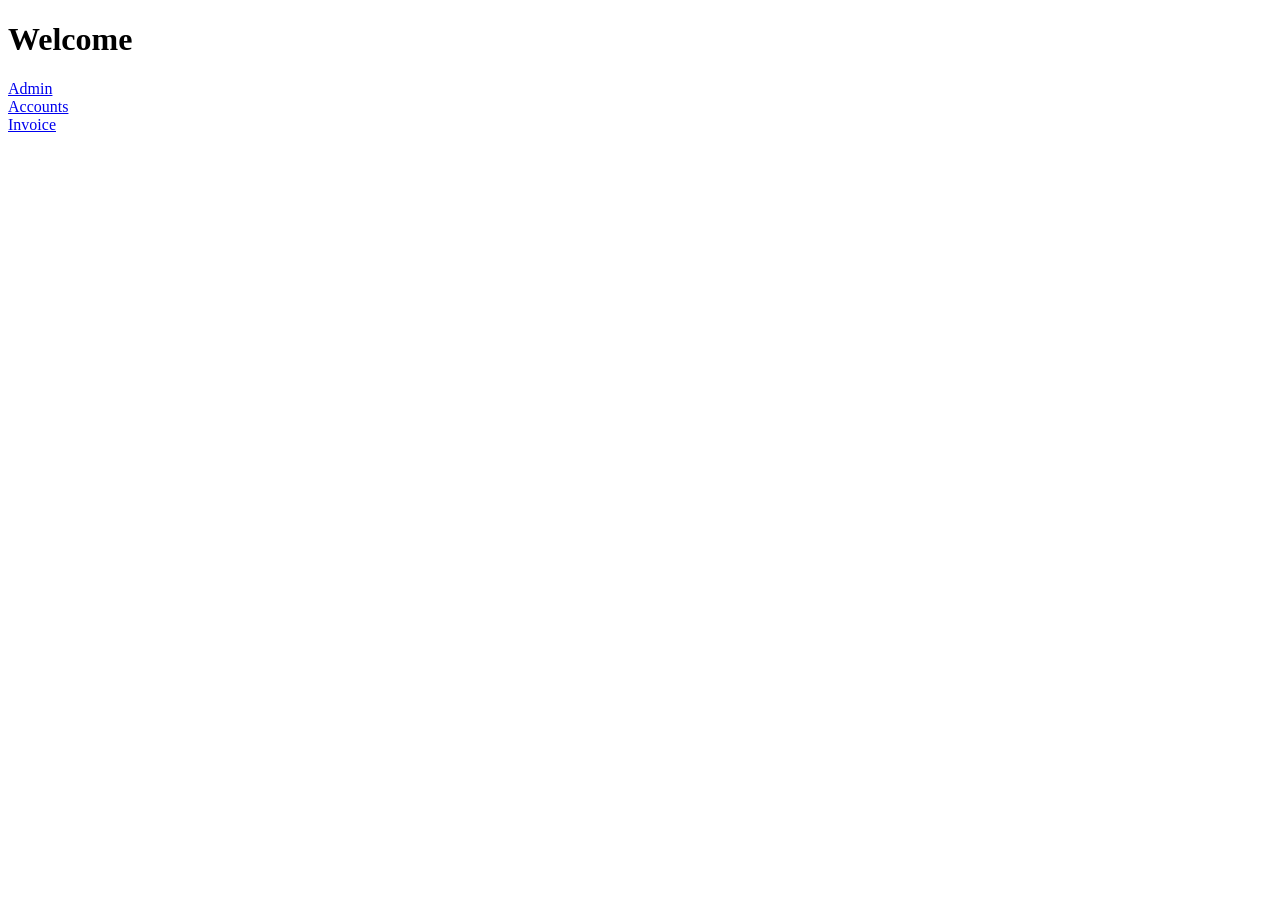
==== index.html @ 2c37044a "Create index.html" ====
<!DOCTYPE html>
<html>
<head>
  <title>My Website</title>
</head>
<body>
  <h1>Welcome</h1>
  <a href="admin.html">Admin</a><br>
  <a href="accounts.html">Accounts</a><br>
  <a href="invoice.html">Invoice</a>
</body>
</html>
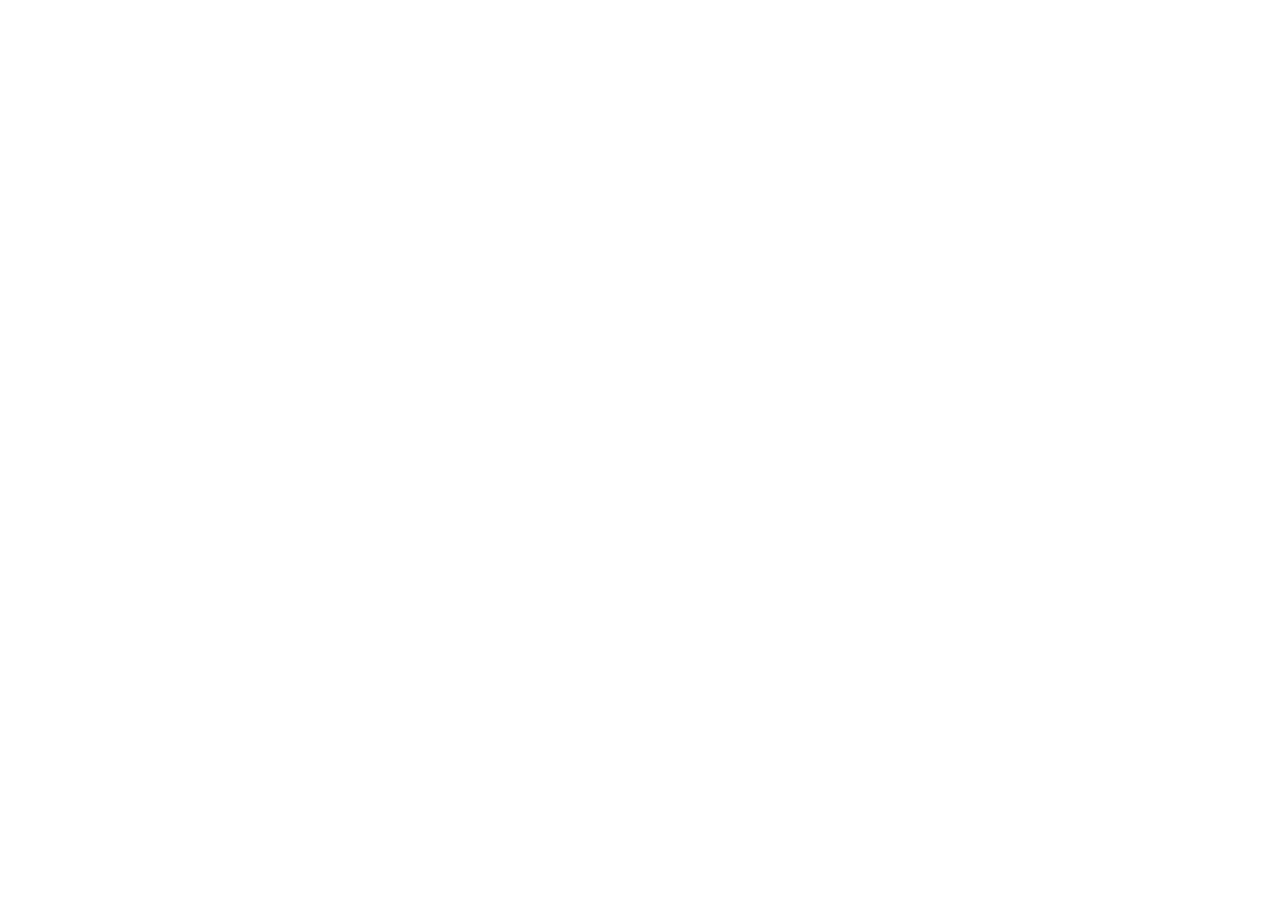
==== commit f94f330f: "Add files via upload" ====
--- a/index.html
+++ b/index.html
@@ -1,12 +1,27 @@
-<!DOCTYPE html>
-<html>
-<head>
-  <title>My Website</title>
-</head>
-<body>
-  <h1>Welcome</h1>
-  <a href="admin.html">Admin</a><br>
-  <a href="accounts.html">Accounts</a><br>
-  <a href="invoice.html">Invoice</a>
-</body>
+<!doctype html>
+<html lang="en">
+  <head>
+    <meta charset="UTF-8" />
+    <meta name="viewport" content="width=device-width, initial-scale=1.0" />
+    <title>Everest Security</title>
+    <script type="text/javascript">
+      // Single Page Apps for GitHub Pages or static hosting
+      // MIT License
+      // https://github.com/rafgraph/spa-github-pages
+      (function(l) {
+        if (l.search[1] === '/' ) {
+          var decoded = l.search.slice(1).split('&').map(function(s) { 
+            return s.replace(/~and~/g, '&')
+          }).join('?');
+          window.history.replaceState(null, null,
+              l.pathname.slice(0, -1) + decoded + l.hash
+          );
+        }
+      }(window.location))
+    </script>
+  </head>
+  <body>
+    <div id="root"></div>
+    <script type="module" src="/src/main.tsx"></script>
+  </body>
 </html>
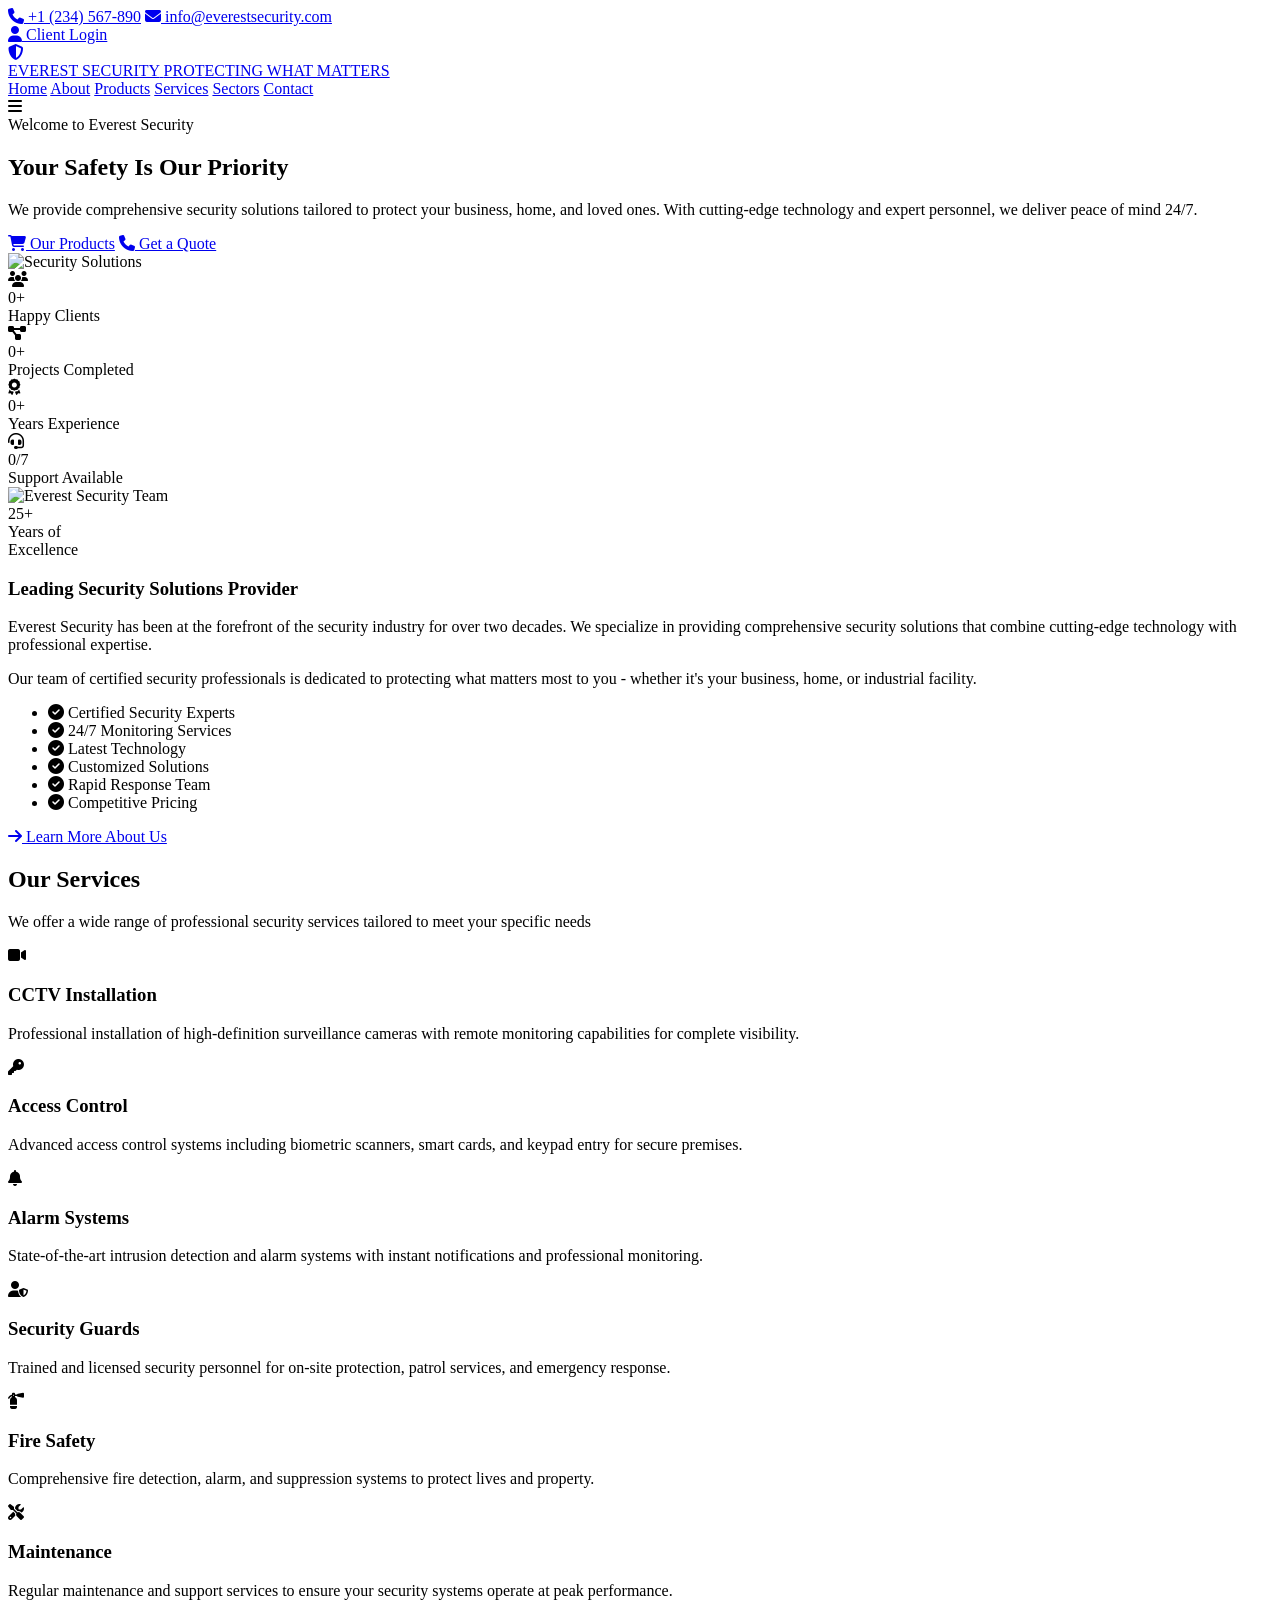
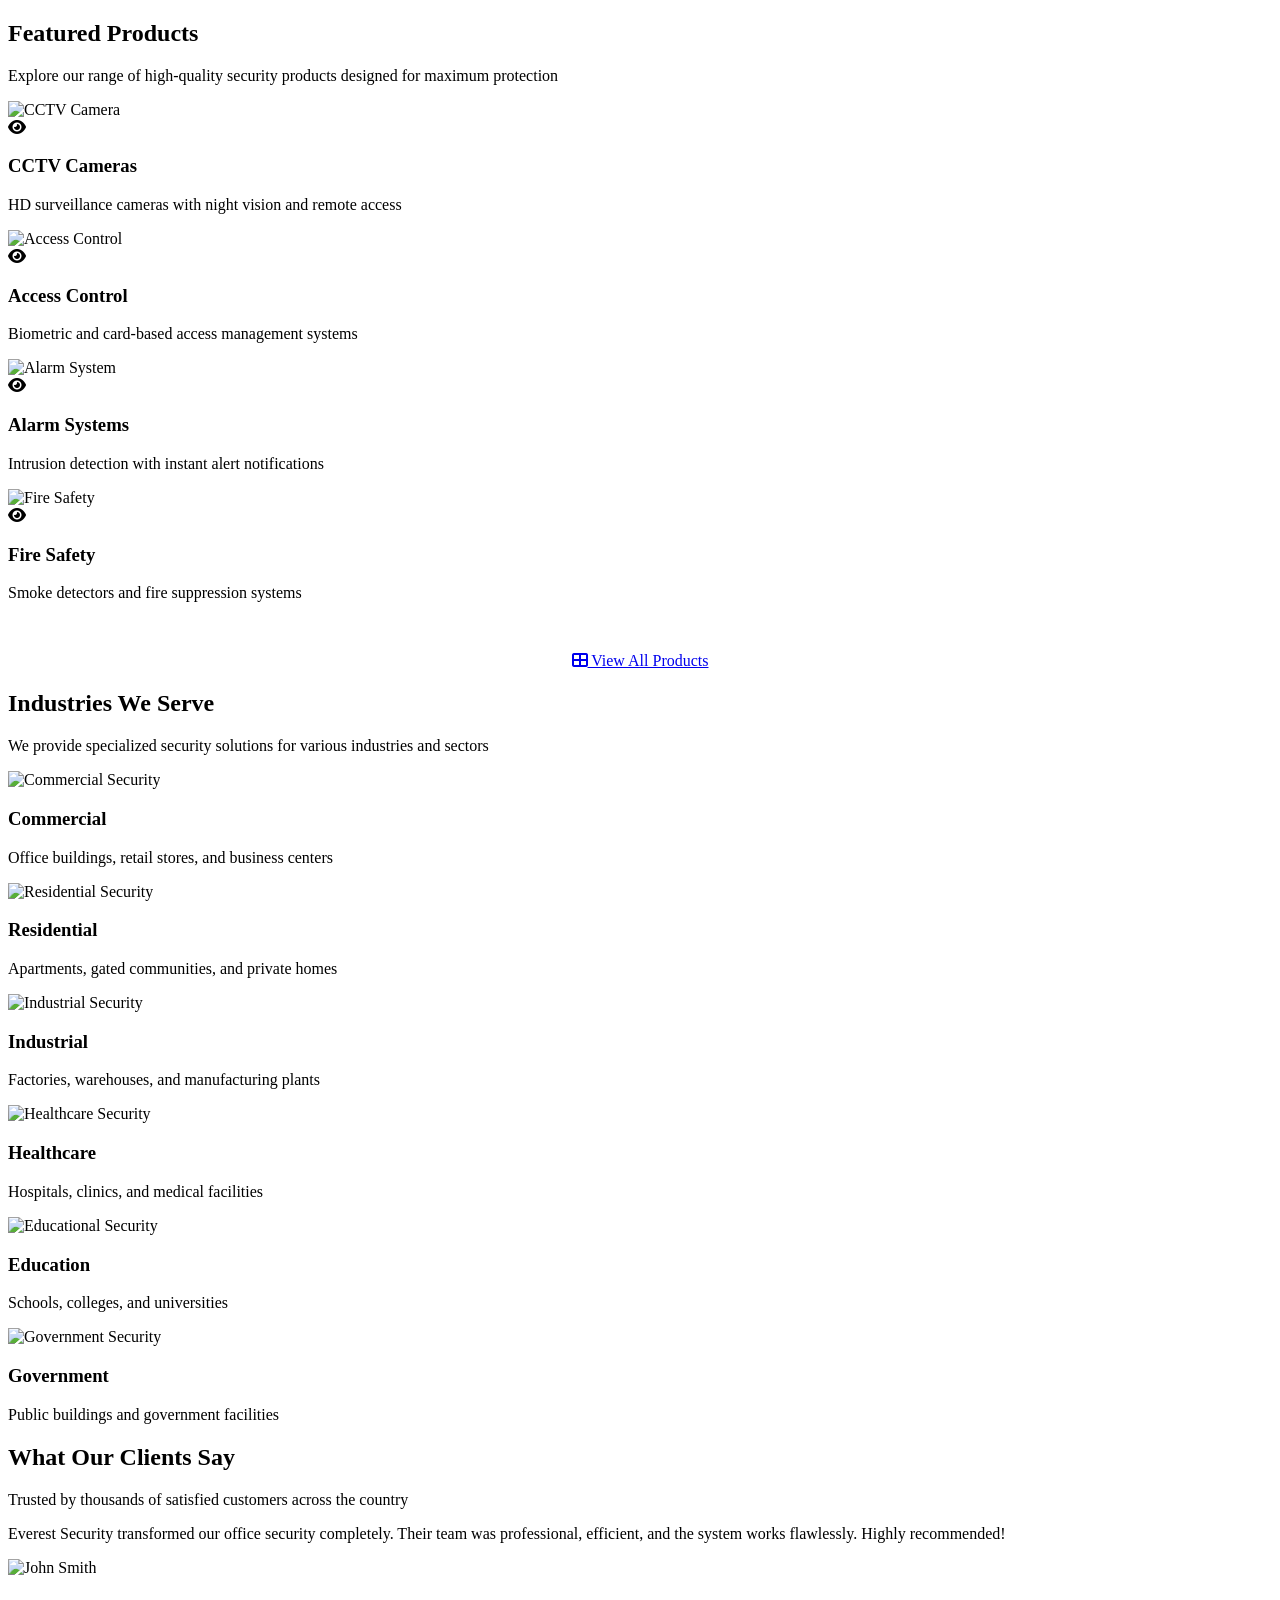
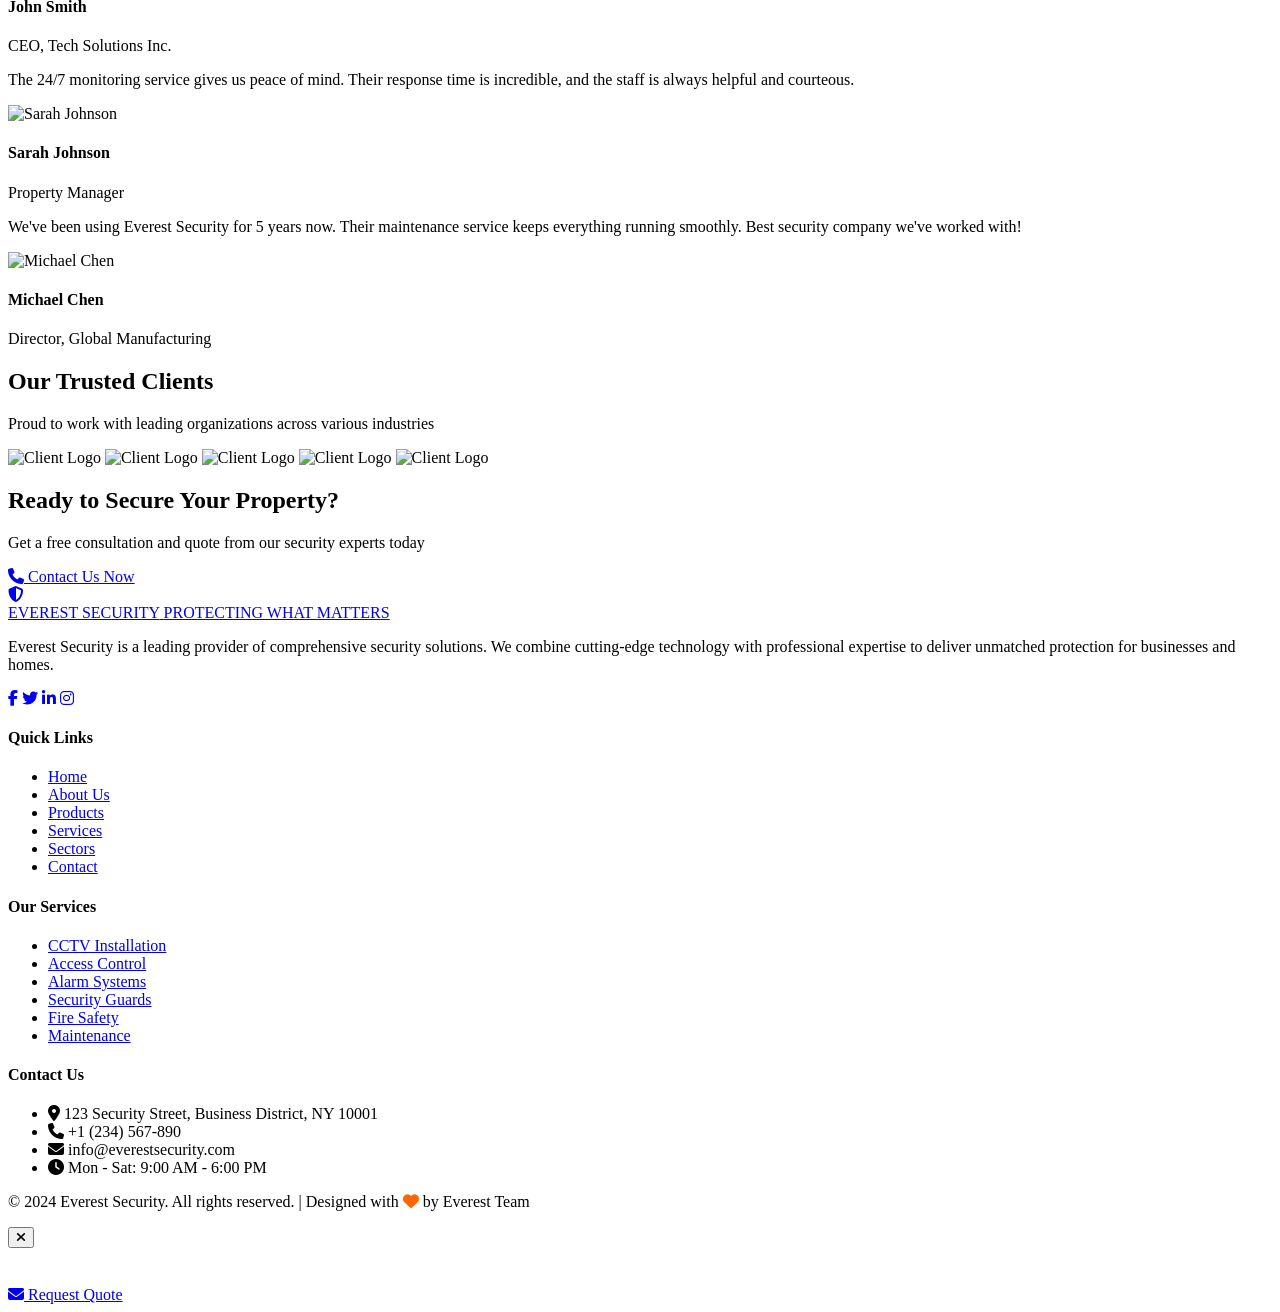
==== commit 820d178a: "Update index.html" ====
--- a/index.html
+++ b/index.html
@@ -1,27 +1,494 @@
-<!doctype html>
+<!DOCTYPE html>
 <html lang="en">
-  <head>
-    <meta charset="UTF-8" />
-    <meta name="viewport" content="width=device-width, initial-scale=1.0" />
-    <title>Everest Security</title>
-    <script type="text/javascript">
-      // Single Page Apps for GitHub Pages or static hosting
-      // MIT License
-      // https://github.com/rafgraph/spa-github-pages
-      (function(l) {
-        if (l.search[1] === '/' ) {
-          var decoded = l.search.slice(1).split('&').map(function(s) { 
-            return s.replace(/~and~/g, '&')
-          }).join('?');
-          window.history.replaceState(null, null,
-              l.pathname.slice(0, -1) + decoded + l.hash
-          );
-        }
-      }(window.location))
-    </script>
-  </head>
-  <body>
-    <div id="root"></div>
-    <script type="module" src="/src/main.tsx"></script>
-  </body>
+<head>
+  <meta charset="UTF-8">
+  <meta name="viewport" content="width=device-width, initial-scale=1.0">
+  <title>Everest Security - Professional Security Solutions</title>
+  <meta name="description" content="Everest Security provides professional security solutions including CCTV, access control, alarm systems, and security services for businesses and homes.">
+  
+  <!-- Font Awesome -->
+  <link rel="stylesheet" href="https://cdnjs.cloudflare.com/ajax/libs/font-awesome/6.4.0/css/all.min.css">
+  
+  <!-- Google Fonts -->
+  <link href="https://fonts.googleapis.com/css2?family=Segoe+UI:wght@400;500;600;700&display=swap" rel="stylesheet">
+  
+  <!-- Custom CSS -->
+  <link rel="stylesheet" href="css/style.css">
+<base target="_blank">
+</head>
+<body>
+  <!-- Top Bar -->
+  <div class="top-bar">
+    <div class="container">
+      <div class="top-bar-left">
+        <a href="tel:+1234567890"><i class="fas fa-phone"></i> +1 (234) 567-890</a>
+        <a href="mailto:info@everestsecurity.com"><i class="fas fa-envelope"></i> info@everestsecurity.com</a>
+      </div>
+      <div class="top-bar-right">
+        <a href="client-login.html" class="btn-client-login"><i class="fas fa-user"></i> Client Login</a>
+      </div>
+    </div>
+  </div>
+
+  <!-- Header -->
+  <header class="header">
+    <div class="container">
+      <a href="index.html" class="logo">
+        <div class="logo-icon">
+          <i class="fas fa-shield-alt"></i>
+        </div>
+        <div class="logo-text">
+          <span class="brand">EVEREST SECURITY</span>
+          <span class="tagline">PROTECTING WHAT MATTERS</span>
+        </div>
+      </a>
+      
+      <nav class="nav-menu">
+        <a href="index.html" class="active">Home</a>
+        <a href="about.html">About</a>
+        <a href="products.html">Products</a>
+        <a href="services.html">Services</a>
+        <a href="sectors.html">Sectors</a>
+        <a href="contact.html">Contact</a>
+      </nav>
+      
+      <div class="mobile-menu-toggle">
+        <i class="fas fa-bars"></i>
+      </div>
+    </div>
+  </header>
+
+  <!-- Hero Section -->
+  <section class="hero">
+    <div class="container">
+      <div class="hero-content scroll-reveal-left">
+        <span class="hero-subtitle">Welcome to Everest Security</span>
+        <h1 class="hero-title">Your Safety Is Our <span>Priority</span></h1>
+        <p class="hero-description">We provide comprehensive security solutions tailored to protect your business, home, and loved ones. With cutting-edge technology and expert personnel, we deliver peace of mind 24/7.</p>
+        <div class="hero-buttons">
+          <a href="products.html" class="btn btn-primary"><i class="fas fa-shopping-cart"></i> Our Products</a>
+          <a href="contact.html" class="btn btn-secondary"><i class="fas fa-phone"></i> Get a Quote</a>
+        </div>
+      </div>
+      <div class="hero-image scroll-reveal-right">
+        <img src="images/hero-security.png" alt="Security Solutions">
+      </div>
+    </div>
+  </section>
+
+  <!-- Stats Section -->
+  <section class="stats-section">
+    <div class="container">
+      <div class="stats-grid">
+        <div class="stat-item scroll-reveal">
+          <div class="stat-icon">
+            <i class="fas fa-users"></i>
+          </div>
+          <div class="stat-number"><span class="counter" data-target="5000">0</span>+</div>
+          <div class="stat-label">Happy Clients</div>
+        </div>
+        <div class="stat-item scroll-reveal">
+          <div class="stat-icon">
+            <i class="fas fa-project-diagram"></i>
+          </div>
+          <div class="stat-number"><span class="counter" data-target="12000">0</span>+</div>
+          <div class="stat-label">Projects Completed</div>
+        </div>
+        <div class="stat-item scroll-reveal">
+          <div class="stat-icon">
+            <i class="fas fa-award"></i>
+          </div>
+          <div class="stat-number"><span class="counter" data-target="25">0</span>+</div>
+          <div class="stat-label">Years Experience</div>
+        </div>
+        <div class="stat-item scroll-reveal">
+          <div class="stat-icon">
+            <i class="fas fa-headset"></i>
+          </div>
+          <div class="stat-number"><span class="counter" data-target="24">0</span>/7</div>
+          <div class="stat-label">Support Available</div>
+        </div>
+      </div>
+    </div>
+  </section>
+
+  <!-- About Section -->
+  <section class="about-section">
+    <div class="container">
+      <div class="about-grid">
+        <div class="about-image scroll-reveal-left">
+          <img src="images/about-team.jpg" alt="Everest Security Team">
+          <div class="experience-badge">
+            <div class="years">25+</div>
+            <div class="text">Years of<br>Excellence</div>
+          </div>
+        </div>
+        <div class="about-content scroll-reveal-right">
+          <h3>Leading Security Solutions Provider</h3>
+          <p>Everest Security has been at the forefront of the security industry for over two decades. We specialize in providing comprehensive security solutions that combine cutting-edge technology with professional expertise.</p>
+          <p>Our team of certified security professionals is dedicated to protecting what matters most to you - whether it's your business, home, or industrial facility.</p>
+          <ul class="about-features">
+            <li><i class="fas fa-check-circle"></i> Certified Security Experts</li>
+            <li><i class="fas fa-check-circle"></i> 24/7 Monitoring Services</li>
+            <li><i class="fas fa-check-circle"></i> Latest Technology</li>
+            <li><i class="fas fa-check-circle"></i> Customized Solutions</li>
+            <li><i class="fas fa-check-circle"></i> Rapid Response Team</li>
+            <li><i class="fas fa-check-circle"></i> Competitive Pricing</li>
+          </ul>
+          <a href="about.html" class="btn btn-primary"><i class="fas fa-arrow-right"></i> Learn More About Us</a>
+        </div>
+      </div>
+    </div>
+  </section>
+
+  <!-- Services Section -->
+  <section class="services-section">
+    <div class="container">
+      <div class="section-title scroll-reveal">
+        <h2>Our Services</h2>
+        <p>We offer a wide range of professional security services tailored to meet your specific needs</p>
+        <div class="underline"></div>
+      </div>
+      
+      <div class="services-grid">
+        <div class="service-card scroll-reveal">
+          <div class="service-icon">
+            <i class="fas fa-video"></i>
+          </div>
+          <h3>CCTV Installation</h3>
+          <p>Professional installation of high-definition surveillance cameras with remote monitoring capabilities for complete visibility.</p>
+        </div>
+        
+        <div class="service-card scroll-reveal">
+          <div class="service-icon">
+            <i class="fas fa-key"></i>
+          </div>
+          <h3>Access Control</h3>
+          <p>Advanced access control systems including biometric scanners, smart cards, and keypad entry for secure premises.</p>
+        </div>
+        
+        <div class="service-card scroll-reveal">
+          <div class="service-icon">
+            <i class="fas fa-bell"></i>
+          </div>
+          <h3>Alarm Systems</h3>
+          <p>State-of-the-art intrusion detection and alarm systems with instant notifications and professional monitoring.</p>
+        </div>
+        
+        <div class="service-card scroll-reveal">
+          <div class="service-icon">
+            <i class="fas fa-user-shield"></i>
+          </div>
+          <h3>Security Guards</h3>
+          <p>Trained and licensed security personnel for on-site protection, patrol services, and emergency response.</p>
+        </div>
+        
+        <div class="service-card scroll-reveal">
+          <div class="service-icon">
+            <i class="fas fa-fire-extinguisher"></i>
+          </div>
+          <h3>Fire Safety</h3>
+          <p>Comprehensive fire detection, alarm, and suppression systems to protect lives and property.</p>
+        </div>
+        
+        <div class="service-card scroll-reveal">
+          <div class="service-icon">
+            <i class="fas fa-tools"></i>
+          </div>
+          <h3>Maintenance</h3>
+          <p>Regular maintenance and support services to ensure your security systems operate at peak performance.</p>
+        </div>
+      </div>
+    </div>
+  </section>
+
+  <!-- Products Section -->
+  <section class="products-section">
+    <div class="container">
+      <div class="section-title scroll-reveal">
+        <h2>Featured Products</h2>
+        <p>Explore our range of high-quality security products designed for maximum protection</p>
+        <div class="underline"></div>
+      </div>
+      
+      <div class="products-grid">
+        <div class="product-card scroll-reveal" data-product="cctv">
+          <div class="product-image">
+            <img src="images/products/cctv-camera.png" alt="CCTV Camera">
+            <div class="product-overlay">
+              <i class="fas fa-eye"></i>
+            </div>
+          </div>
+          <div class="product-info">
+            <h3>CCTV Cameras</h3>
+            <p>HD surveillance cameras with night vision and remote access</p>
+          </div>
+        </div>
+        
+        <div class="product-card scroll-reveal" data-product="access-control">
+          <div class="product-image">
+            <img src="images/products/access-reader.png" alt="Access Control">
+            <div class="product-overlay">
+              <i class="fas fa-eye"></i>
+            </div>
+          </div>
+          <div class="product-info">
+            <h3>Access Control</h3>
+            <p>Biometric and card-based access management systems</p>
+          </div>
+        </div>
+        
+        <div class="product-card scroll-reveal" data-product="alarm">
+          <div class="product-image">
+            <img src="images/products/alarm-system.png" alt="Alarm System">
+            <div class="product-overlay">
+              <i class="fas fa-eye"></i>
+            </div>
+          </div>
+          <div class="product-info">
+            <h3>Alarm Systems</h3>
+            <p>Intrusion detection with instant alert notifications</p>
+          </div>
+        </div>
+        
+        <div class="product-card scroll-reveal" data-product="fire-safety">
+          <div class="product-image">
+            <img src="images/products/fire-detector.png" alt="Fire Safety">
+            <div class="product-overlay">
+              <i class="fas fa-eye"></i>
+            </div>
+          </div>
+          <div class="product-info">
+            <h3>Fire Safety</h3>
+            <p>Smoke detectors and fire suppression systems</p>
+          </div>
+        </div>
+      </div>
+      
+      <div style="text-align: center; margin-top: 50px;">
+        <a href="products.html" class="btn btn-primary"><i class="fas fa-th-large"></i> View All Products</a>
+      </div>
+    </div>
+  </section>
+
+  <!-- Sectors Section -->
+  <section class="sectors-section">
+    <div class="container">
+      <div class="section-title scroll-reveal">
+        <h2>Industries We Serve</h2>
+        <p>We provide specialized security solutions for various industries and sectors</p>
+        <div class="underline"></div>
+      </div>
+      
+      <div class="sectors-grid">
+        <div class="sector-card scroll-reveal">
+          <img src="images/sectors/commercial.jpg" alt="Commercial Security">
+          <div class="sector-overlay">
+            <h3>Commercial</h3>
+            <p>Office buildings, retail stores, and business centers</p>
+          </div>
+        </div>
+        
+        <div class="sector-card scroll-reveal">
+          <img src="images/sectors/residential.jpg" alt="Residential Security">
+          <div class="sector-overlay">
+            <h3>Residential</h3>
+            <p>Apartments, gated communities, and private homes</p>
+          </div>
+        </div>
+        
+        <div class="sector-card scroll-reveal">
+          <img src="images/sectors/industrial.jpg" alt="Industrial Security">
+          <div class="sector-overlay">
+            <h3>Industrial</h3>
+            <p>Factories, warehouses, and manufacturing plants</p>
+          </div>
+        </div>
+        
+        <div class="sector-card scroll-reveal">
+          <img src="images/sectors/healthcare.jpg" alt="Healthcare Security">
+          <div class="sector-overlay">
+            <h3>Healthcare</h3>
+            <p>Hospitals, clinics, and medical facilities</p>
+          </div>
+        </div>
+        
+        <div class="sector-card scroll-reveal">
+          <img src="images/sectors/education.jpg" alt="Educational Security">
+          <div class="sector-overlay">
+            <h3>Education</h3>
+            <p>Schools, colleges, and universities</p>
+          </div>
+        </div>
+        
+        <div class="sector-card scroll-reveal">
+          <img src="images/sectors/government.jpg" alt="Government Security">
+          <div class="sector-overlay">
+            <h3>Government</h3>
+            <p>Public buildings and government facilities</p>
+          </div>
+        </div>
+      </div>
+    </div>
+  </section>
+
+  <!-- Testimonials Section -->
+  <section class="testimonials-section">
+    <div class="container">
+      <div class="section-title scroll-reveal">
+        <h2>What Our Clients Say</h2>
+        <p>Trusted by thousands of satisfied customers across the country</p>
+        <div class="underline"></div>
+      </div>
+      
+      <div class="testimonials-grid">
+        <div class="testimonial-card scroll-reveal">
+          <p class="testimonial-text">Everest Security transformed our office security completely. Their team was professional, efficient, and the system works flawlessly. Highly recommended!</p>
+          <div class="testimonial-author">
+            <img src="images/testimonials/client1.jpg" alt="John Smith">
+            <div class="author-info">
+              <h4>John Smith</h4>
+              <p>CEO, Tech Solutions Inc.</p>
+            </div>
+          </div>
+        </div>
+        
+        <div class="testimonial-card scroll-reveal">
+          <p class="testimonial-text">The 24/7 monitoring service gives us peace of mind. Their response time is incredible, and the staff is always helpful and courteous.</p>
+          <div class="testimonial-author">
+            <img src="images/testimonials/client2.jpg" alt="Sarah Johnson">
+            <div class="author-info">
+              <h4>Sarah Johnson</h4>
+              <p>Property Manager</p>
+            </div>
+          </div>
+        </div>
+        
+        <div class="testimonial-card scroll-reveal">
+          <p class="testimonial-text">We've been using Everest Security for 5 years now. Their maintenance service keeps everything running smoothly. Best security company we've worked with!</p>
+          <div class="testimonial-author">
+            <img src="images/testimonials/client3.jpg" alt="Michael Chen">
+            <div class="author-info">
+              <h4>Michael Chen</h4>
+              <p>Director, Global Manufacturing</p>
+            </div>
+          </div>
+        </div>
+      </div>
+    </div>
+  </section>
+
+  <!-- Clients Section -->
+  <section class="clients-section">
+    <div class="container">
+      <div class="section-title scroll-reveal">
+        <h2>Our Trusted Clients</h2>
+        <p>Proud to work with leading organizations across various industries</p>
+        <div class="underline"></div>
+      </div>
+      
+      <div class="clients-grid scroll-reveal">
+        <img src="images/clients/client1.png" alt="Client Logo" class="client-logo">
+        <img src="images/clients/client2.png" alt="Client Logo" class="client-logo">
+        <img src="images/clients/client3.png" alt="Client Logo" class="client-logo">
+        <img src="images/clients/client4.png" alt="Client Logo" class="client-logo">
+        <img src="images/clients/client5.png" alt="Client Logo" class="client-logo">
+      </div>
+    </div>
+  </section>
+
+  <!-- CTA Section -->
+  <section class="cta-section">
+    <div class="container">
+      <h2 class="scroll-reveal">Ready to Secure Your Property?</h2>
+      <p class="scroll-reveal">Get a free consultation and quote from our security experts today</p>
+      <a href="contact.html" class="btn btn-primary scroll-reveal"><i class="fas fa-phone"></i> Contact Us Now</a>
+    </div>
+  </section>
+
+  <!-- Footer -->
+  <footer class="footer">
+    <div class="container">
+      <div class="footer-grid">
+        <div class="footer-about">
+          <a href="index.html" class="logo">
+            <div class="logo-icon">
+              <i class="fas fa-shield-alt"></i>
+            </div>
+            <div class="logo-text">
+              <span class="brand">EVEREST SECURITY</span>
+              <span class="tagline">PROTECTING WHAT MATTERS</span>
+            </div>
+          </a>
+          <p>Everest Security is a leading provider of comprehensive security solutions. We combine cutting-edge technology with professional expertise to deliver unmatched protection for businesses and homes.</p>
+          <div class="social-links">
+            <a href="#"><i class="fab fa-facebook-f"></i></a>
+            <a href="#"><i class="fab fa-twitter"></i></a>
+            <a href="#"><i class="fab fa-linkedin-in"></i></a>
+            <a href="#"><i class="fab fa-instagram"></i></a>
+          </div>
+        </div>
+        
+        <div class="footer-column">
+          <h4>Quick Links</h4>
+          <ul>
+            <li><a href="index.html">Home</a></li>
+            <li><a href="about.html">About Us</a></li>
+            <li><a href="products.html">Products</a></li>
+            <li><a href="services.html">Services</a></li>
+            <li><a href="sectors.html">Sectors</a></li>
+            <li><a href="contact.html">Contact</a></li>
+          </ul>
+        </div>
+        
+        <div class="footer-column">
+          <h4>Our Services</h4>
+          <ul>
+            <li><a href="services.html">CCTV Installation</a></li>
+            <li><a href="services.html">Access Control</a></li>
+            <li><a href="services.html">Alarm Systems</a></li>
+            <li><a href="services.html">Security Guards</a></li>
+            <li><a href="services.html">Fire Safety</a></li>
+            <li><a href="services.html">Maintenance</a></li>
+          </ul>
+        </div>
+        
+        <div class="footer-column">
+          <h4>Contact Us</h4>
+          <ul class="footer-contact">
+            <li><i class="fas fa-map-marker-alt"></i> 123 Security Street, Business District, NY 10001</li>
+            <li><i class="fas fa-phone"></i> +1 (234) 567-890</li>
+            <li><i class="fas fa-envelope"></i> info@everestsecurity.com</li>
+            <li><i class="fas fa-clock"></i> Mon - Sat: 9:00 AM - 6:00 PM</li>
+          </ul>
+        </div>
+      </div>
+      
+      <div class="footer-bottom">
+        <p>&copy; 2024 Everest Security. All rights reserved. | Designed with <i class="fas fa-heart" style="color: #FF6600;"></i> by Everest Team</p>
+      </div>
+    </div>
+  </footer>
+
+  <!-- Product Modal -->
+  <div class="modal" id="productModal">
+    <div class="modal-content">
+      <button class="modal-close"><i class="fas fa-times"></i></button>
+      <div class="modal-body">
+        <div class="modal-image">
+          <img src="" alt="" id="modalImage">
+        </div>
+        <div class="modal-info">
+          <h2 id="modalTitle"></h2>
+          <p id="modalDescription"></p>
+          <ul class="modal-features" id="modalFeatures"></ul>
+          <a href="contact.html" class="btn btn-primary"><i class="fas fa-envelope"></i> Request Quote</a>
+        </div>
+      </div>
+    </div>
+  </div>
+
+  <!-- JavaScript -->
+  <script src="js/main.js"></script>
+</body>
 </html>
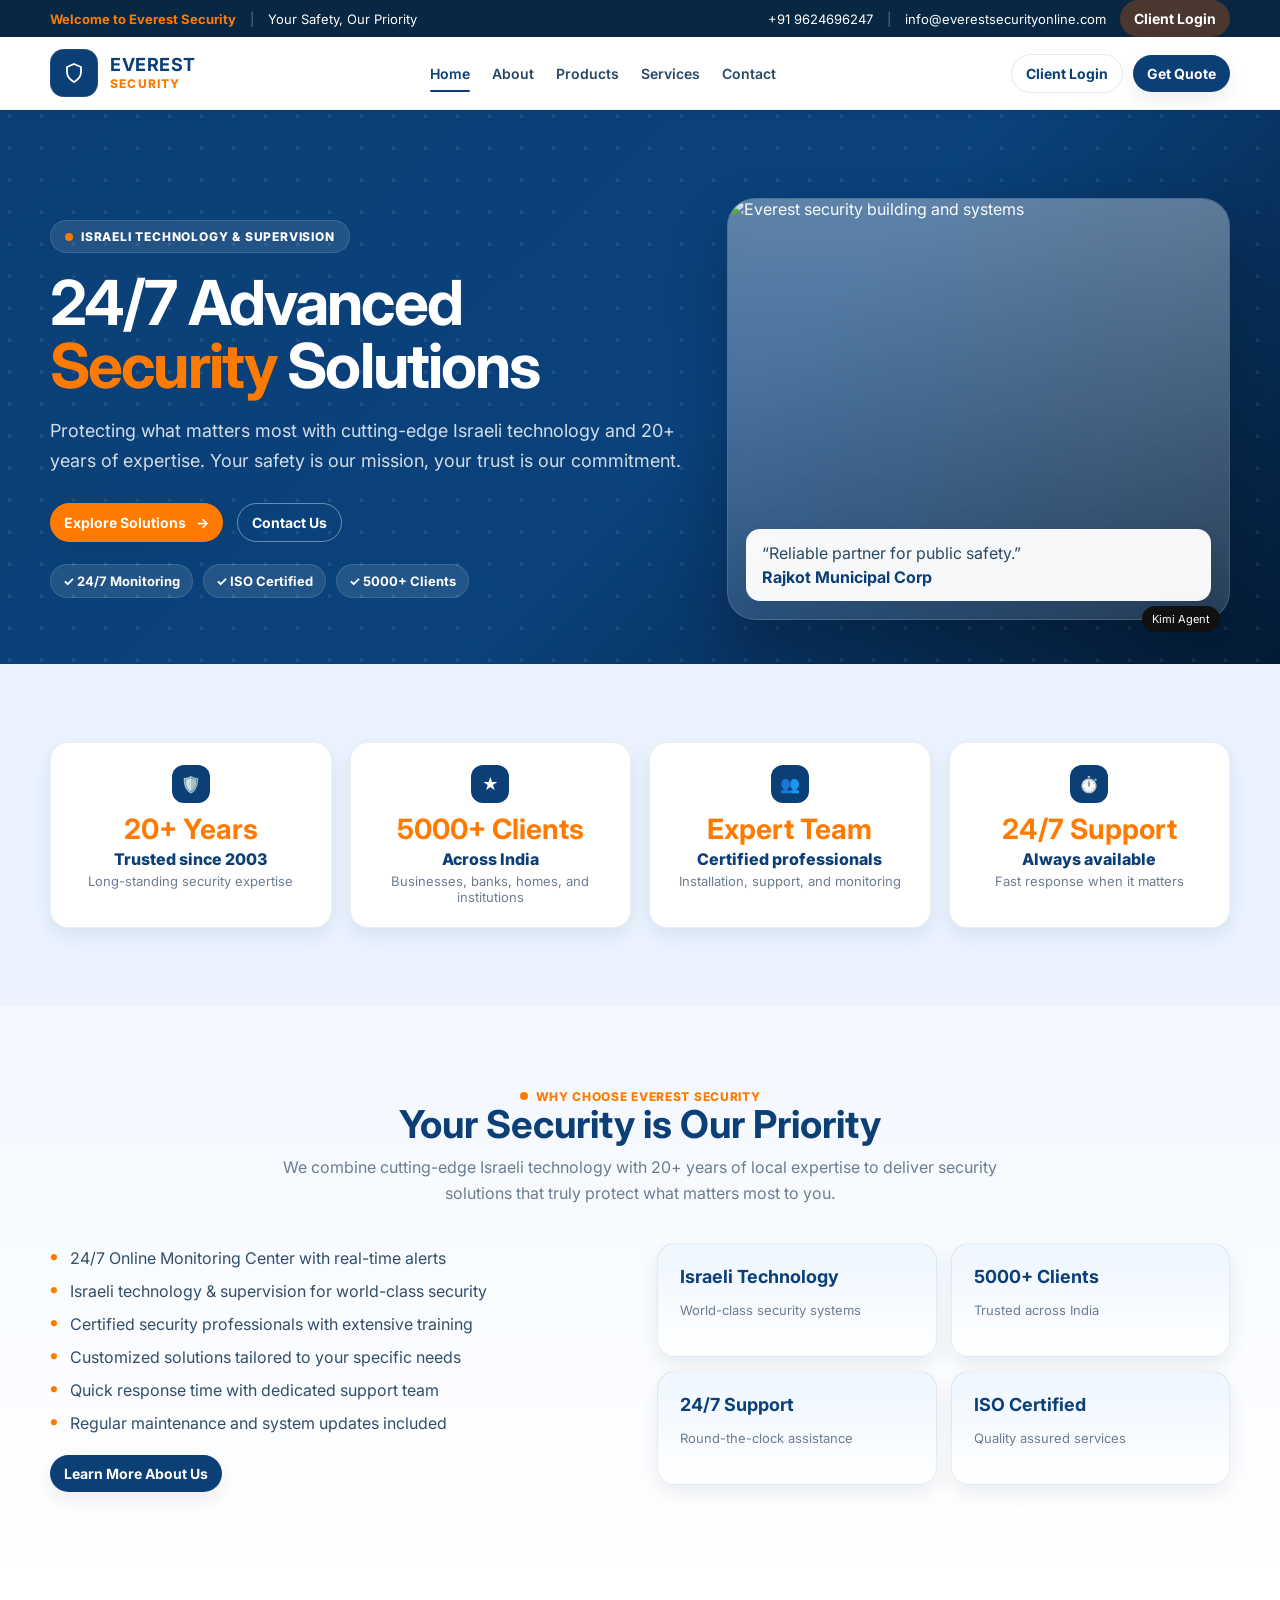
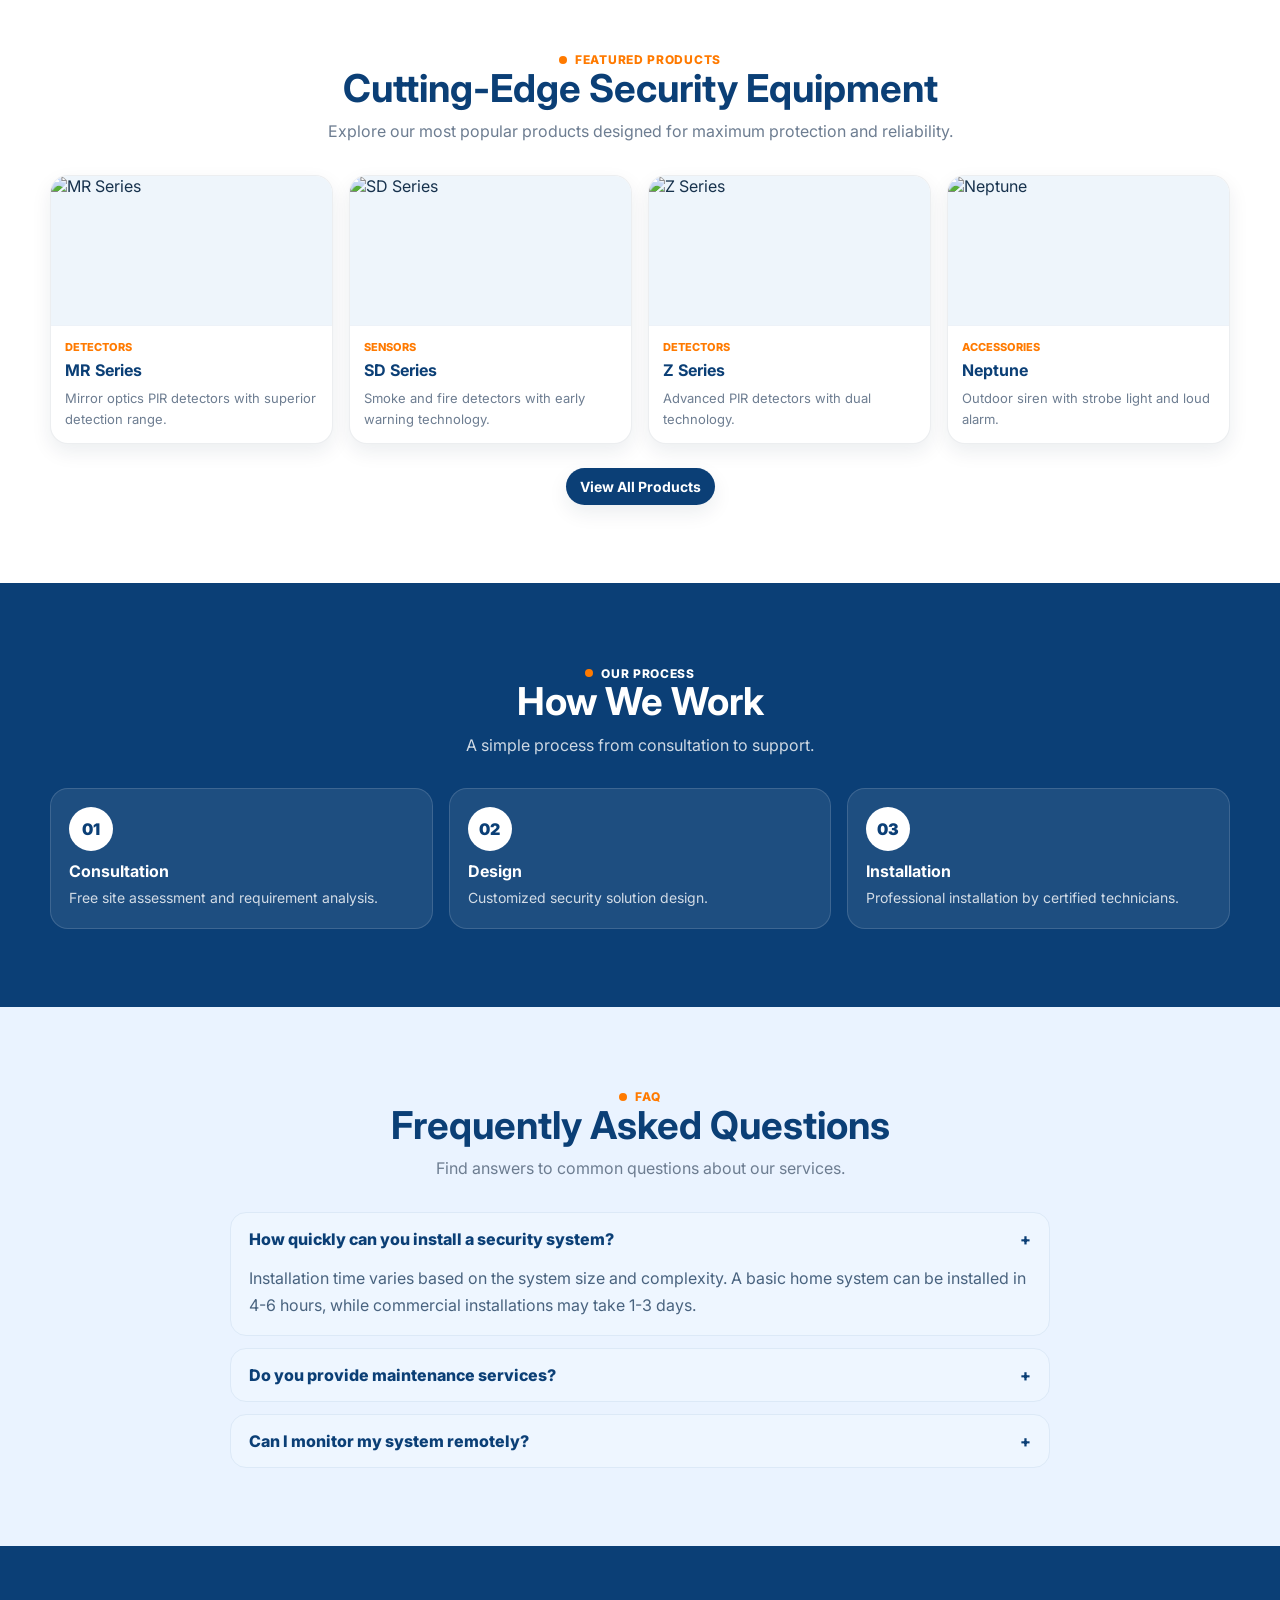
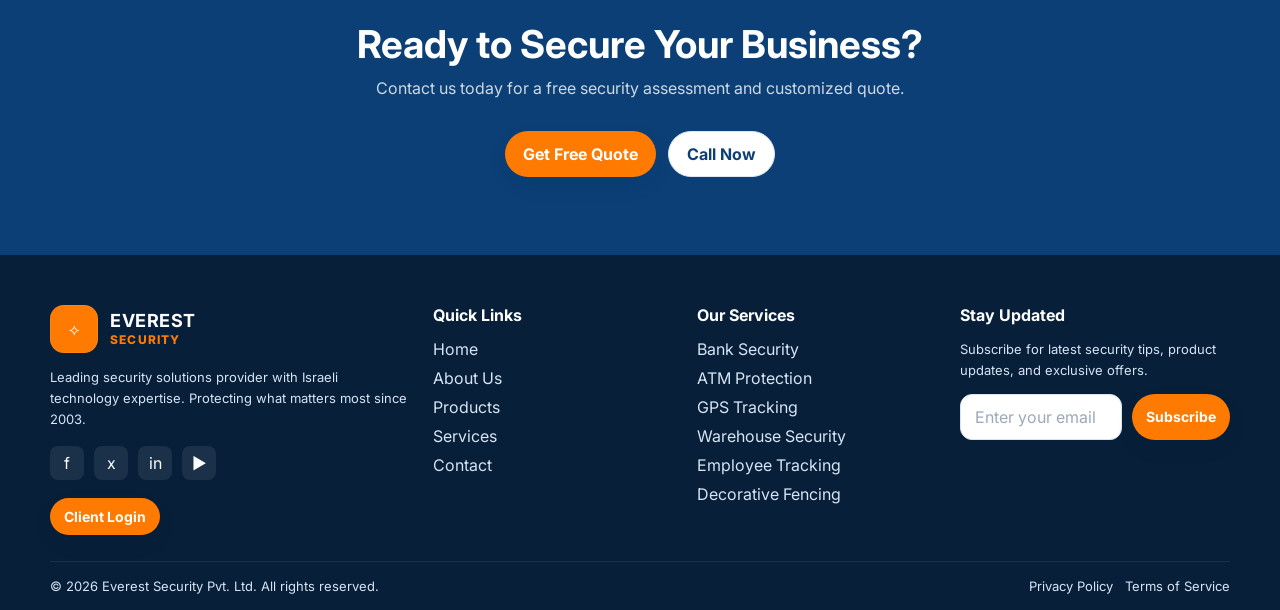
==== commit 64a86b6b: "Create index.html" ====
--- a/index.html
+++ b/index.html
@@ -1,494 +1,322 @@
-<!DOCTYPE html>
+<!doctype html>
 <html lang="en">
 <head>
-  <meta charset="UTF-8">
-  <meta name="viewport" content="width=device-width, initial-scale=1.0">
-  <title>Everest Security - Professional Security Solutions</title>
-  <meta name="description" content="Everest Security provides professional security solutions including CCTV, access control, alarm systems, and security services for businesses and homes.">
-  
-  <!-- Font Awesome -->
-  <link rel="stylesheet" href="https://cdnjs.cloudflare.com/ajax/libs/font-awesome/6.4.0/css/all.min.css">
-  
-  <!-- Google Fonts -->
-  <link href="https://fonts.googleapis.com/css2?family=Segoe+UI:wght@400;500;600;700&display=swap" rel="stylesheet">
-  
-  <!-- Custom CSS -->
-  <link rel="stylesheet" href="css/style.css">
-<base target="_blank">
+  <meta charset="UTF-8" />
+  <meta name="viewport" content="width=device-width, initial-scale=1.0" />
+  <title>Everest Security | Home</title>
+  <link rel="preconnect" href="https://fonts.googleapis.com">
+  <link rel="preconnect" href="https://fonts.gstatic.com" crossorigin>
+  <link href="https://fonts.googleapis.com/css2?family=Inter:wght@400;500;600;700;800;900&display=swap" rel="stylesheet">
+  <link rel="stylesheet" href="script.css" />
+  <script defer src="script.js"></script>
 </head>
-<body>
-  <!-- Top Bar -->
-  <div class="top-bar">
-    <div class="container">
-      <div class="top-bar-left">
-        <a href="tel:+1234567890"><i class="fas fa-phone"></i> +1 (234) 567-890</a>
-        <a href="mailto:info@everestsecurity.com"><i class="fas fa-envelope"></i> info@everestsecurity.com</a>
-      </div>
-      <div class="top-bar-right">
-        <a href="client-login.html" class="btn-client-login"><i class="fas fa-user"></i> Client Login</a>
-      </div>
-    </div>
-  </div>
-
-  <!-- Header -->
-  <header class="header">
-    <div class="container">
-      <a href="index.html" class="logo">
-        <div class="logo-icon">
-          <i class="fas fa-shield-alt"></i>
-        </div>
-        <div class="logo-text">
-          <span class="brand">EVEREST SECURITY</span>
-          <span class="tagline">PROTECTING WHAT MATTERS</span>
+<body data-page="home">
+  <header class="topbar">
+    <div class="container row">
+      <div class="left">
+        <span class="accent">Welcome to Everest Security</span>
+        <span class="sep">|</span>
+        <span>Your Safety, Our Priority</span>
+      </div>
+      <div class="right">
+        <span>+91 9624696247</span>
+        <span class="sep">|</span>
+        <span>info@everestsecurityonline.com</span>
+        <a class="btn btn-sm" style="background:#4a372f;color:#fff" href="client.login.html">Client Login</a>
+      </div>
+    </div>
+  </header>
+
+  <header class="navbar">
+    <div class="container row">
+      <a class="brand" href="index.html">
+        <div class="logo">
+          <svg width="24" height="24" viewBox="0 0 24 24" fill="none" aria-hidden="true"><path d="M12 3l7 3v5c0 5-3.5 8-7 10-3.5-2-7-5-7-10V6l7-3Z" stroke="currentColor" stroke-width="1.8"/></svg>
+        </div>
+        <div class="wordmark">
+          <b>EVEREST</b>
+          <span>SECURITY</span>
         </div>
       </a>
-      
-      <nav class="nav-menu">
-        <a href="index.html" class="active">Home</a>
+
+      <nav class="nav">
+        <a data-nav href="index.html">Home</a>
+        <a data-nav href="about.html">About</a>
+        <a data-nav href="products.html">Products</a>
+        <a data-nav href="services.html">Services</a>
+        <a data-nav href="contact.html">Contact</a>
+      </nav>
+
+      <div class="nav-actions">
+        <a class="btn btn-light btn-sm" href="client.login.html">Client Login</a>
+        <a class="btn btn-primary btn-sm" href="contact.html">Get Quote</a>
+      </div>
+
+      <button class="mobile-toggle" data-menu-toggle aria-label="Open menu">
+        <svg width="22" height="22" viewBox="0 0 24 24" fill="none"><path d="M4 7h16M4 12h16M4 17h16" stroke="currentColor" stroke-width="2" stroke-linecap="round"/></svg>
+      </button>
+    </div>
+
+    <div class="mobile-nav" data-mobile-nav>
+      <div class="container inner">
+        <a href="index.html">Home</a>
         <a href="about.html">About</a>
         <a href="products.html">Products</a>
         <a href="services.html">Services</a>
-        <a href="sectors.html">Sectors</a>
         <a href="contact.html">Contact</a>
-      </nav>
-      
-      <div class="mobile-menu-toggle">
-        <i class="fas fa-bars"></i>
+        <div class="actions">
+          <a class="btn btn-light" href="client.login.html">Client Login</a>
+          <a class="btn btn-primary" href="contact.html">Get Quote</a>
+        </div>
       </div>
     </div>
   </header>
 
-  <!-- Hero Section -->
   <section class="hero">
-    <div class="container">
-      <div class="hero-content scroll-reveal-left">
-        <span class="hero-subtitle">Welcome to Everest Security</span>
-        <h1 class="hero-title">Your Safety Is Our <span>Priority</span></h1>
-        <p class="hero-description">We provide comprehensive security solutions tailored to protect your business, home, and loved ones. With cutting-edge technology and expert personnel, we deliver peace of mind 24/7.</p>
-        <div class="hero-buttons">
-          <a href="products.html" class="btn btn-primary"><i class="fas fa-shopping-cart"></i> Our Products</a>
-          <a href="contact.html" class="btn btn-secondary"><i class="fas fa-phone"></i> Get a Quote</a>
-        </div>
-      </div>
-      <div class="hero-image scroll-reveal-right">
-        <img src="images/hero-security.png" alt="Security Solutions">
-      </div>
-    </div>
-  </section>
-
-  <!-- Stats Section -->
-  <section class="stats-section">
-    <div class="container">
-      <div class="stats-grid">
-        <div class="stat-item scroll-reveal">
-          <div class="stat-icon">
-            <i class="fas fa-users"></i>
-          </div>
-          <div class="stat-number"><span class="counter" data-target="5000">0</span>+</div>
-          <div class="stat-label">Happy Clients</div>
-        </div>
-        <div class="stat-item scroll-reveal">
-          <div class="stat-icon">
-            <i class="fas fa-project-diagram"></i>
-          </div>
-          <div class="stat-number"><span class="counter" data-target="12000">0</span>+</div>
-          <div class="stat-label">Projects Completed</div>
-        </div>
-        <div class="stat-item scroll-reveal">
-          <div class="stat-icon">
-            <i class="fas fa-award"></i>
-          </div>
-          <div class="stat-number"><span class="counter" data-target="25">0</span>+</div>
-          <div class="stat-label">Years Experience</div>
-        </div>
-        <div class="stat-item scroll-reveal">
-          <div class="stat-icon">
-            <i class="fas fa-headset"></i>
-          </div>
-          <div class="stat-number"><span class="counter" data-target="24">0</span>/7</div>
-          <div class="stat-label">Support Available</div>
-        </div>
-      </div>
-    </div>
-  </section>
-
-  <!-- About Section -->
-  <section class="about-section">
-    <div class="container">
-      <div class="about-grid">
-        <div class="about-image scroll-reveal-left">
-          <img src="images/about-team.jpg" alt="Everest Security Team">
-          <div class="experience-badge">
-            <div class="years">25+</div>
-            <div class="text">Years of<br>Excellence</div>
-          </div>
-        </div>
-        <div class="about-content scroll-reveal-right">
-          <h3>Leading Security Solutions Provider</h3>
-          <p>Everest Security has been at the forefront of the security industry for over two decades. We specialize in providing comprehensive security solutions that combine cutting-edge technology with professional expertise.</p>
-          <p>Our team of certified security professionals is dedicated to protecting what matters most to you - whether it's your business, home, or industrial facility.</p>
-          <ul class="about-features">
-            <li><i class="fas fa-check-circle"></i> Certified Security Experts</li>
-            <li><i class="fas fa-check-circle"></i> 24/7 Monitoring Services</li>
-            <li><i class="fas fa-check-circle"></i> Latest Technology</li>
-            <li><i class="fas fa-check-circle"></i> Customized Solutions</li>
-            <li><i class="fas fa-check-circle"></i> Rapid Response Team</li>
-            <li><i class="fas fa-check-circle"></i> Competitive Pricing</li>
+    <div class="container wrap">
+      <div>
+        <span class="eyebrow"><span class="dot"></span>Israeli Technology & Supervision</span>
+        <h1>24/7 Advanced <span style="color:var(--orange)">Security</span> Solutions</h1>
+        <p>Protecting what matters most with cutting-edge Israeli technology and 20+ years of expertise. Your safety is our mission, your trust is our commitment.</p>
+        <div class="cta-row">
+          <a class="btn btn-orange btn-sm" href="products.html">Explore Solutions <span>→</span></a>
+          <a class="btn btn-outline btn-sm" href="contact.html">Contact Us</a>
+        </div>
+        <div class="pill-row">
+          <span class="pill">✓ 24/7 Monitoring</span>
+          <span class="pill">✓ ISO Certified</span>
+          <span class="pill">✓ 5000+ Clients</span>
+        </div>
+      </div>
+
+      <div class="hero-visual">
+        <div class="image-card">
+          <div class="media">
+            <img src="images/products/about-us-everest.png" alt="Everest security building and systems">
+          </div>
+          <div class="quote">
+            “Reliable partner for public safety.”
+            <b>Rajkot Municipal Corp</b>
+          </div>
+        </div>
+        <div class="float-badge">Kimi Agent</div>
+      </div>
+    </div>
+  </section>
+
+  <section class="section light">
+    <div class="container">
+      <div class="grid-4">
+        <div class="card stat">
+          <div class="icon">🛡️</div>
+          <strong>20+ Years</strong>
+          <span>Trusted since 2003</span>
+          <p>Long-standing security expertise</p>
+        </div>
+        <div class="card stat">
+          <div class="icon">★</div>
+          <strong>5000+ Clients</strong>
+          <span>Across India</span>
+          <p>Businesses, banks, homes, and institutions</p>
+        </div>
+        <div class="card stat">
+          <div class="icon">👥</div>
+          <strong>Expert Team</strong>
+          <span>Certified professionals</span>
+          <p>Installation, support, and monitoring</p>
+        </div>
+        <div class="card stat">
+          <div class="icon">⏱️</div>
+          <strong>24/7 Support</strong>
+          <span>Always available</span>
+          <p>Fast response when it matters</p>
+        </div>
+      </div>
+    </div>
+  </section>
+
+  <section class="section soft">
+    <div class="container">
+      <div class="section-title">
+        <span class="badge"><span class="mini-dot"></span>Why Choose Everest Security</span>
+        <h2>Your Security is Our Priority</h2>
+        <p class="sub">We combine cutting-edge Israeli technology with 20+ years of local expertise to deliver security solutions that truly protect what matters most to you.</p>
+      </div>
+      <div class="grid-2 split">
+        <div>
+          <ul class="features">
+            <li>24/7 Online Monitoring Center with real-time alerts</li>
+            <li>Israeli technology & supervision for world-class security</li>
+            <li>Certified security professionals with extensive training</li>
+            <li>Customized solutions tailored to your specific needs</li>
+            <li>Quick response time with dedicated support team</li>
+            <li>Regular maintenance and system updates included</li>
           </ul>
-          <a href="about.html" class="btn btn-primary"><i class="fas fa-arrow-right"></i> Learn More About Us</a>
-        </div>
-      </div>
-    </div>
-  </section>
-
-  <!-- Services Section -->
-  <section class="services-section">
-    <div class="container">
-      <div class="section-title scroll-reveal">
-        <h2>Our Services</h2>
-        <p>We offer a wide range of professional security services tailored to meet your specific needs</p>
-        <div class="underline"></div>
-      </div>
-      
-      <div class="services-grid">
-        <div class="service-card scroll-reveal">
-          <div class="service-icon">
-            <i class="fas fa-video"></i>
-          </div>
-          <h3>CCTV Installation</h3>
-          <p>Professional installation of high-definition surveillance cameras with remote monitoring capabilities for complete visibility.</p>
-        </div>
-        
-        <div class="service-card scroll-reveal">
-          <div class="service-icon">
-            <i class="fas fa-key"></i>
-          </div>
-          <h3>Access Control</h3>
-          <p>Advanced access control systems including biometric scanners, smart cards, and keypad entry for secure premises.</p>
-        </div>
-        
-        <div class="service-card scroll-reveal">
-          <div class="service-icon">
-            <i class="fas fa-bell"></i>
-          </div>
-          <h3>Alarm Systems</h3>
-          <p>State-of-the-art intrusion detection and alarm systems with instant notifications and professional monitoring.</p>
-        </div>
-        
-        <div class="service-card scroll-reveal">
-          <div class="service-icon">
-            <i class="fas fa-user-shield"></i>
-          </div>
-          <h3>Security Guards</h3>
-          <p>Trained and licensed security personnel for on-site protection, patrol services, and emergency response.</p>
-        </div>
-        
-        <div class="service-card scroll-reveal">
-          <div class="service-icon">
-            <i class="fas fa-fire-extinguisher"></i>
-          </div>
-          <h3>Fire Safety</h3>
-          <p>Comprehensive fire detection, alarm, and suppression systems to protect lives and property.</p>
-        </div>
-        
-        <div class="service-card scroll-reveal">
-          <div class="service-icon">
-            <i class="fas fa-tools"></i>
-          </div>
-          <h3>Maintenance</h3>
-          <p>Regular maintenance and support services to ensure your security systems operate at peak performance.</p>
-        </div>
-      </div>
-    </div>
-  </section>
-
-  <!-- Products Section -->
-  <section class="products-section">
-    <div class="container">
-      <div class="section-title scroll-reveal">
-        <h2>Featured Products</h2>
-        <p>Explore our range of high-quality security products designed for maximum protection</p>
-        <div class="underline"></div>
-      </div>
-      
-      <div class="products-grid">
-        <div class="product-card scroll-reveal" data-product="cctv">
-          <div class="product-image">
-            <img src="images/products/cctv-camera.png" alt="CCTV Camera">
-            <div class="product-overlay">
-              <i class="fas fa-eye"></i>
+          <div class="cta-row" style="margin-top:20px">
+            <a class="btn btn-primary btn-sm" href="about.html">Learn More About Us</a>
+          </div>
+        </div>
+        <div class="visual">
+          <div class="grid-2" style="gap:14px">
+            <div class="card pad soft"><h3 class="card-title">Israeli Technology</h3><p class="small muted">World-class security systems</p></div>
+            <div class="card pad soft"><h3 class="card-title">5000+ Clients</h3><p class="small muted">Trusted across India</p></div>
+            <div class="card pad soft"><h3 class="card-title">24/7 Support</h3><p class="small muted">Round-the-clock assistance</p></div>
+            <div class="card pad soft"><h3 class="card-title">ISO Certified</h3><p class="small muted">Quality assured services</p></div>
+          </div>
+        </div>
+      </div>
+    </div>
+  </section>
+
+  <section class="section">
+    <div class="container">
+      <div class="section-title">
+        <span class="badge"><span class="mini-dot"></span>Featured Products</span>
+        <h2>Cutting-Edge Security Equipment</h2>
+        <p class="sub">Explore our most popular products designed for maximum protection and reliability.</p>
+      </div>
+      <div class="product-grid">
+        <article class="card product" data-open-modal data-category="detectors" data-title="MR Series" data-image="images/products/MR-SERIES.jpg" data-text="Mirror optics PIR detectors with compact form factor and superior detection range." data-meta="Mirror PIR">
+          <div class="thumb"><img src="images/products/MR-SERIES.jpg" alt="MR Series"></div>
+          <div class="body">
+            <div class="cat">Detectors</div>
+            <h3>MR Series</h3>
+            <p>Mirror optics PIR detectors with superior detection range.</p>
+          </div>
+        </article>
+        <article class="card product" data-open-modal data-category="sensors" data-title="SD Series" data-image="images/products/SD-SERIES.jpg" data-text="Smoke and fire detectors with early warning technology." data-meta="Smoke Detection">
+          <div class="thumb"><img src="images/products/SD-SERIES.jpg" alt="SD Series"></div>
+          <div class="body">
+            <div class="cat">Sensors</div>
+            <h3>SD Series</h3>
+            <p>Smoke and fire detectors with early warning technology.</p>
+          </div>
+        </article>
+        <article class="card product" data-open-modal data-category="detectors" data-title="Z Series" data-image="images/products/Z-SERIES.jpg" data-text="Advanced PIR detectors with dual technology for reliability." data-meta="Dual Tech">
+          <div class="thumb"><img src="images/products/Z-SERIES.jpg" alt="Z Series"></div>
+          <div class="body">
+            <div class="cat">Detectors</div>
+            <h3>Z Series</h3>
+            <p>Advanced PIR detectors with dual technology.</p>
+          </div>
+        </article>
+        <article class="card product" data-open-modal data-category="accessories" data-title="Neptune" data-image="images/products/NEPTUNE.jpg" data-text="Outdoor siren with strobe light and strong audible alarm." data-meta="Outdoor Siren">
+          <div class="thumb"><img src="images/products/NEPTUNE.jpg" alt="Neptune"></div>
+          <div class="body">
+            <div class="cat">Accessories</div>
+            <h3>Neptune</h3>
+            <p>Outdoor siren with strobe light and loud alarm.</p>
+          </div>
+        </article>
+      </div>
+      <div style="text-align:center;margin-top:24px">
+        <a class="btn btn-primary btn-sm" href="products.html">View All Products</a>
+      </div>
+    </div>
+  </section>
+
+  <section class="section dark">
+    <div class="container">
+      <div class="section-title">
+        <span class="badge" style="color:#fff"><span class="mini-dot"></span>Our Process</span>
+        <h2>How We Work</h2>
+        <p class="sub">A simple process from consultation to support.</p>
+      </div>
+      <div class="timeline">
+        <div class="step"><div class="num">01</div><h4>Consultation</h4><p>Free site assessment and requirement analysis.</p></div>
+        <div class="step"><div class="num">02</div><h4>Design</h4><p>Customized security solution design.</p></div>
+        <div class="step"><div class="num">03</div><h4>Installation</h4><p>Professional installation by certified technicians.</p></div>
+      </div>
+    </div>
+  </section>
+
+  <section class="section light">
+    <div class="container">
+      <div class="section-title">
+        <span class="badge"><span class="mini-dot"></span>FAQ</span>
+        <h2>Frequently Asked Questions</h2>
+        <p class="sub">Find answers to common questions about our services.</p>
+      </div>
+      <div class="faqs">
+        <div class="faq open">
+          <button type="button">How quickly can you install a security system?<span>+</span></button>
+          <div class="answer">Installation time varies based on the system size and complexity. A basic home system can be installed in 4-6 hours, while commercial installations may take 1-3 days.</div>
+        </div>
+        <div class="faq">
+          <button type="button">Do you provide maintenance services?<span>+</span></button>
+          <div class="answer">Yes, we offer comprehensive AMC packages that include regular maintenance, 24/7 support, and priority service calls.</div>
+        </div>
+        <div class="faq">
+          <button type="button">Can I monitor my system remotely?<span>+</span></button>
+          <div class="answer">Absolutely. Our modern systems include mobile app integration for remote monitoring and control from anywhere.</div>
+        </div>
+      </div>
+    </div>
+  </section>
+
+  <section class="section dark footer-cta">
+    <div class="container">
+      <h2>Ready to Secure Your Business?</h2>
+      <p class="sub">Contact us today for a free security assessment and customized quote.</p>
+      <div class="actions">
+        <a class="btn btn-orange" href="contact.html">Get Free Quote</a>
+        <a class="btn btn-light" href="tel:+919624696247">Call Now</a>
+      </div>
+    </div>
+  </section>
+
+  <footer class="footer">
+    <div class="container top">
+      <div class="cols">
+        <div>
+          <div class="brand" style="margin-bottom:14px">
+            <div class="logo" style="background:var(--orange)">⟡</div>
+            <div class="wordmark">
+              <b style="color:#fff">EVEREST</b>
+              <span>SECURITY</span>
             </div>
           </div>
-          <div class="product-info">
-            <h3>CCTV Cameras</h3>
-            <p>HD surveillance cameras with night vision and remote access</p>
-          </div>
-        </div>
-        
-        <div class="product-card scroll-reveal" data-product="access-control">
-          <div class="product-image">
-            <img src="images/products/access-reader.png" alt="Access Control">
-            <div class="product-overlay">
-              <i class="fas fa-eye"></i>
-            </div>
-          </div>
-          <div class="product-info">
-            <h3>Access Control</h3>
-            <p>Biometric and card-based access management systems</p>
-          </div>
-        </div>
-        
-        <div class="product-card scroll-reveal" data-product="alarm">
-          <div class="product-image">
-            <img src="images/products/alarm-system.png" alt="Alarm System">
-            <div class="product-overlay">
-              <i class="fas fa-eye"></i>
-            </div>
-          </div>
-          <div class="product-info">
-            <h3>Alarm Systems</h3>
-            <p>Intrusion detection with instant alert notifications</p>
-          </div>
-        </div>
-        
-        <div class="product-card scroll-reveal" data-product="fire-safety">
-          <div class="product-image">
-            <img src="images/products/fire-detector.png" alt="Fire Safety">
-            <div class="product-overlay">
-              <i class="fas fa-eye"></i>
-            </div>
-          </div>
-          <div class="product-info">
-            <h3>Fire Safety</h3>
-            <p>Smoke detectors and fire suppression systems</p>
-          </div>
-        </div>
-      </div>
-      
-      <div style="text-align: center; margin-top: 50px;">
-        <a href="products.html" class="btn btn-primary"><i class="fas fa-th-large"></i> View All Products</a>
-      </div>
-    </div>
-  </section>
-
-  <!-- Sectors Section -->
-  <section class="sectors-section">
-    <div class="container">
-      <div class="section-title scroll-reveal">
-        <h2>Industries We Serve</h2>
-        <p>We provide specialized security solutions for various industries and sectors</p>
-        <div class="underline"></div>
-      </div>
-      
-      <div class="sectors-grid">
-        <div class="sector-card scroll-reveal">
-          <img src="images/sectors/commercial.jpg" alt="Commercial Security">
-          <div class="sector-overlay">
-            <h3>Commercial</h3>
-            <p>Office buildings, retail stores, and business centers</p>
-          </div>
-        </div>
-        
-        <div class="sector-card scroll-reveal">
-          <img src="images/sectors/residential.jpg" alt="Residential Security">
-          <div class="sector-overlay">
-            <h3>Residential</h3>
-            <p>Apartments, gated communities, and private homes</p>
-          </div>
-        </div>
-        
-        <div class="sector-card scroll-reveal">
-          <img src="images/sectors/industrial.jpg" alt="Industrial Security">
-          <div class="sector-overlay">
-            <h3>Industrial</h3>
-            <p>Factories, warehouses, and manufacturing plants</p>
-          </div>
-        </div>
-        
-        <div class="sector-card scroll-reveal">
-          <img src="images/sectors/healthcare.jpg" alt="Healthcare Security">
-          <div class="sector-overlay">
-            <h3>Healthcare</h3>
-            <p>Hospitals, clinics, and medical facilities</p>
-          </div>
-        </div>
-        
-        <div class="sector-card scroll-reveal">
-          <img src="images/sectors/education.jpg" alt="Educational Security">
-          <div class="sector-overlay">
-            <h3>Education</h3>
-            <p>Schools, colleges, and universities</p>
-          </div>
-        </div>
-        
-        <div class="sector-card scroll-reveal">
-          <img src="images/sectors/government.jpg" alt="Government Security">
-          <div class="sector-overlay">
-            <h3>Government</h3>
-            <p>Public buildings and government facilities</p>
-          </div>
-        </div>
-      </div>
-    </div>
-  </section>
-
-  <!-- Testimonials Section -->
-  <section class="testimonials-section">
-    <div class="container">
-      <div class="section-title scroll-reveal">
-        <h2>What Our Clients Say</h2>
-        <p>Trusted by thousands of satisfied customers across the country</p>
-        <div class="underline"></div>
-      </div>
-      
-      <div class="testimonials-grid">
-        <div class="testimonial-card scroll-reveal">
-          <p class="testimonial-text">Everest Security transformed our office security completely. Their team was professional, efficient, and the system works flawlessly. Highly recommended!</p>
-          <div class="testimonial-author">
-            <img src="images/testimonials/client1.jpg" alt="John Smith">
-            <div class="author-info">
-              <h4>John Smith</h4>
-              <p>CEO, Tech Solutions Inc.</p>
-            </div>
-          </div>
-        </div>
-        
-        <div class="testimonial-card scroll-reveal">
-          <p class="testimonial-text">The 24/7 monitoring service gives us peace of mind. Their response time is incredible, and the staff is always helpful and courteous.</p>
-          <div class="testimonial-author">
-            <img src="images/testimonials/client2.jpg" alt="Sarah Johnson">
-            <div class="author-info">
-              <h4>Sarah Johnson</h4>
-              <p>Property Manager</p>
-            </div>
-          </div>
-        </div>
-        
-        <div class="testimonial-card scroll-reveal">
-          <p class="testimonial-text">We've been using Everest Security for 5 years now. Their maintenance service keeps everything running smoothly. Best security company we've worked with!</p>
-          <div class="testimonial-author">
-            <img src="images/testimonials/client3.jpg" alt="Michael Chen">
-            <div class="author-info">
-              <h4>Michael Chen</h4>
-              <p>Director, Global Manufacturing</p>
-            </div>
-          </div>
-        </div>
-      </div>
-    </div>
-  </section>
-
-  <!-- Clients Section -->
-  <section class="clients-section">
-    <div class="container">
-      <div class="section-title scroll-reveal">
-        <h2>Our Trusted Clients</h2>
-        <p>Proud to work with leading organizations across various industries</p>
-        <div class="underline"></div>
-      </div>
-      
-      <div class="clients-grid scroll-reveal">
-        <img src="images/clients/client1.png" alt="Client Logo" class="client-logo">
-        <img src="images/clients/client2.png" alt="Client Logo" class="client-logo">
-        <img src="images/clients/client3.png" alt="Client Logo" class="client-logo">
-        <img src="images/clients/client4.png" alt="Client Logo" class="client-logo">
-        <img src="images/clients/client5.png" alt="Client Logo" class="client-logo">
-      </div>
-    </div>
-  </section>
-
-  <!-- CTA Section -->
-  <section class="cta-section">
-    <div class="container">
-      <h2 class="scroll-reveal">Ready to Secure Your Property?</h2>
-      <p class="scroll-reveal">Get a free consultation and quote from our security experts today</p>
-      <a href="contact.html" class="btn btn-primary scroll-reveal"><i class="fas fa-phone"></i> Contact Us Now</a>
-    </div>
-  </section>
-
-  <!-- Footer -->
-  <footer class="footer">
-    <div class="container">
-      <div class="footer-grid">
-        <div class="footer-about">
-          <a href="index.html" class="logo">
-            <div class="logo-icon">
-              <i class="fas fa-shield-alt"></i>
-            </div>
-            <div class="logo-text">
-              <span class="brand">EVEREST SECURITY</span>
-              <span class="tagline">PROTECTING WHAT MATTERS</span>
-            </div>
-          </a>
-          <p>Everest Security is a leading provider of comprehensive security solutions. We combine cutting-edge technology with professional expertise to deliver unmatched protection for businesses and homes.</p>
-          <div class="social-links">
-            <a href="#"><i class="fab fa-facebook-f"></i></a>
-            <a href="#"><i class="fab fa-twitter"></i></a>
-            <a href="#"><i class="fab fa-linkedin-in"></i></a>
-            <a href="#"><i class="fab fa-instagram"></i></a>
-          </div>
-        </div>
-        
-        <div class="footer-column">
+          <p class="small">Leading security solutions provider with Israeli technology expertise. Protecting what matters most since 2003.</p>
+          <div class="social">
+            <a href="#">f</a><a href="#">x</a><a href="#">in</a><a href="#">▶</a>
+          </div>
+          <a class="btn btn-orange btn-sm" href="client.login.html">Client Login</a>
+        </div>
+        <div>
           <h4>Quick Links</h4>
-          <ul>
+          <ul class="links">
             <li><a href="index.html">Home</a></li>
             <li><a href="about.html">About Us</a></li>
             <li><a href="products.html">Products</a></li>
             <li><a href="services.html">Services</a></li>
-            <li><a href="sectors.html">Sectors</a></li>
             <li><a href="contact.html">Contact</a></li>
           </ul>
         </div>
-        
-        <div class="footer-column">
+        <div>
           <h4>Our Services</h4>
-          <ul>
-            <li><a href="services.html">CCTV Installation</a></li>
-            <li><a href="services.html">Access Control</a></li>
-            <li><a href="services.html">Alarm Systems</a></li>
-            <li><a href="services.html">Security Guards</a></li>
-            <li><a href="services.html">Fire Safety</a></li>
-            <li><a href="services.html">Maintenance</a></li>
+          <ul class="links">
+            <li><a href="services.html">Bank Security</a></li>
+            <li><a href="services.html">ATM Protection</a></li>
+            <li><a href="services.html">GPS Tracking</a></li>
+            <li><a href="services.html">Warehouse Security</a></li>
+            <li><a href="services.html">Employee Tracking</a></li>
+            <li><a href="services.html">Decorative Fencing</a></li>
           </ul>
         </div>
-        
-        <div class="footer-column">
-          <h4>Contact Us</h4>
-          <ul class="footer-contact">
-            <li><i class="fas fa-map-marker-alt"></i> 123 Security Street, Business District, NY 10001</li>
-            <li><i class="fas fa-phone"></i> +1 (234) 567-890</li>
-            <li><i class="fas fa-envelope"></i> info@everestsecurity.com</li>
-            <li><i class="fas fa-clock"></i> Mon - Sat: 9:00 AM - 6:00 PM</li>
-          </ul>
-        </div>
-      </div>
-      
-      <div class="footer-bottom">
-        <p>&copy; 2024 Everest Security. All rights reserved. | Designed with <i class="fas fa-heart" style="color: #FF6600;"></i> by Everest Team</p>
-      </div>
+        <div>
+          <h4>Stay Updated</h4>
+          <p class="small">Subscribe for latest security tips, product updates, and exclusive offers.</p>
+          <div class="email">
+            <input type="email" placeholder="Enter your email">
+            <button class="btn btn-orange btn-sm">Subscribe</button>
+          </div>
+        </div>
+      </div>
+    </div>
+    <div class="bottom container">
+      <span>© 2026 Everest Security Pvt. Ltd. All rights reserved.</span>
+      <span>Privacy Policy &nbsp; Terms of Service</span>
     </div>
   </footer>
-
-  <!-- Product Modal -->
-  <div class="modal" id="productModal">
-    <div class="modal-content">
-      <button class="modal-close"><i class="fas fa-times"></i></button>
-      <div class="modal-body">
-        <div class="modal-image">
-          <img src="" alt="" id="modalImage">
-        </div>
-        <div class="modal-info">
-          <h2 id="modalTitle"></h2>
-          <p id="modalDescription"></p>
-          <ul class="modal-features" id="modalFeatures"></ul>
-          <a href="contact.html" class="btn btn-primary"><i class="fas fa-envelope"></i> Request Quote</a>
-        </div>
-      </div>
-    </div>
-  </div>
-
-  <!-- JavaScript -->
-  <script src="js/main.js"></script>
 </body>
 </html>
--- a/script.css
+++ b/script.css
@@ -0,0 +1,732 @@
+:root{
+  --blue:#0b3f76;
+  --blue-dark:#062d57;
+  --blue-darker:#051f3c;
+  --blue-soft:#eaf3ff;
+  --orange:#ff7a00;
+  --text:#17324d;
+  --muted:#6d7d91;
+  --card:#ffffff;
+  --line:#dfe8f2;
+  --shadow:0 12px 30px rgba(8,35,67,.10);
+  --shadow-soft:0 8px 20px rgba(8,35,67,.08);
+  --radius:18px;
+  --radius-lg:24px;
+  --max:1180px;
+}
+
+*{box-sizing:border-box}
+html{scroll-behavior:smooth}
+body{
+  margin:0;
+  font-family:Inter,system-ui,-apple-system,Segoe UI,Roboto,Arial,sans-serif;
+  color:var(--text);
+  background:#fff;
+}
+img{max-width:100%;display:block}
+a{text-decoration:none;color:inherit}
+button,input,textarea,select{font:inherit}
+::selection{background:rgba(255,122,0,.2)}
+
+.container{
+  width:min(var(--max),calc(100% - 32px));
+  margin-inline:auto;
+}
+
+.topbar{
+  background:#072743;
+  color:#fff;
+  font-size:13px;
+}
+.topbar .row{
+  min-height:34px;
+  display:flex;
+  align-items:center;
+  justify-content:space-between;
+  gap:16px;
+}
+.topbar .left,.topbar .right{display:flex;align-items:center;gap:14px;flex-wrap:wrap}
+.topbar .sep{opacity:.35}
+.topbar .accent{color:var(--orange);font-weight:700}
+
+.navbar{
+  background:#fff;
+  position:sticky;
+  top:0;
+  z-index:30;
+  border-bottom:1px solid #edf2f8;
+  box-shadow:0 2px 12px rgba(0,0,0,.04);
+}
+.navbar .row{
+  min-height:72px;
+  display:flex;
+  align-items:center;
+  justify-content:space-between;
+  gap:18px;
+}
+.brand{display:flex;align-items:center;gap:12px;min-width:0}
+.brand .logo{
+  width:48px;height:48px;border-radius:14px;background:var(--blue);
+  display:grid;place-items:center;color:#fff;flex:0 0 auto;
+  box-shadow:inset 0 0 0 1px rgba(255,255,255,.08);
+}
+.brand .wordmark{display:flex;flex-direction:column;line-height:1}
+.brand .wordmark b{font-size:18px;letter-spacing:.5px;color:var(--blue)}
+.brand .wordmark span{font-size:12px;color:var(--orange);font-weight:800;letter-spacing:1.2px;margin-top:4px}
+
+.nav{
+  display:flex;align-items:center;gap:22px;
+}
+.nav a{
+  color:#294865;
+  font-weight:600;
+  font-size:14px;
+  padding:10px 0;
+  position:relative;
+}
+.nav a.active{color:var(--blue)}
+.nav a.active::after{
+  content:"";
+  position:absolute;left:0;right:0;bottom:0;height:2px;border-radius:999px;background:var(--blue);
+}
+.nav-actions{display:flex;align-items:center;gap:10px}
+.btn{
+  display:inline-flex;align-items:center;justify-content:center;gap:10px;
+  border:none;cursor:pointer;
+  padding:12px 18px;border-radius:999px;font-weight:700;
+  transition:.2s ease;
+}
+.btn:hover{transform:translateY(-1px)}
+.btn-primary{background:var(--blue);color:#fff;box-shadow:var(--shadow-soft)}
+.btn-primary:hover{background:#0a4b8b}
+.btn-orange{background:var(--orange);color:#fff;box-shadow:var(--shadow-soft)}
+.btn-orange:hover{background:#f06e00}
+.btn-light{background:#fff;color:var(--blue);border:1px solid var(--line)}
+.btn-outline{background:transparent;color:#fff;border:1px solid rgba(255,255,255,.4)}
+.btn-sm{padding:10px 14px;font-size:14px}
+.btn-block{width:100%}
+
+.mobile-toggle{
+  display:none;
+  width:44px;height:44px;border-radius:12px;border:1px solid var(--line);
+  background:#fff;align-items:center;justify-content:center;cursor:pointer;
+}
+
+.hero{
+  position:relative;
+  overflow:hidden;
+  background:
+    radial-gradient(circle at 30% 20%, rgba(255,255,255,.08) 0 2px, transparent 2px) 0 0/32px 32px,
+    linear-gradient(135deg, var(--blue) 0%, #0a427c 55%, #041b35 100%);
+  color:#fff;
+}
+.hero .wrap{
+  padding:88px 0 44px;
+  display:grid;
+  grid-template-columns:1.12fr .88fr;
+  gap:36px;
+  align-items:center;
+}
+.eyebrow{
+  display:inline-flex;align-items:center;gap:8px;
+  padding:8px 14px;border-radius:999px;
+  background:rgba(255,255,255,.10);
+  border:1px solid rgba(255,255,255,.12);
+  color:#fff;font-weight:800;font-size:12px;letter-spacing:.8px;
+  text-transform:uppercase;
+}
+.eyebrow .dot{width:8px;height:8px;border-radius:50%;background:var(--orange)}
+.hero h1{
+  margin:18px 0 16px;
+  font-size:clamp(38px,5vw,62px);
+  line-height:1.02;
+  letter-spacing:-.03em;
+}
+.hero p{
+  color:rgba(255,255,255,.82);
+  line-height:1.7;
+  font-size:18px;
+  max-width:640px;
+}
+.hero .cta-row{display:flex;gap:14px;flex-wrap:wrap;margin-top:26px}
+.hero .pill-row{
+  display:flex;gap:10px;flex-wrap:wrap;margin-top:22px
+}
+.pill{
+  display:inline-flex;align-items:center;gap:8px;
+  background:rgba(255,255,255,.10);
+  color:#fff;border:1px solid rgba(255,255,255,.12);
+  padding:8px 12px;border-radius:999px;font-size:13px;font-weight:700;
+}
+.hero-visual{
+  position:relative;
+  min-height:420px;
+}
+.image-card{
+  background:rgba(255,255,255,.12);
+  border:1px solid rgba(255,255,255,.16);
+  border-radius:28px;
+  overflow:hidden;
+  box-shadow:0 28px 60px rgba(0,0,0,.24);
+  backdrop-filter:blur(8px);
+  position:relative;
+}
+.image-card .media{
+  height:420px;
+  background:linear-gradient(180deg, rgba(255,255,255,.26), rgba(255,255,255,.02));
+  display:flex;
+  align-items:center;
+  justify-content:center;
+  overflow:hidden;
+}
+.image-card .media img{
+  width:100%;
+  height:100%;
+  object-fit:cover;
+  opacity:.97;
+}
+.quote{
+  position:absolute;
+  left:18px;right:18px;bottom:18px;
+  background:rgba(255,255,255,.96);
+  color:#294865;
+  border-radius:14px;
+  padding:14px 16px;
+  box-shadow:var(--shadow-soft);
+}
+.quote b{display:block;color:var(--blue);margin-top:4px}
+.float-badge{
+  position:absolute;
+  right:10px;bottom:-12px;
+  background:#111;
+  color:#fff;
+  padding:6px 10px;
+  border-radius:999px;
+  font-size:11px;
+  box-shadow:var(--shadow-soft);
+}
+
+.section{
+  padding:78px 0;
+}
+.section.light{background:var(--blue-soft)}
+.section.soft{
+  background:linear-gradient(180deg,#f3f8ff,#fff);
+}
+.section.dark{
+  background:var(--blue);
+  color:#fff;
+}
+.section h2{
+  font-size:clamp(28px,3vw,42px);
+  line-height:1.08;
+  text-align:center;
+  margin:0 0 10px;
+  color:var(--blue);
+}
+.section.dark h2{color:#fff}
+.section .sub{
+  text-align:center;
+  color:var(--muted);
+  line-height:1.6;
+  margin:0 auto 30px;
+  max-width:760px;
+}
+.section.dark .sub{color:rgba(255,255,255,.8)}
+
+.grid-2{display:grid;grid-template-columns:1fr 1fr;gap:28px}
+.grid-3{display:grid;grid-template-columns:repeat(3,1fr);gap:20px}
+.grid-4{display:grid;grid-template-columns:repeat(4,1fr);gap:18px}
+
+.card{
+  background:var(--card);
+  border:1px solid rgba(18,40,69,.08);
+  border-radius:var(--radius);
+  box-shadow:var(--shadow-soft);
+}
+.card.pad{padding:22px}
+.card.soft{
+  background:linear-gradient(180deg,#eef6ff,#fff);
+}
+.card-title{
+  margin:0 0 10px;
+  color:var(--blue);
+  font-size:18px;
+}
+.muted{color:var(--muted)}
+.small{font-size:13px;line-height:1.6}
+.stat{
+  padding:22px 18px;
+  text-align:center;
+}
+.stat .icon{
+  width:38px;height:38px;border-radius:12px;
+  background:var(--blue);
+  color:#fff;display:grid;place-items:center;
+  margin:0 auto 12px;
+}
+.stat strong{display:block;color:var(--orange);font-size:28px;line-height:1}
+.stat span{display:block;margin-top:6px;font-weight:800;color:var(--blue)}
+.stat p{margin:4px 0 0;color:var(--muted);font-size:13px}
+
+.icon-box{
+  width:48px;height:48px;border-radius:12px;
+  background:var(--blue);
+  color:#fff;display:grid;place-items:center;
+  box-shadow:inset 0 0 0 1px rgba(255,255,255,.08);
+}
+.badge{
+  display:inline-flex;align-items:center;gap:8px;
+  font-size:12px;font-weight:800;color:var(--orange);
+  text-transform:uppercase;letter-spacing:.7px;
+}
+.badge .mini-dot{width:8px;height:8px;border-radius:50%;background:var(--orange)}
+.benefits,.features{
+  list-style:none;padding:0;margin:0;
+}
+.benefits li,.features li{
+  margin:9px 0;
+  padding-left:20px;
+  position:relative;
+  color:#334e69;
+  line-height:1.5;
+}
+.benefits li::before,.features li::before{
+  content:"✓";
+  position:absolute;left:0;top:0;
+  color:#30b26b;font-weight:900;
+}
+.features li::before{content:"•";color:var(--orange);font-size:20px;line-height:1}
+.metrics{
+  display:flex;gap:18px;flex-wrap:wrap;margin-top:18px
+}
+.metric{
+  padding:10px 14px;
+  border-radius:12px;
+  background:#f5f9ff;
+  border:1px solid #e5eef8;
+  font-weight:800;
+  color:var(--blue);
+}
+.metric span{display:block;font-size:12px;font-weight:600;color:var(--muted);margin-top:3px}
+
+.split{
+  align-items:center;
+  gap:34px;
+}
+.split .visual{
+  position:relative;
+}
+.photo{
+  border-radius:18px;
+  overflow:hidden;
+  box-shadow:var(--shadow);
+  background:#dde9f8;
+}
+.photo img{width:100%;height:100%;object-fit:cover}
+.overlay-card{
+  position:absolute;
+  left:18px;
+  bottom:-18px;
+  background:var(--orange);
+  color:#fff;
+  padding:16px 18px;
+  border-radius:16px;
+  box-shadow:var(--shadow);
+  max-width:170px;
+}
+.overlay-card.dark{background:#fff;color:var(--blue)}
+.overlay-card b{display:block;font-size:18px}
+.overlay-card small{display:block;opacity:.9}
+
+.timeline{
+  display:grid;
+  grid-template-columns:repeat(3,1fr);
+  gap:16px;
+}
+.step{
+  padding:18px;
+  border-radius:18px;
+  border:1px solid rgba(255,255,255,.14);
+  background:rgba(255,255,255,.08);
+}
+.step .num{
+  width:44px;height:44px;border-radius:50%;
+  background:#fff;color:var(--blue);
+  display:grid;place-items:center;
+  font-weight:900;margin-bottom:10px;
+}
+.step h4{margin:0 0 6px}
+.step p{margin:0;color:rgba(255,255,255,.8);line-height:1.6;font-size:14px}
+
+.footer-cta{
+  text-align:center;
+}
+.footer-cta .actions{display:flex;gap:12px;justify-content:center;flex-wrap:wrap;margin-top:18px}
+
+.footer{
+  background:#071f39;
+  color:#d7e4f3;
+}
+.footer .top{
+  padding:50px 0 26px;
+}
+.footer h4{
+  margin:0 0 14px;
+  color:#fff;
+}
+.footer .cols{
+  display:grid;
+  grid-template-columns:1.2fr .8fr .8fr .9fr;
+  gap:24px;
+}
+.footer .links{
+  list-style:none;padding:0;margin:0;
+}
+.footer .links li{margin:9px 0}
+.footer .links a{color:#d7e4f3}
+.footer .links a:hover{color:#fff}
+.social{
+  display:flex;gap:10px;flex-wrap:wrap;margin:16px 0 18px
+}
+.social a,.icon-btn{
+  width:34px;height:34px;border-radius:8px;
+  background:rgba(255,255,255,.08);
+  display:grid;place-items:center;
+  color:#fff;
+}
+.footer .email{
+  display:flex;gap:10px
+}
+.footer input, .form input, .form textarea, .form select{
+  width:100%;
+  padding:12px 14px;
+  border-radius:12px;
+  border:1px solid #d9e4f1;
+  outline:none;
+  background:#fff;
+  color:#17324d;
+}
+.footer input::placeholder,
+.form input::placeholder,
+.form textarea::placeholder{color:#9ba9ba}
+.footer .bottom{
+  border-top:1px solid rgba(255,255,255,.08);
+  padding:16px 0;
+  display:flex;justify-content:space-between;gap:12px;flex-wrap:wrap;
+  font-size:13px;
+}
+
+.section-title{
+  text-align:center;
+  margin-bottom:28px;
+}
+.section-title .badge{justify-content:center}
+.section-title h2{text-align:center}
+.section-title p{margin:10px auto 0;max-width:700px}
+
+.faqs{
+  max-width:820px;
+  margin:0 auto;
+  display:grid;
+  gap:12px;
+}
+.faq{
+  background:#eef6ff;
+  border:1px solid #dce9f7;
+  border-radius:16px;
+  overflow:hidden;
+}
+.faq button{
+  width:100%;
+  background:transparent;
+  border:none;
+  padding:16px 18px;
+  text-align:left;
+  cursor:pointer;
+  display:flex;
+  justify-content:space-between;
+  gap:12px;
+  color:var(--blue);
+  font-weight:800;
+}
+.faq .answer{
+  padding:0 18px 16px;
+  color:#49637f;
+  line-height:1.7;
+  display:none;
+}
+.faq.open .answer{display:block}
+
+.quick-bar{
+  border-bottom:1px solid #e3edf7;
+  background:#f7fbff;
+}
+.quick-bar .row{
+  display:grid;
+  grid-template-columns:repeat(4,1fr);
+  gap:12px;
+  padding:14px 0;
+}
+.quick-item{
+  display:flex;align-items:center;gap:12px;
+}
+.quick-item .i{
+  width:34px;height:34px;border-radius:10px;background:#fff;
+  border:1px solid #e0e8f2;
+  display:grid;place-items:center;color:var(--blue)
+}
+.quick-item b{display:block;font-size:13px;color:var(--blue)}
+.quick-item span{display:block;font-size:12px;color:var(--muted)}
+
+.form-wrap{
+  display:grid;
+  grid-template-columns:1.05fr .95fr;
+  gap:24px;
+  align-items:start;
+}
+.form{
+  padding:22px;
+}
+.form-grid{
+  display:grid;
+  grid-template-columns:1fr 1fr;
+  gap:14px;
+}
+.form .full{grid-column:1/-1}
+.form label{
+  display:block;
+  margin:0 0 7px;
+  font-size:13px;
+  font-weight:700;
+  color:var(--blue);
+}
+textarea{min-height:140px;resize:vertical}
+.office{
+  background:#0c3b73;
+  color:#fff;
+  padding:18px;
+  border-radius:18px;
+  box-shadow:var(--shadow-soft);
+}
+.office + .office{margin-top:16px}
+.office .head{display:flex;align-items:center;gap:10px;margin-bottom:8px}
+.office .head .sq{
+  width:30px;height:30px;border-radius:8px;background:rgba(255,255,255,.12);
+  display:grid;place-items:center;
+}
+.office p{margin:7px 0;color:rgba(255,255,255,.84);line-height:1.65;font-size:14px}
+.map{
+  margin-top:14px;
+  border-radius:14px;
+  overflow:hidden;
+  height:150px;
+  background:
+    linear-gradient(180deg, rgba(255,255,255,.06), rgba(255,255,255,.06)),
+    linear-gradient(45deg, #f5eddc, #e9f2ff);
+  display:grid;
+  place-items:center;
+  color:#8d6f3f;
+  font-weight:800;
+}
+
+.products-toolbar{
+  display:flex;gap:12px;flex-wrap:wrap;align-items:center;
+  margin-bottom:18px;
+}
+.search{
+  flex:1 1 260px;
+  position:relative;
+}
+.search input{
+  padding-left:44px;
+}
+.search .icon{
+  position:absolute;left:14px;top:50%;transform:translateY(-50%);
+  color:#8aa0b8;
+}
+.tabs{
+  display:flex;gap:8px;flex-wrap:wrap
+}
+.tab{
+  border:1px solid #d8e5f1;
+  background:#fff;
+  color:#36516d;
+  padding:10px 14px;
+  border-radius:999px;
+  cursor:pointer;
+  font-weight:700;
+}
+.tab.active{background:var(--blue);color:#fff;border-color:var(--blue)}
+.product-grid{
+  display:grid;
+  grid-template-columns:repeat(4,1fr);
+  gap:16px;
+}
+.product{
+  overflow:hidden;
+  border-radius:18px;
+}
+.product .thumb{
+  height:150px;
+  background:#eef5fb;
+  border-bottom:1px solid #edf2f8;
+}
+.product .thumb img{
+  width:100%;height:100%;object-fit:cover;
+}
+.product .body{padding:14px}
+.product .cat{
+  font-size:11px;font-weight:800;color:var(--orange);text-transform:uppercase;
+}
+.product h3{
+  margin:6px 0 8px;font-size:16px;color:var(--blue)
+}
+.product p{margin:0;color:var(--muted);font-size:13px;line-height:1.6}
+.product .foot{
+  display:flex;justify-content:space-between;align-items:center;gap:10px;
+  margin-top:12px
+}
+
+.modal{
+  position:fixed;inset:0;display:none;align-items:center;justify-content:center;
+  background:rgba(5,16,32,.55);padding:20px;z-index:80;
+}
+.modal.open{display:flex}
+.modal .panel{
+  width:min(960px,100%);
+  background:#fff;
+  border-radius:24px;
+  overflow:hidden;
+  box-shadow:0 30px 80px rgba(0,0,0,.32);
+  display:grid;
+  grid-template-columns:.95fr 1.05fr;
+}
+.modal .media{
+  min-height:100%;
+  background:#f2f7fc;
+}
+.modal .media img{width:100%;height:100%;object-fit:cover}
+.modal .content{padding:24px}
+.modal .close{
+  position:absolute;right:18px;top:18px;
+  width:40px;height:40px;border-radius:50%;
+  border:none;background:#fff;cursor:pointer;
+  box-shadow:var(--shadow-soft)
+}
+
+.login-shell{
+  min-height:100vh;
+  background:linear-gradient(135deg, var(--blue) 0%, var(--blue-dark) 48%, #020812 100%);
+  display:grid;
+  place-items:center;
+  padding:28px 16px;
+  color:#fff;
+}
+.login-card{
+  width:min(460px,100%);
+  background:#fff;
+  color:var(--text);
+  border-radius:28px;
+  box-shadow:0 28px 90px rgba(0,0,0,.34);
+  overflow:hidden;
+}
+.login-card .head{
+  padding:28px 26px 10px;
+  text-align:center;
+}
+.login-card .body{padding:0 26px 26px}
+.notice{
+  padding:12px 14px;
+  border-radius:14px;
+  background:#fff4eb;
+  color:#a45112;
+  border:1px solid #ffd9b8;
+  font-size:13px;
+  margin-bottom:14px;
+}
+.error{
+  padding:12px 14px;
+  border-radius:14px;
+  background:#fff0f0;
+  color:#b03434;
+  border:1px solid #ffcfcf;
+  font-size:13px;
+  margin-bottom:14px;
+}
+.auth-line{display:grid;gap:8px;margin-bottom:14px}
+.auth-line label{font-size:13px;font-weight:700;color:var(--blue)}
+.auth-line .field{
+  position:relative;
+}
+.auth-line .field .left-icon{
+  position:absolute;left:12px;top:50%;transform:translateY(-50%);
+  color:#8ba0b7;
+}
+.auth-line .field input{
+  padding-left:40px;
+}
+.auth-row{
+  display:flex;justify-content:space-between;gap:10px;align-items:center;flex-wrap:wrap
+}
+.check{display:flex;gap:8px;align-items:center;font-size:14px;color:#5b6d82}
+.check input{width:16px;height:16px}
+
+.kicker{
+  display:inline-flex;align-items:center;gap:8px;
+  background:rgba(255,122,0,.12);
+  color:#c85b00;
+  font-weight:800;
+  padding:8px 14px;
+  border-radius:999px;
+  font-size:12px;
+  text-transform:uppercase;
+  letter-spacing:.7px;
+}
+
+@media (max-width: 1024px){
+  .hero .wrap,.grid-2,.form-wrap,.footer .cols,.modal .panel,.product-grid,.grid-4,.grid-3,.timeline{
+    grid-template-columns:1fr 1fr;
+  }
+  .product-grid{grid-template-columns:repeat(2,1fr)}
+  .footer .cols{grid-template-columns:1fr 1fr}
+  .hero-visual{min-height:360px}
+}
+@media (max-width: 860px){
+  .nav,.nav-actions{display:none}
+  .mobile-toggle{display:inline-flex}
+  .hero .wrap,.grid-2,.form-wrap,.modal .panel,.product-grid,.grid-4,.grid-3,.timeline{
+    grid-template-columns:1fr;
+  }
+  .quick-bar .row{grid-template-columns:1fr 1fr}
+  .hero{padding-bottom:18px}
+  .hero .wrap{padding-top:40px}
+  .hero p{font-size:16px}
+  .section{padding:60px 0}
+}
+@media (max-width: 560px){
+  .container{width:min(var(--max),calc(100% - 20px))}
+  .topbar .row{padding:10px 0;justify-content:center;text-align:center}
+  .quick-bar .row{grid-template-columns:1fr}
+  .form-grid{grid-template-columns:1fr}
+  .footer .email{flex-direction:column}
+  .hero h1{font-size:36px}
+}
+.mobile-nav{
+  display:none;
+  border-top:1px solid #edf2f8;
+  background:#fff;
+}
+.mobile-nav.open{display:block}
+.mobile-nav .inner{
+  padding:12px 0 18px;
+  display:grid;
+  gap:10px;
+}
+.mobile-nav a{
+  padding:12px 0;
+  font-weight:700;
+  color:#27435f;
+  border-bottom:1px solid #f0f4f8;
+}
+.mobile-nav .actions{display:grid;gap:10px;margin-top:6px}
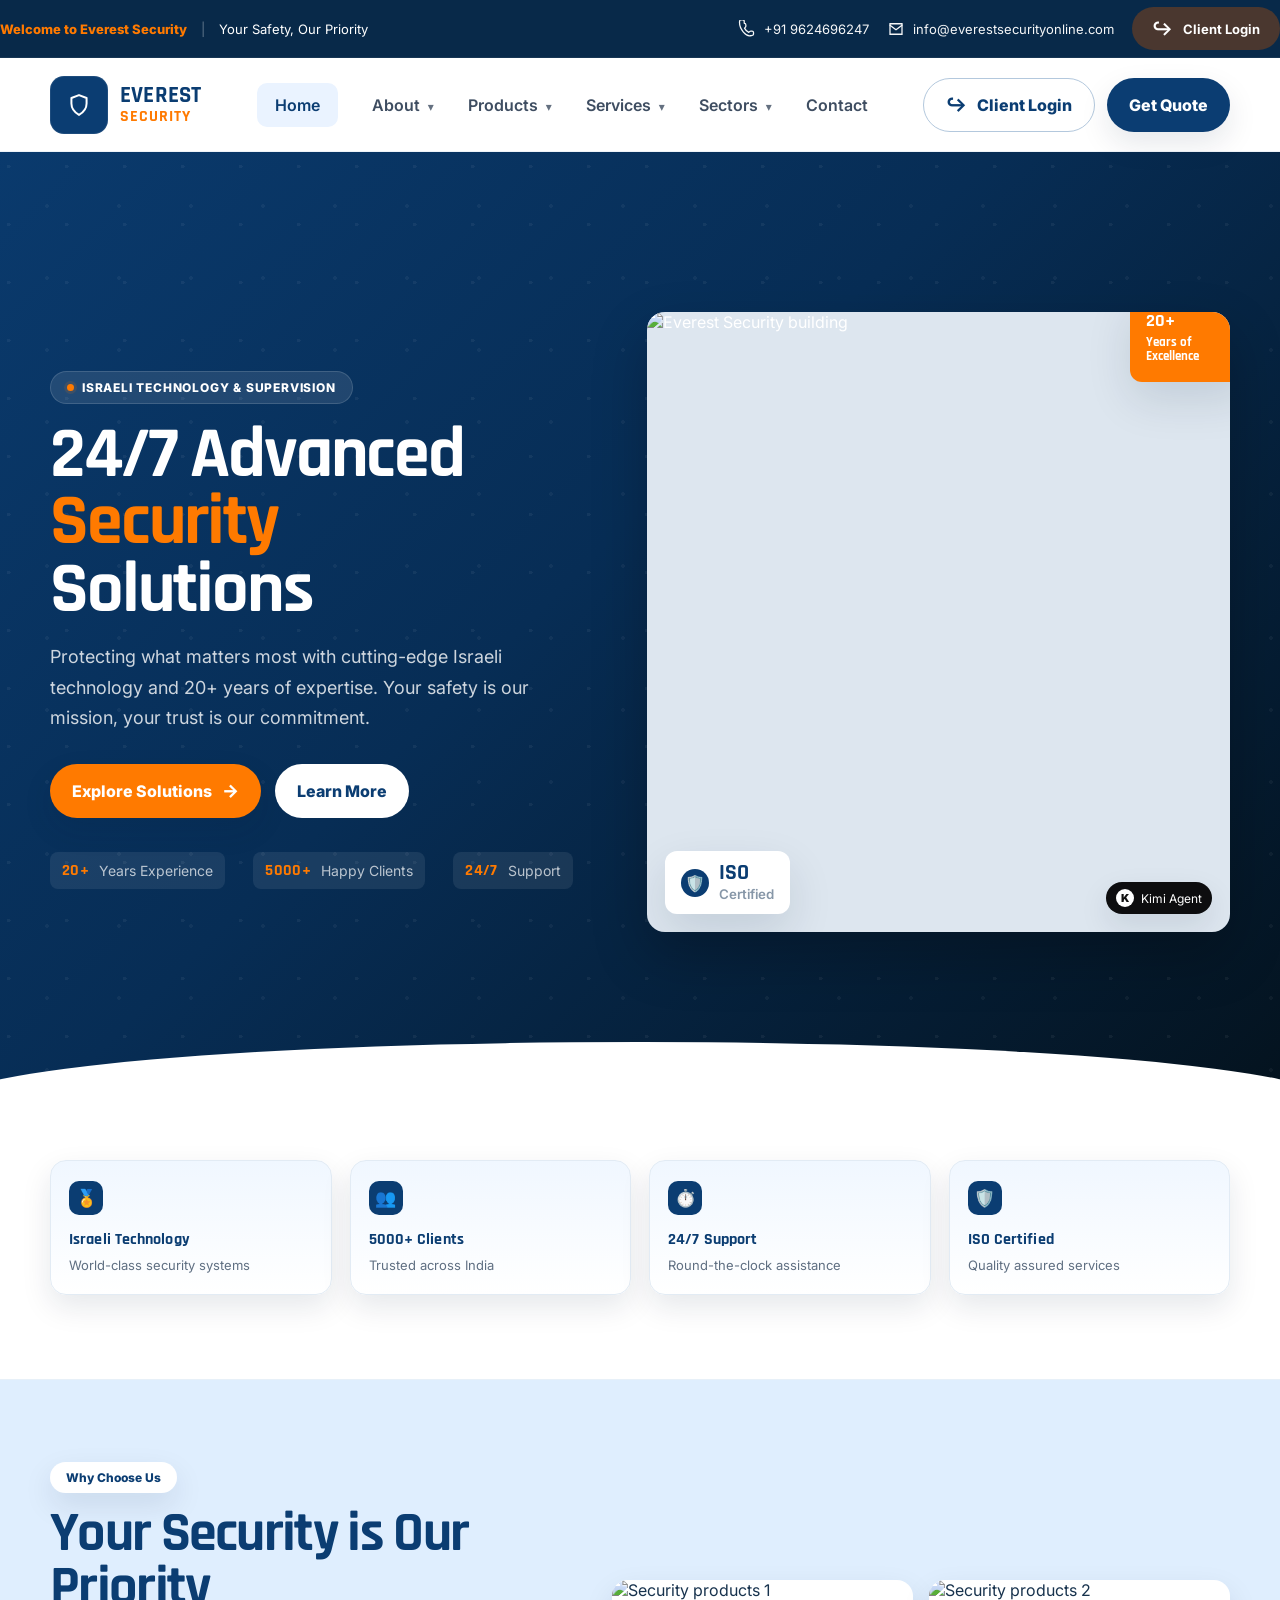
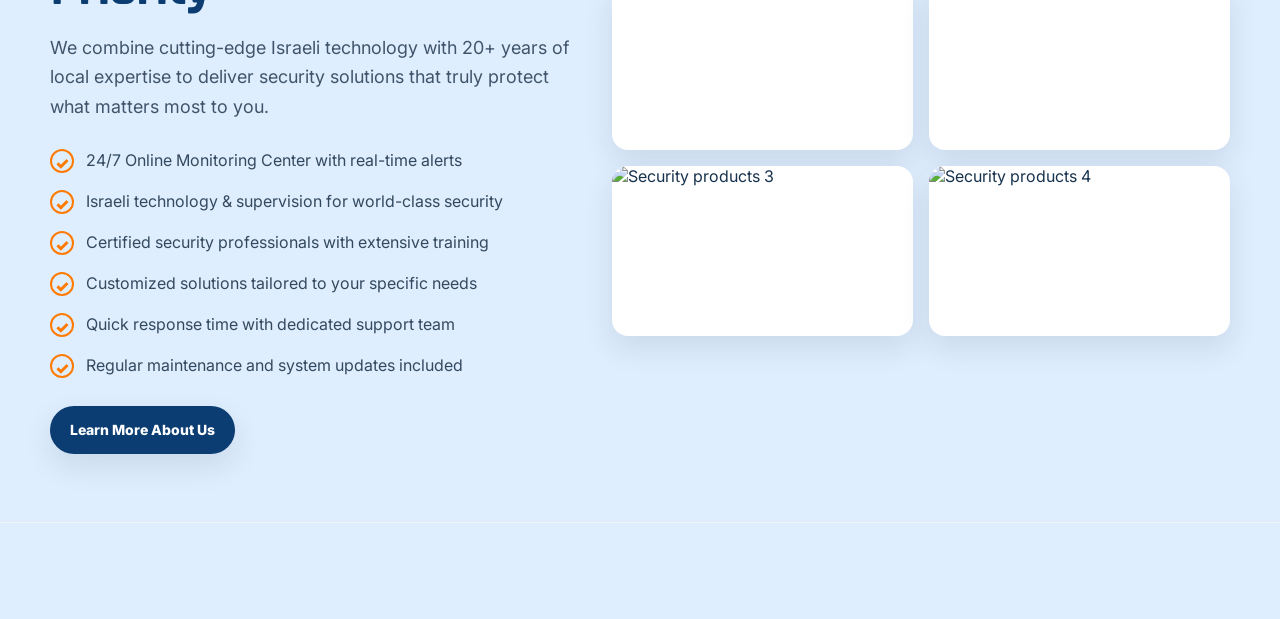
==== commit 0a05c7f6: "Update index.html" ====
--- a/index.html
+++ b/index.html
@@ -3,26 +3,543 @@
 <head>
   <meta charset="UTF-8" />
   <meta name="viewport" content="width=device-width, initial-scale=1.0" />
-  <title>Everest Security | Home</title>
+  <title>Everest Security</title>
   <link rel="preconnect" href="https://fonts.googleapis.com">
   <link rel="preconnect" href="https://fonts.gstatic.com" crossorigin>
-  <link href="https://fonts.googleapis.com/css2?family=Inter:wght@400;500;600;700;800;900&display=swap" rel="stylesheet">
-  <link rel="stylesheet" href="script.css" />
-  <script defer src="script.js"></script>
+  <link href="https://fonts.googleapis.com/css2?family=Inter:wght@400;500;600;700;800;900&family=Rajdhani:wght@500;600;700;800&display=swap" rel="stylesheet">
+  <style>
+    :root{
+      --navy:#082949;
+      --navy-2:#0b3d72;
+      --navy-3:#061f38;
+      --light:#e9f4ff;
+      --light-2:#f6fbff;
+      --orange:#ff7a00;
+      --text:#17324d;
+      --muted:#6d7d91;
+      --line:#e4edf6;
+      --card:#ffffff;
+      --shadow:0 12px 30px rgba(12,34,61,.10);
+      --shadow2:0 18px 45px rgba(12,34,61,.12);
+      --radius:18px;
+      --max:1180px;
+    }
+
+    *{box-sizing:border-box}
+    html,body{margin:0;padding:0}
+    body{
+      font-family:Inter,system-ui,-apple-system,Segoe UI,Roboto,Arial,sans-serif;
+      color:var(--text);
+      background:#fff;
+    }
+    img{max-width:100%;display:block}
+    a{text-decoration:none;color:inherit}
+    button,input{font:inherit}
+    .container{width:min(var(--max),calc(100% - 32px));margin:0 auto}
+    .topbar{
+      height:58px;
+      background:var(--navy);
+      color:#fff;
+      display:flex;
+      align-items:center;
+      border-bottom:1px solid rgba(255,255,255,.06);
+    }
+    .topbar .row{
+      display:flex;justify-content:space-between;align-items:center;gap:18px;width:100%;
+      font-size:13px;
+      white-space:nowrap;
+    }
+    .top-left{display:flex;align-items:center;gap:14px;min-width:0}
+    .top-left .accent{color:var(--orange);font-weight:800}
+    .top-left .sep{opacity:.35}
+    .top-right{display:flex;align-items:center;gap:18px}
+    .top-right .item{display:flex;align-items:center;gap:8px;opacity:.96}
+    .top-right .item svg{width:18px;height:18px}
+    .login-pill{
+      background:#4a372f;
+      color:#fff;
+      padding:11px 20px;
+      border-radius:999px;
+      font-weight:700;
+      display:flex;align-items:center;gap:10px;
+    }
+
+    .navbar{
+      height:94px;
+      background:#fff;
+      border-bottom:1px solid #eef3f8;
+      display:flex;
+      align-items:center;
+      position:sticky;
+      top:0;
+      z-index:50;
+    }
+    .navbar .row{display:flex;align-items:center;justify-content:space-between;gap:18px}
+    .brand{display:flex;align-items:center;gap:12px}
+    .brand-mark{
+      width:58px;height:58px;border-radius:14px;background:var(--navy-2);
+      display:grid;place-items:center;color:#fff;flex:none;
+      box-shadow:inset 0 0 0 1px rgba(255,255,255,.08);
+    }
+    .brand-text{line-height:1}
+    .brand-text .name{
+      font-family:Rajdhani,Inter,sans-serif;
+      font-size:23px;
+      font-weight:800;
+      letter-spacing:.2px;
+      color:var(--navy-2);
+    }
+    .brand-text .sub{
+      display:block;
+      margin-top:2px;
+      font-family:Rajdhani,Inter,sans-serif;
+      color:var(--orange);
+      font-size:16px;
+      font-weight:700;
+      letter-spacing:1px;
+    }
+
+    .nav-links{
+      display:flex;align-items:center;gap:34px;
+      color:#3e4d61;
+      font-weight:600;
+    }
+    .nav-links a{
+      padding:14px 0;
+      position:relative;
+    }
+    .nav-links a.active{
+      color:var(--navy-2);
+      background:#eaf3ff;
+      padding:12px 18px;
+      border-radius:10px;
+    }
+    .nav-links a .caret{font-size:12px;opacity:.8;margin-left:4px}
+
+    .nav-actions{display:flex;align-items:center;gap:12px}
+    .btn{
+      border:none;cursor:pointer;
+      display:inline-flex;align-items:center;justify-content:center;gap:10px;
+      border-radius:999px;
+      height:54px;
+      padding:0 22px;
+      font-weight:800;
+      transition:.18s ease;
+      white-space:nowrap;
+    }
+    .btn:hover{transform:translateY(-1px)}
+    .btn-outline{
+      background:#fff;
+      color:var(--navy-2);
+      border:1.5px solid #b3c8dd;
+    }
+    .btn-primary{
+      background:var(--navy-2);
+      color:#fff;
+      box-shadow:var(--shadow);
+    }
+    .btn-orange{
+      background:var(--orange);
+      color:#fff;
+      box-shadow:var(--shadow);
+    }
+    .btn-sm{height:38px;padding:0 16px;font-size:14px}
+    .menu-btn{
+      display:none;
+      width:46px;height:46px;border-radius:12px;
+      border:1px solid var(--line);
+      background:#fff;
+      align-items:center;justify-content:center;
+      cursor:pointer;
+    }
+
+    .mobile-nav{
+      display:none;
+      border-top:1px solid var(--line);
+      background:#fff;
+    }
+    .mobile-nav.open{display:block}
+    .mobile-nav .inner{
+      padding:10px 0 18px;
+      display:grid;gap:10px;
+    }
+    .mobile-nav a{
+      padding:12px 0;
+      border-bottom:1px solid #f0f4f8;
+      font-weight:700;
+      color:#36506d;
+    }
+
+    .hero{
+      background:
+        radial-gradient(circle at 15% 25%, rgba(255,255,255,.05) 0 1.8px, transparent 2px) 0 0/58px 58px,
+        radial-gradient(circle at 65% 75%, rgba(255,255,255,.045) 0 1.8px, transparent 2px) 0 0/72px 72px,
+        linear-gradient(135deg, #0a3a6d 0%, #072d55 45%, #04131f 100%);
+      color:#fff;
+      position:relative;
+      overflow:hidden;
+    }
+    .hero::after{
+      content:"";
+      position:absolute;
+      left:-4%;
+      right:-4%;
+      bottom:-28px;
+      height:72px;
+      background:#fff;
+      border-top-left-radius:60% 100%;
+      border-top-right-radius:60% 100%;
+      z-index:0;
+    }
+    .hero .wrap{
+      position:relative;
+      z-index:1;
+      min-height:860px;
+      display:grid;
+      grid-template-columns: 0.97fr 1.03fr;
+      align-items:center;
+      gap:48px;
+      padding:78px 0 96px;
+    }
+    .hero-copy{
+      padding-top:40px;
+      max-width:560px;
+    }
+    .eyebrow{
+      display:inline-flex;align-items:center;gap:8px;
+      padding:8px 16px;
+      border-radius:999px;
+      background:rgba(255,255,255,.10);
+      border:1px solid rgba(255,255,255,.14);
+      color:#fff;
+      font-size:12px;
+      font-weight:800;
+      letter-spacing:.8px;
+      text-transform:uppercase;
+    }
+    .eyebrow .dot{
+      width:7px;height:7px;border-radius:50%;
+      background:var(--orange);
+      box-shadow:0 0 0 3px rgba(255,122,0,.12);
+    }
+    .hero h1{
+      margin:18px 0 18px;
+      font-family:Rajdhani,Inter,sans-serif;
+      font-size:clamp(54px,5.6vw,96px);
+      line-height:.94;
+      letter-spacing:-.03em;
+      font-weight:800;
+    }
+    .hero h1 .orange{color:var(--orange)}
+    .hero p{
+      margin:0;
+      color:rgba(255,255,255,.80);
+      font-size:18px;
+      line-height:1.7;
+      max-width:620px;
+    }
+    .hero-actions{
+      display:flex;align-items:center;gap:14px;flex-wrap:wrap;
+      margin-top:30px;
+    }
+    .hero-stats{
+      display:flex;align-items:center;gap:28px;flex-wrap:wrap;
+      margin-top:34px;
+      color:rgba(255,255,255,.70);
+      font-size:14px;
+    }
+    .stat-inline{
+      display:flex;align-items:center;gap:10px;
+      background:rgba(255,255,255,.08);
+      padding:8px 12px;
+      border-radius:8px;
+    }
+    .stat-inline b{
+      color:var(--orange);
+      font-size:16px;
+      font-family:Rajdhani,Inter,sans-serif;
+      letter-spacing:.4px;
+    }
+
+    .hero-visual{
+      position:relative;
+      min-height:760px;
+      display:flex;
+      align-items:center;
+      justify-content:center;
+      padding-top:24px;
+    }
+    .visual-card{
+      position:relative;
+      width:min(650px,100%);
+      height:620px;
+      border-radius:18px;
+      overflow:hidden;
+      background:linear-gradient(180deg, rgba(255,255,255,.13), rgba(255,255,255,.05));
+      box-shadow:0 24px 55px rgba(0,0,0,.24);
+    }
+    .visual-card .img{
+      position:absolute;inset:0;
+      background:#dde6ef;
+    }
+    .visual-card .img img{
+      width:100%;height:100%;object-fit:cover;object-position:center top;
+    }
+    .badge-20{
+      position:absolute;
+      top:-18px;right:-18px;
+      background:var(--orange);
+      color:#fff;
+      border-radius:12px;
+      width:118px;height:88px;
+      display:flex;flex-direction:column;align-items:flex-start;justify-content:center;
+      padding:14px 16px;
+      box-shadow:var(--shadow2);
+      font-family:Rajdhani,Inter,sans-serif;
+      font-weight:800;
+    }
+    .badge-20 span{
+      font-size:18px;line-height:1;
+      display:block;
+    }
+    .badge-20 small{
+      margin-top:6px;
+      font-size:13px;
+      line-height:1.05;
+      font-weight:700;
+    }
+    .iso-badge{
+      position:absolute;
+      left:18px;bottom:18px;
+      background:#fff;
+      color:var(--navy-2);
+      border-radius:12px;
+      padding:12px 16px;
+      display:flex;align-items:center;gap:10px;
+      box-shadow:var(--shadow2);
+      min-width:112px;
+    }
+    .iso-badge .icon{
+      width:28px;height:28px;border-radius:50%;
+      background:var(--navy-2);
+      color:#fff;
+      display:grid;place-items:center;
+      flex:none;
+    }
+    .iso-badge b{
+      display:block;
+      font-family:Rajdhani,Inter,sans-serif;
+      font-size:22px;
+      line-height:.95;
+      font-weight:800;
+      color:var(--navy-2);
+    }
+    .iso-badge small{display:block;color:#8797a8;margin-top:2px;font-weight:600}
+    .hero-hint{
+      position:absolute;
+      right:18px;bottom:18px;
+      background:#0d0d0f;
+      color:#fff;
+      border-radius:999px;
+      padding:7px 10px;
+      display:flex;align-items:center;gap:7px;
+      font-size:12px;
+      box-shadow:var(--shadow);
+    }
+    .hero-hint .circle{
+      width:18px;height:18px;border-radius:50%;
+      background:#fff;
+      color:#111;
+      display:grid;place-items:center;
+      font-size:11px;
+      font-weight:900;
+    }
+
+    .card-row{
+      display:grid;
+      grid-template-columns:repeat(4,1fr);
+      gap:18px;
+      padding:72px 0 84px;
+      margin-top:2px;
+    }
+    .info-card{
+      background:linear-gradient(180deg,#f0f7ff,#fff);
+      border:1px solid #e2ebf4;
+      border-radius:16px;
+      box-shadow:var(--shadow);
+      padding:20px 18px 18px;
+      min-height:120px;
+    }
+    .info-card .ico{
+      width:34px;height:34px;border-radius:10px;
+      background:var(--navy-2);
+      color:#fff;display:grid;place-items:center;
+      margin-bottom:14px;
+      font-size:17px;
+    }
+    .info-card h3{
+      margin:0 0 6px;
+      font-size:16px;
+      color:var(--navy-2);
+      font-family:Rajdhani,Inter,sans-serif;
+      font-weight:800;
+      letter-spacing:.1px;
+    }
+    .info-card p{
+      margin:0;
+      font-size:13px;
+      color:#5f6f82;
+      line-height:1.5;
+    }
+
+    .why{
+      background:#dfeefe;
+      padding:82px 0 96px;
+      border-top:1px solid #e7f0f8;
+    }
+    .why .row{
+      display:grid;
+      grid-template-columns: 0.92fr 1.08fr;
+      gap:36px;
+      align-items:center;
+    }
+    .kicker{
+      display:inline-block;
+      padding:8px 16px;
+      background:#fff;
+      color:var(--navy-2);
+      border-radius:999px;
+      font-size:12px;
+      font-weight:800;
+      margin-bottom:14px;
+      box-shadow:var(--shadow);
+    }
+    .why h2{
+      margin:0 0 18px;
+      font-family:Rajdhani,Inter,sans-serif;
+      font-size:clamp(40px,4.4vw,72px);
+      line-height:.96;
+      color:var(--navy-2);
+      font-weight:800;
+      letter-spacing:-.03em;
+    }
+    .why .lead{
+      font-size:18px;
+      line-height:1.65;
+      color:#40556b;
+      margin-bottom:26px;
+      max-width:650px;
+    }
+    .bullet-list{
+      list-style:none;
+      padding:0;
+      margin:0 0 28px;
+      display:grid;
+      gap:16px;
+    }
+    .bullet-list li{
+      display:flex;
+      align-items:flex-start;
+      gap:12px;
+      color:#33495f;
+      font-size:16px;
+      line-height:1.55;
+    }
+    .bullet-list .mark{
+      width:24px;height:24px;
+      border-radius:50%;
+      border:2px solid var(--orange);
+      color:var(--orange);
+      display:grid;place-items:center;
+      font-weight:900;
+      flex:none;
+      margin-top:1px;
+      font-size:16px;
+    }
+    .why .cta{
+      display:flex;align-items:center;gap:14px;flex-wrap:wrap;
+    }
+    .why .cta .btn{
+      height:48px;padding:0 20px;
+      font-size:14px;
+    }
+
+    .collage{
+      display:grid;
+      grid-template-columns:repeat(2,1fr);
+      gap:16px;
+      align-items:stretch;
+    }
+    .mini-shot{
+      background:#fff;
+      border-radius:16px;
+      box-shadow:var(--shadow);
+      overflow:hidden;
+      min-height:170px;
+      display:flex;
+      align-items:center;
+      justify-content:center;
+    }
+    .mini-shot img{
+      width:100%;
+      height:100%;
+      object-fit:cover;
+    }
+
+    .spacer{height:1px;background:#eff4f8;margin-top:68px}
+
+    @media (max-width: 1080px){
+      .nav-links,.nav-actions{display:none}
+      .menu-btn{display:inline-flex}
+      .hero .wrap{grid-template-columns:1fr;min-height:auto;padding-top:54px;padding-bottom:46px}
+      .hero-copy{max-width:none;padding-top:0}
+      .hero-visual{min-height:auto;padding-top:24px}
+      .visual-card{width:min(680px,100%);height:560px}
+      .card-row{grid-template-columns:repeat(2,1fr)}
+      .why .row{grid-template-columns:1fr}
+    }
+    @media (max-width: 640px){
+      .topbar{height:auto;padding:10px 0}
+      .topbar .row{white-space:normal;align-items:flex-start;flex-direction:column}
+      .top-right{flex-wrap:wrap;gap:10px}
+      .login-pill{padding:10px 16px}
+      .container{width:min(var(--max),calc(100% - 20px))}
+      .hero h1{font-size:46px}
+      .hero p,.why .lead{font-size:16px}
+      .card-row{grid-template-columns:1fr}
+      .collage{grid-template-columns:1fr 1fr}
+      .visual-card{height:470px}
+      .badge-20{right:10px;top:10px}
+      .iso-badge{left:10px;bottom:10px}
+    }
+    @media (max-width: 480px){
+      .collage{grid-template-columns:1fr}
+      .hero h1{font-size:40px}
+      .why h2{font-size:34px}
+    }
+  </style>
 </head>
-<body data-page="home">
+<body>
   <header class="topbar">
     <div class="container row">
-      <div class="left">
+      <div class="top-left">
         <span class="accent">Welcome to Everest Security</span>
         <span class="sep">|</span>
         <span>Your Safety, Our Priority</span>
       </div>
-      <div class="right">
-        <span>+91 9624696247</span>
-        <span class="sep">|</span>
-        <span>info@everestsecurityonline.com</span>
-        <a class="btn btn-sm" style="background:#4a372f;color:#fff" href="client.login.html">Client Login</a>
+      <div class="top-right">
+        <div class="item">
+          <svg viewBox="0 0 24 24" fill="none" aria-hidden="true"><path d="M8.5 4.5c1.1 0 2 .9 2 2v1.5c0 .7-.3 1.3-.8 1.8l-1 1c1.2 2.5 3.2 4.5 5.7 5.7l1-1c.5-.5 1.1-.8 1.8-.8h1.5c1.1 0 2 .9 2 2v1.8c0 .8-.5 1.5-1.2 1.8-.9.4-2 .7-3.1.7C11 22 2 13 2 3.1c0-1.1.3-2.2.7-3.1C3 .3 3.7-.2 4.5-.2H6.3c1.1 0 2 .9 2 2v1.7z" stroke="currentColor" stroke-width="1.7" stroke-linecap="round" stroke-linejoin="round"/></svg>
+          <span>+91 9624696247</span>
+        </div>
+        <div class="item">
+          <svg viewBox="0 0 24 24" fill="none" aria-hidden="true"><path d="M4 5h16v14H4V5z" stroke="currentColor" stroke-width="1.7"/><path d="m4 7 8 6 8-6" stroke="currentColor" stroke-width="1.7" stroke-linecap="round" stroke-linejoin="round"/></svg>
+          <span>info@everestsecurityonline.com</span>
+        </div>
+        <a class="login-pill" href="client.login.html">
+          <span style="font-size:18px">↪</span>
+          Client Login
+        </a>
       </div>
     </div>
   </header>
@@ -30,293 +547,179 @@
   <header class="navbar">
     <div class="container row">
       <a class="brand" href="index.html">
-        <div class="logo">
-          <svg width="24" height="24" viewBox="0 0 24 24" fill="none" aria-hidden="true"><path d="M12 3l7 3v5c0 5-3.5 8-7 10-3.5-2-7-5-7-10V6l7-3Z" stroke="currentColor" stroke-width="1.8"/></svg>
-        </div>
-        <div class="wordmark">
-          <b>EVEREST</b>
-          <span>SECURITY</span>
+        <div class="brand-mark">
+          <svg width="28" height="28" viewBox="0 0 24 24" fill="none" aria-hidden="true">
+            <path d="M12 3.5 18.5 6v4.7c0 4.8-3.1 7.8-6.5 9.8-3.4-2-6.5-5-6.5-9.8V6L12 3.5Z" stroke="currentColor" stroke-width="1.7" stroke-linejoin="round"/>
+          </svg>
+        </div>
+        <div class="brand-text">
+          <span class="name">EVEREST</span>
+          <span class="sub">SECURITY</span>
         </div>
       </a>
 
-      <nav class="nav">
-        <a data-nav href="index.html">Home</a>
-        <a data-nav href="about.html">About</a>
-        <a data-nav href="products.html">Products</a>
-        <a data-nav href="services.html">Services</a>
-        <a data-nav href="contact.html">Contact</a>
+      <nav class="nav-links">
+        <a class="active" href="index.html">Home</a>
+        <a href="about.html">About <span class="caret">▾</span></a>
+        <a href="products.html">Products <span class="caret">▾</span></a>
+        <a href="services.html">Services <span class="caret">▾</span></a>
+        <a href="#">Sectors <span class="caret">▾</span></a>
+        <a href="contact.html">Contact</a>
       </nav>
 
       <div class="nav-actions">
-        <a class="btn btn-light btn-sm" href="client.login.html">Client Login</a>
-        <a class="btn btn-primary btn-sm" href="contact.html">Get Quote</a>
+        <a class="btn btn-outline" href="client.login.html">
+          <span style="font-size:18px">↪</span>
+          Client Login
+        </a>
+        <a class="btn btn-primary" href="contact.html">Get Quote</a>
       </div>
 
-      <button class="mobile-toggle" data-menu-toggle aria-label="Open menu">
-        <svg width="22" height="22" viewBox="0 0 24 24" fill="none"><path d="M4 7h16M4 12h16M4 17h16" stroke="currentColor" stroke-width="2" stroke-linecap="round"/></svg>
-      </button>
+      <button class="menu-btn" id="menuBtn" aria-label="Open menu">☰</button>
     </div>
 
-    <div class="mobile-nav" data-mobile-nav>
+    <div class="mobile-nav" id="mobileNav">
       <div class="container inner">
         <a href="index.html">Home</a>
         <a href="about.html">About</a>
         <a href="products.html">Products</a>
         <a href="services.html">Services</a>
         <a href="contact.html">Contact</a>
-        <div class="actions">
-          <a class="btn btn-light" href="client.login.html">Client Login</a>
-          <a class="btn btn-primary" href="contact.html">Get Quote</a>
-        </div>
+        <a href="client.login.html">Client Login</a>
+        <a href="contact.html">Get Quote</a>
       </div>
     </div>
   </header>
 
-  <section class="hero">
-    <div class="container wrap">
-      <div>
-        <span class="eyebrow"><span class="dot"></span>Israeli Technology & Supervision</span>
-        <h1>24/7 Advanced <span style="color:var(--orange)">Security</span> Solutions</h1>
-        <p>Protecting what matters most with cutting-edge Israeli technology and 20+ years of expertise. Your safety is our mission, your trust is our commitment.</p>
-        <div class="cta-row">
-          <a class="btn btn-orange btn-sm" href="products.html">Explore Solutions <span>→</span></a>
-          <a class="btn btn-outline btn-sm" href="contact.html">Contact Us</a>
-        </div>
-        <div class="pill-row">
-          <span class="pill">✓ 24/7 Monitoring</span>
-          <span class="pill">✓ ISO Certified</span>
-          <span class="pill">✓ 5000+ Clients</span>
-        </div>
-      </div>
-
-      <div class="hero-visual">
-        <div class="image-card">
-          <div class="media">
-            <img src="images/products/about-us-everest.png" alt="Everest security building and systems">
+  <main>
+    <section class="hero">
+      <div class="container wrap">
+        <div class="hero-copy">
+          <span class="eyebrow"><span class="dot"></span>Israeli Technology &amp; Supervision</span>
+          <h1>24/7 Advanced <span class="orange">Security</span><br>Solutions</h1>
+          <p>
+            Protecting what matters most with cutting-edge Israeli technology and 20+ years of expertise.
+            Your safety is our mission, your trust is our commitment.
+          </p>
+          <div class="hero-actions">
+            <a class="btn btn-orange" href="products.html">
+              Explore Solutions
+              <span style="font-size:18px">→</span>
+            </a>
+            <a class="btn btn-outline" href="contact.html" style="background:#fff;color:var(--navy-2);border:none">
+              Learn More
+            </a>
           </div>
-          <div class="quote">
-            “Reliable partner for public safety.”
-            <b>Rajkot Municipal Corp</b>
+          <div class="hero-stats">
+            <div class="stat-inline"><b>20+</b><span>Years Experience</span></div>
+            <div class="stat-inline"><b>5000+</b><span>Happy Clients</span></div>
+            <div class="stat-inline"><b>24/7</b><span>Support</span></div>
           </div>
         </div>
-        <div class="float-badge">Kimi Agent</div>
-      </div>
-    </div>
-  </section>
-
-  <section class="section light">
-    <div class="container">
-      <div class="grid-4">
-        <div class="card stat">
-          <div class="icon">🛡️</div>
-          <strong>20+ Years</strong>
-          <span>Trusted since 2003</span>
-          <p>Long-standing security expertise</p>
-        </div>
-        <div class="card stat">
-          <div class="icon">★</div>
-          <strong>5000+ Clients</strong>
-          <span>Across India</span>
-          <p>Businesses, banks, homes, and institutions</p>
-        </div>
-        <div class="card stat">
-          <div class="icon">👥</div>
-          <strong>Expert Team</strong>
-          <span>Certified professionals</span>
-          <p>Installation, support, and monitoring</p>
-        </div>
-        <div class="card stat">
-          <div class="icon">⏱️</div>
-          <strong>24/7 Support</strong>
-          <span>Always available</span>
-          <p>Fast response when it matters</p>
-        </div>
-      </div>
-    </div>
-  </section>
-
-  <section class="section soft">
-    <div class="container">
-      <div class="section-title">
-        <span class="badge"><span class="mini-dot"></span>Why Choose Everest Security</span>
-        <h2>Your Security is Our Priority</h2>
-        <p class="sub">We combine cutting-edge Israeli technology with 20+ years of local expertise to deliver security solutions that truly protect what matters most to you.</p>
-      </div>
-      <div class="grid-2 split">
-        <div>
-          <ul class="features">
-            <li>24/7 Online Monitoring Center with real-time alerts</li>
-            <li>Israeli technology & supervision for world-class security</li>
-            <li>Certified security professionals with extensive training</li>
-            <li>Customized solutions tailored to your specific needs</li>
-            <li>Quick response time with dedicated support team</li>
-            <li>Regular maintenance and system updates included</li>
-          </ul>
-          <div class="cta-row" style="margin-top:20px">
-            <a class="btn btn-primary btn-sm" href="about.html">Learn More About Us</a>
-          </div>
-        </div>
-        <div class="visual">
-          <div class="grid-2" style="gap:14px">
-            <div class="card pad soft"><h3 class="card-title">Israeli Technology</h3><p class="small muted">World-class security systems</p></div>
-            <div class="card pad soft"><h3 class="card-title">5000+ Clients</h3><p class="small muted">Trusted across India</p></div>
-            <div class="card pad soft"><h3 class="card-title">24/7 Support</h3><p class="small muted">Round-the-clock assistance</p></div>
-            <div class="card pad soft"><h3 class="card-title">ISO Certified</h3><p class="small muted">Quality assured services</p></div>
-          </div>
-        </div>
-      </div>
-    </div>
-  </section>
-
-  <section class="section">
-    <div class="container">
-      <div class="section-title">
-        <span class="badge"><span class="mini-dot"></span>Featured Products</span>
-        <h2>Cutting-Edge Security Equipment</h2>
-        <p class="sub">Explore our most popular products designed for maximum protection and reliability.</p>
-      </div>
-      <div class="product-grid">
-        <article class="card product" data-open-modal data-category="detectors" data-title="MR Series" data-image="images/products/MR-SERIES.jpg" data-text="Mirror optics PIR detectors with compact form factor and superior detection range." data-meta="Mirror PIR">
-          <div class="thumb"><img src="images/products/MR-SERIES.jpg" alt="MR Series"></div>
-          <div class="body">
-            <div class="cat">Detectors</div>
-            <h3>MR Series</h3>
-            <p>Mirror optics PIR detectors with superior detection range.</p>
-          </div>
-        </article>
-        <article class="card product" data-open-modal data-category="sensors" data-title="SD Series" data-image="images/products/SD-SERIES.jpg" data-text="Smoke and fire detectors with early warning technology." data-meta="Smoke Detection">
-          <div class="thumb"><img src="images/products/SD-SERIES.jpg" alt="SD Series"></div>
-          <div class="body">
-            <div class="cat">Sensors</div>
-            <h3>SD Series</h3>
-            <p>Smoke and fire detectors with early warning technology.</p>
-          </div>
-        </article>
-        <article class="card product" data-open-modal data-category="detectors" data-title="Z Series" data-image="images/products/Z-SERIES.jpg" data-text="Advanced PIR detectors with dual technology for reliability." data-meta="Dual Tech">
-          <div class="thumb"><img src="images/products/Z-SERIES.jpg" alt="Z Series"></div>
-          <div class="body">
-            <div class="cat">Detectors</div>
-            <h3>Z Series</h3>
-            <p>Advanced PIR detectors with dual technology.</p>
-          </div>
-        </article>
-        <article class="card product" data-open-modal data-category="accessories" data-title="Neptune" data-image="images/products/NEPTUNE.jpg" data-text="Outdoor siren with strobe light and strong audible alarm." data-meta="Outdoor Siren">
-          <div class="thumb"><img src="images/products/NEPTUNE.jpg" alt="Neptune"></div>
-          <div class="body">
-            <div class="cat">Accessories</div>
-            <h3>Neptune</h3>
-            <p>Outdoor siren with strobe light and loud alarm.</p>
-          </div>
-        </article>
-      </div>
-      <div style="text-align:center;margin-top:24px">
-        <a class="btn btn-primary btn-sm" href="products.html">View All Products</a>
-      </div>
-    </div>
-  </section>
-
-  <section class="section dark">
-    <div class="container">
-      <div class="section-title">
-        <span class="badge" style="color:#fff"><span class="mini-dot"></span>Our Process</span>
-        <h2>How We Work</h2>
-        <p class="sub">A simple process from consultation to support.</p>
-      </div>
-      <div class="timeline">
-        <div class="step"><div class="num">01</div><h4>Consultation</h4><p>Free site assessment and requirement analysis.</p></div>
-        <div class="step"><div class="num">02</div><h4>Design</h4><p>Customized security solution design.</p></div>
-        <div class="step"><div class="num">03</div><h4>Installation</h4><p>Professional installation by certified technicians.</p></div>
-      </div>
-    </div>
-  </section>
-
-  <section class="section light">
-    <div class="container">
-      <div class="section-title">
-        <span class="badge"><span class="mini-dot"></span>FAQ</span>
-        <h2>Frequently Asked Questions</h2>
-        <p class="sub">Find answers to common questions about our services.</p>
-      </div>
-      <div class="faqs">
-        <div class="faq open">
-          <button type="button">How quickly can you install a security system?<span>+</span></button>
-          <div class="answer">Installation time varies based on the system size and complexity. A basic home system can be installed in 4-6 hours, while commercial installations may take 1-3 days.</div>
-        </div>
-        <div class="faq">
-          <button type="button">Do you provide maintenance services?<span>+</span></button>
-          <div class="answer">Yes, we offer comprehensive AMC packages that include regular maintenance, 24/7 support, and priority service calls.</div>
-        </div>
-        <div class="faq">
-          <button type="button">Can I monitor my system remotely?<span>+</span></button>
-          <div class="answer">Absolutely. Our modern systems include mobile app integration for remote monitoring and control from anywhere.</div>
-        </div>
-      </div>
-    </div>
-  </section>
-
-  <section class="section dark footer-cta">
-    <div class="container">
-      <h2>Ready to Secure Your Business?</h2>
-      <p class="sub">Contact us today for a free security assessment and customized quote.</p>
-      <div class="actions">
-        <a class="btn btn-orange" href="contact.html">Get Free Quote</a>
-        <a class="btn btn-light" href="tel:+919624696247">Call Now</a>
-      </div>
-    </div>
-  </section>
-
-  <footer class="footer">
-    <div class="container top">
-      <div class="cols">
-        <div>
-          <div class="brand" style="margin-bottom:14px">
-            <div class="logo" style="background:var(--orange)">⟡</div>
-            <div class="wordmark">
-              <b style="color:#fff">EVEREST</b>
-              <span>SECURITY</span>
+
+        <div class="hero-visual">
+          <div class="visual-card">
+            <div class="img">
+              <img src="images/products/about-us-everest.png" alt="Everest Security building">
+            </div>
+
+            <div class="badge-20">
+              <span>20+</span>
+              <small>Years of Excellence</small>
+            </div>
+
+            <div class="iso-badge">
+              <div class="icon">🛡️</div>
+              <div>
+                <b>ISO</b>
+                <small>Certified</small>
+              </div>
+            </div>
+
+            <div class="hero-hint">
+              <div class="circle">K</div>
+              Kimi Agent
             </div>
           </div>
-          <p class="small">Leading security solutions provider with Israeli technology expertise. Protecting what matters most since 2003.</p>
-          <div class="social">
-            <a href="#">f</a><a href="#">x</a><a href="#">in</a><a href="#">▶</a>
+        </div>
+      </div>
+    </section>
+
+    <section class="container">
+      <div class="card-row">
+        <div class="info-card">
+          <div class="ico">🏅</div>
+          <h3>Israeli Technology</h3>
+          <p>World-class security systems</p>
+        </div>
+        <div class="info-card">
+          <div class="ico">👥</div>
+          <h3>5000+ Clients</h3>
+          <p>Trusted across India</p>
+        </div>
+        <div class="info-card">
+          <div class="ico">⏱️</div>
+          <h3>24/7 Support</h3>
+          <p>Round-the-clock assistance</p>
+        </div>
+        <div class="info-card">
+          <div class="ico">🛡️</div>
+          <h3>ISO Certified</h3>
+          <p>Quality assured services</p>
+        </div>
+      </div>
+    </section>
+
+    <section class="why">
+      <div class="container row">
+        <div>
+          <div class="kicker">Why Choose Us</div>
+          <h2>Your Security is Our Priority</h2>
+          <p class="lead">
+            We combine cutting-edge Israeli technology with 20+ years of local expertise to deliver security solutions that truly protect what matters most to you.
+          </p>
+
+          <ul class="bullet-list">
+            <li><span class="mark">✓</span><span>24/7 Online Monitoring Center with real-time alerts</span></li>
+            <li><span class="mark">✓</span><span>Israeli technology &amp; supervision for world-class security</span></li>
+            <li><span class="mark">✓</span><span>Certified security professionals with extensive training</span></li>
+            <li><span class="mark">✓</span><span>Customized solutions tailored to your specific needs</span></li>
+            <li><span class="mark">✓</span><span>Quick response time with dedicated support team</span></li>
+            <li><span class="mark">✓</span><span>Regular maintenance and system updates included</span></li>
+          </ul>
+
+          <div class="cta">
+            <a class="btn btn-primary" href="about.html">Learn More About Us</a>
           </div>
-          <a class="btn btn-orange btn-sm" href="client.login.html">Client Login</a>
-        </div>
-        <div>
-          <h4>Quick Links</h4>
-          <ul class="links">
-            <li><a href="index.html">Home</a></li>
-            <li><a href="about.html">About Us</a></li>
-            <li><a href="products.html">Products</a></li>
-            <li><a href="services.html">Services</a></li>
-            <li><a href="contact.html">Contact</a></li>
-          </ul>
-        </div>
-        <div>
-          <h4>Our Services</h4>
-          <ul class="links">
-            <li><a href="services.html">Bank Security</a></li>
-            <li><a href="services.html">ATM Protection</a></li>
-            <li><a href="services.html">GPS Tracking</a></li>
-            <li><a href="services.html">Warehouse Security</a></li>
-            <li><a href="services.html">Employee Tracking</a></li>
-            <li><a href="services.html">Decorative Fencing</a></li>
-          </ul>
-        </div>
-        <div>
-          <h4>Stay Updated</h4>
-          <p class="small">Subscribe for latest security tips, product updates, and exclusive offers.</p>
-          <div class="email">
-            <input type="email" placeholder="Enter your email">
-            <button class="btn btn-orange btn-sm">Subscribe</button>
+        </div>
+
+        <div class="collage">
+          <div class="mini-shot">
+            <img src="images/products/ALARM-CONTROL-PANELS.jpg" alt="Security products 1">
           </div>
+          <div class="mini-shot">
+            <img src="images/products/SD-SERIES.jpg" alt="Security products 2">
+          </div>
+          <div class="mini-shot">
+            <img src="images/products/Z-SERIES.jpg" alt="Security products 3">
+          </div>
+          <div class="mini-shot">
+            <img src="images/products/NEPTUNE.jpg" alt="Security products 4">
+          </div>
         </div>
       </div>
-    </div>
-    <div class="bottom container">
-      <span>© 2026 Everest Security Pvt. Ltd. All rights reserved.</span>
-      <span>Privacy Policy &nbsp; Terms of Service</span>
-    </div>
-  </footer>
+      <div class="spacer"></div>
+    </section>
+  </main>
+
+  <script>
+    const btn = document.getElementById('menuBtn');
+    const mobileNav = document.getElementById('mobileNav');
+    btn?.addEventListener('click', () => mobileNav.classList.toggle('open'));
+
+    document.querySelectorAll('.mobile-nav a').forEach(a => {
+      a.addEventListener('click', () => mobileNav.classList.remove('open'));
+    });
+  </script>
 </body>
 </html>
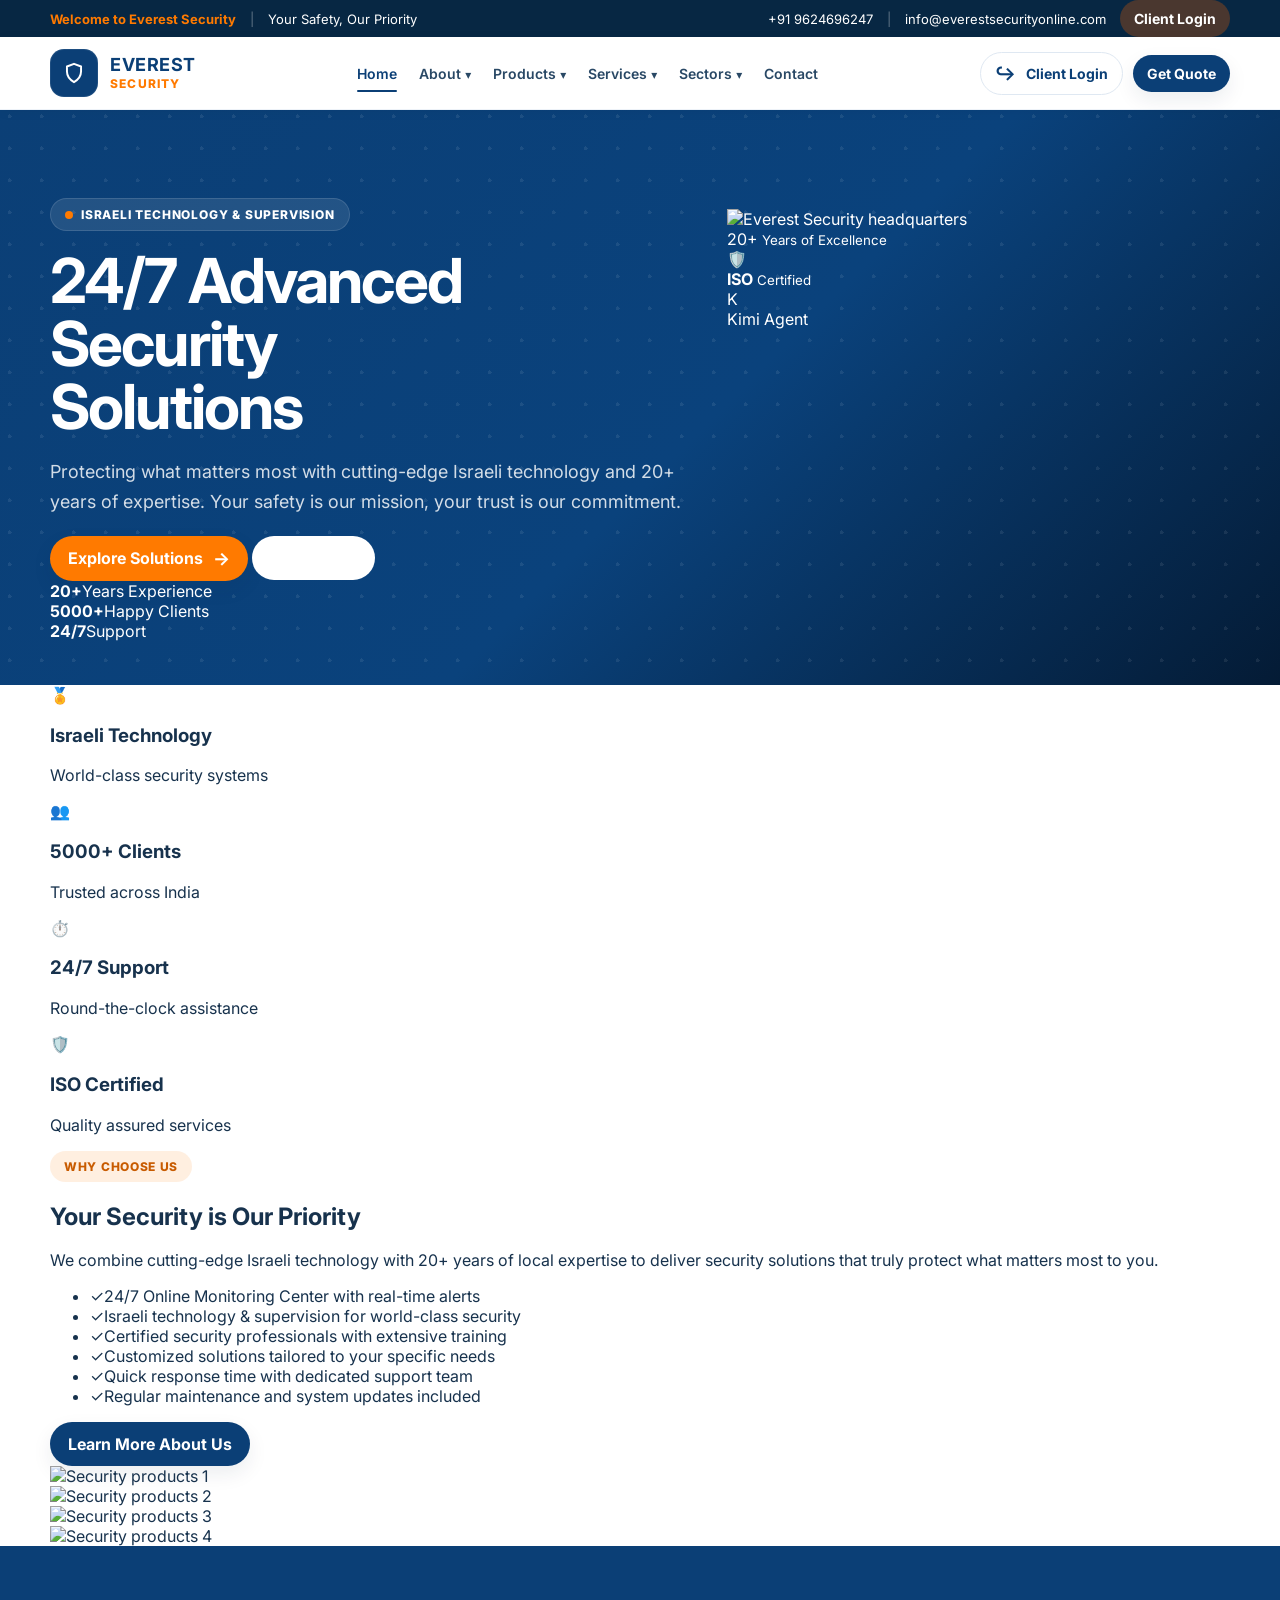
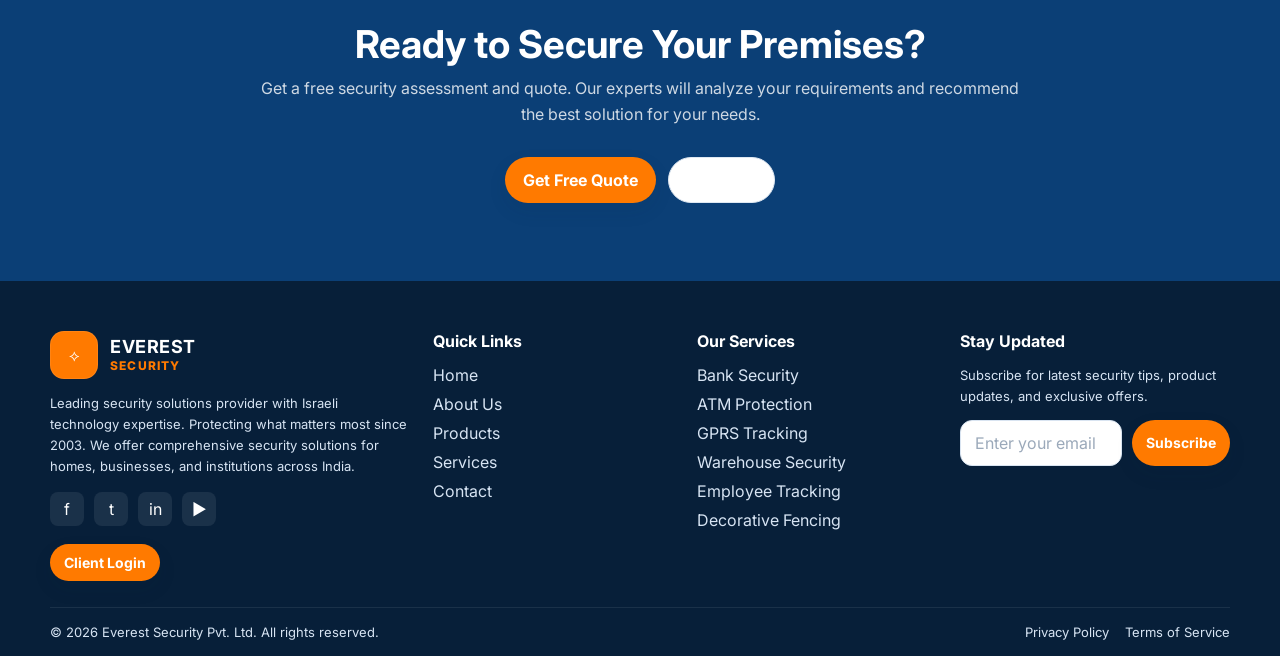
==== commit bdbc74f0: "Update index.html" ====
--- a/index.html
+++ b/index.html
@@ -7,578 +7,65 @@
   <link rel="preconnect" href="https://fonts.googleapis.com">
   <link rel="preconnect" href="https://fonts.gstatic.com" crossorigin>
   <link href="https://fonts.googleapis.com/css2?family=Inter:wght@400;500;600;700;800;900&family=Rajdhani:wght@500;600;700;800&display=swap" rel="stylesheet">
-  <style>
-    :root{
-      --navy:#082949;
-      --navy-2:#0b3d72;
-      --navy-3:#061f38;
-      --light:#e9f4ff;
-      --light-2:#f6fbff;
-      --orange:#ff7a00;
-      --text:#17324d;
-      --muted:#6d7d91;
-      --line:#e4edf6;
-      --card:#ffffff;
-      --shadow:0 12px 30px rgba(12,34,61,.10);
-      --shadow2:0 18px 45px rgba(12,34,61,.12);
-      --radius:18px;
-      --max:1180px;
-    }
-
-    *{box-sizing:border-box}
-    html,body{margin:0;padding:0}
-    body{
-      font-family:Inter,system-ui,-apple-system,Segoe UI,Roboto,Arial,sans-serif;
-      color:var(--text);
-      background:#fff;
-    }
-    img{max-width:100%;display:block}
-    a{text-decoration:none;color:inherit}
-    button,input{font:inherit}
-    .container{width:min(var(--max),calc(100% - 32px));margin:0 auto}
-    .topbar{
-      height:58px;
-      background:var(--navy);
-      color:#fff;
-      display:flex;
-      align-items:center;
-      border-bottom:1px solid rgba(255,255,255,.06);
-    }
-    .topbar .row{
-      display:flex;justify-content:space-between;align-items:center;gap:18px;width:100%;
-      font-size:13px;
-      white-space:nowrap;
-    }
-    .top-left{display:flex;align-items:center;gap:14px;min-width:0}
-    .top-left .accent{color:var(--orange);font-weight:800}
-    .top-left .sep{opacity:.35}
-    .top-right{display:flex;align-items:center;gap:18px}
-    .top-right .item{display:flex;align-items:center;gap:8px;opacity:.96}
-    .top-right .item svg{width:18px;height:18px}
-    .login-pill{
-      background:#4a372f;
-      color:#fff;
-      padding:11px 20px;
-      border-radius:999px;
-      font-weight:700;
-      display:flex;align-items:center;gap:10px;
-    }
-
-    .navbar{
-      height:94px;
-      background:#fff;
-      border-bottom:1px solid #eef3f8;
-      display:flex;
-      align-items:center;
-      position:sticky;
-      top:0;
-      z-index:50;
-    }
-    .navbar .row{display:flex;align-items:center;justify-content:space-between;gap:18px}
-    .brand{display:flex;align-items:center;gap:12px}
-    .brand-mark{
-      width:58px;height:58px;border-radius:14px;background:var(--navy-2);
-      display:grid;place-items:center;color:#fff;flex:none;
-      box-shadow:inset 0 0 0 1px rgba(255,255,255,.08);
-    }
-    .brand-text{line-height:1}
-    .brand-text .name{
-      font-family:Rajdhani,Inter,sans-serif;
-      font-size:23px;
-      font-weight:800;
-      letter-spacing:.2px;
-      color:var(--navy-2);
-    }
-    .brand-text .sub{
-      display:block;
-      margin-top:2px;
-      font-family:Rajdhani,Inter,sans-serif;
-      color:var(--orange);
-      font-size:16px;
-      font-weight:700;
-      letter-spacing:1px;
-    }
-
-    .nav-links{
-      display:flex;align-items:center;gap:34px;
-      color:#3e4d61;
-      font-weight:600;
-    }
-    .nav-links a{
-      padding:14px 0;
-      position:relative;
-    }
-    .nav-links a.active{
-      color:var(--navy-2);
-      background:#eaf3ff;
-      padding:12px 18px;
-      border-radius:10px;
-    }
-    .nav-links a .caret{font-size:12px;opacity:.8;margin-left:4px}
-
-    .nav-actions{display:flex;align-items:center;gap:12px}
-    .btn{
-      border:none;cursor:pointer;
-      display:inline-flex;align-items:center;justify-content:center;gap:10px;
-      border-radius:999px;
-      height:54px;
-      padding:0 22px;
-      font-weight:800;
-      transition:.18s ease;
-      white-space:nowrap;
-    }
-    .btn:hover{transform:translateY(-1px)}
-    .btn-outline{
-      background:#fff;
-      color:var(--navy-2);
-      border:1.5px solid #b3c8dd;
-    }
-    .btn-primary{
-      background:var(--navy-2);
-      color:#fff;
-      box-shadow:var(--shadow);
-    }
-    .btn-orange{
-      background:var(--orange);
-      color:#fff;
-      box-shadow:var(--shadow);
-    }
-    .btn-sm{height:38px;padding:0 16px;font-size:14px}
-    .menu-btn{
-      display:none;
-      width:46px;height:46px;border-radius:12px;
-      border:1px solid var(--line);
-      background:#fff;
-      align-items:center;justify-content:center;
-      cursor:pointer;
-    }
-
-    .mobile-nav{
-      display:none;
-      border-top:1px solid var(--line);
-      background:#fff;
-    }
-    .mobile-nav.open{display:block}
-    .mobile-nav .inner{
-      padding:10px 0 18px;
-      display:grid;gap:10px;
-    }
-    .mobile-nav a{
-      padding:12px 0;
-      border-bottom:1px solid #f0f4f8;
-      font-weight:700;
-      color:#36506d;
-    }
-
-    .hero{
-      background:
-        radial-gradient(circle at 15% 25%, rgba(255,255,255,.05) 0 1.8px, transparent 2px) 0 0/58px 58px,
-        radial-gradient(circle at 65% 75%, rgba(255,255,255,.045) 0 1.8px, transparent 2px) 0 0/72px 72px,
-        linear-gradient(135deg, #0a3a6d 0%, #072d55 45%, #04131f 100%);
-      color:#fff;
-      position:relative;
-      overflow:hidden;
-    }
-    .hero::after{
-      content:"";
-      position:absolute;
-      left:-4%;
-      right:-4%;
-      bottom:-28px;
-      height:72px;
-      background:#fff;
-      border-top-left-radius:60% 100%;
-      border-top-right-radius:60% 100%;
-      z-index:0;
-    }
-    .hero .wrap{
-      position:relative;
-      z-index:1;
-      min-height:860px;
-      display:grid;
-      grid-template-columns: 0.97fr 1.03fr;
-      align-items:center;
-      gap:48px;
-      padding:78px 0 96px;
-    }
-    .hero-copy{
-      padding-top:40px;
-      max-width:560px;
-    }
-    .eyebrow{
-      display:inline-flex;align-items:center;gap:8px;
-      padding:8px 16px;
-      border-radius:999px;
-      background:rgba(255,255,255,.10);
-      border:1px solid rgba(255,255,255,.14);
-      color:#fff;
-      font-size:12px;
-      font-weight:800;
-      letter-spacing:.8px;
-      text-transform:uppercase;
-    }
-    .eyebrow .dot{
-      width:7px;height:7px;border-radius:50%;
-      background:var(--orange);
-      box-shadow:0 0 0 3px rgba(255,122,0,.12);
-    }
-    .hero h1{
-      margin:18px 0 18px;
-      font-family:Rajdhani,Inter,sans-serif;
-      font-size:clamp(54px,5.6vw,96px);
-      line-height:.94;
-      letter-spacing:-.03em;
-      font-weight:800;
-    }
-    .hero h1 .orange{color:var(--orange)}
-    .hero p{
-      margin:0;
-      color:rgba(255,255,255,.80);
-      font-size:18px;
-      line-height:1.7;
-      max-width:620px;
-    }
-    .hero-actions{
-      display:flex;align-items:center;gap:14px;flex-wrap:wrap;
-      margin-top:30px;
-    }
-    .hero-stats{
-      display:flex;align-items:center;gap:28px;flex-wrap:wrap;
-      margin-top:34px;
-      color:rgba(255,255,255,.70);
-      font-size:14px;
-    }
-    .stat-inline{
-      display:flex;align-items:center;gap:10px;
-      background:rgba(255,255,255,.08);
-      padding:8px 12px;
-      border-radius:8px;
-    }
-    .stat-inline b{
-      color:var(--orange);
-      font-size:16px;
-      font-family:Rajdhani,Inter,sans-serif;
-      letter-spacing:.4px;
-    }
-
-    .hero-visual{
-      position:relative;
-      min-height:760px;
-      display:flex;
-      align-items:center;
-      justify-content:center;
-      padding-top:24px;
-    }
-    .visual-card{
-      position:relative;
-      width:min(650px,100%);
-      height:620px;
-      border-radius:18px;
-      overflow:hidden;
-      background:linear-gradient(180deg, rgba(255,255,255,.13), rgba(255,255,255,.05));
-      box-shadow:0 24px 55px rgba(0,0,0,.24);
-    }
-    .visual-card .img{
-      position:absolute;inset:0;
-      background:#dde6ef;
-    }
-    .visual-card .img img{
-      width:100%;height:100%;object-fit:cover;object-position:center top;
-    }
-    .badge-20{
-      position:absolute;
-      top:-18px;right:-18px;
-      background:var(--orange);
-      color:#fff;
-      border-radius:12px;
-      width:118px;height:88px;
-      display:flex;flex-direction:column;align-items:flex-start;justify-content:center;
-      padding:14px 16px;
-      box-shadow:var(--shadow2);
-      font-family:Rajdhani,Inter,sans-serif;
-      font-weight:800;
-    }
-    .badge-20 span{
-      font-size:18px;line-height:1;
-      display:block;
-    }
-    .badge-20 small{
-      margin-top:6px;
-      font-size:13px;
-      line-height:1.05;
-      font-weight:700;
-    }
-    .iso-badge{
-      position:absolute;
-      left:18px;bottom:18px;
-      background:#fff;
-      color:var(--navy-2);
-      border-radius:12px;
-      padding:12px 16px;
-      display:flex;align-items:center;gap:10px;
-      box-shadow:var(--shadow2);
-      min-width:112px;
-    }
-    .iso-badge .icon{
-      width:28px;height:28px;border-radius:50%;
-      background:var(--navy-2);
-      color:#fff;
-      display:grid;place-items:center;
-      flex:none;
-    }
-    .iso-badge b{
-      display:block;
-      font-family:Rajdhani,Inter,sans-serif;
-      font-size:22px;
-      line-height:.95;
-      font-weight:800;
-      color:var(--navy-2);
-    }
-    .iso-badge small{display:block;color:#8797a8;margin-top:2px;font-weight:600}
-    .hero-hint{
-      position:absolute;
-      right:18px;bottom:18px;
-      background:#0d0d0f;
-      color:#fff;
-      border-radius:999px;
-      padding:7px 10px;
-      display:flex;align-items:center;gap:7px;
-      font-size:12px;
-      box-shadow:var(--shadow);
-    }
-    .hero-hint .circle{
-      width:18px;height:18px;border-radius:50%;
-      background:#fff;
-      color:#111;
-      display:grid;place-items:center;
-      font-size:11px;
-      font-weight:900;
-    }
-
-    .card-row{
-      display:grid;
-      grid-template-columns:repeat(4,1fr);
-      gap:18px;
-      padding:72px 0 84px;
-      margin-top:2px;
-    }
-    .info-card{
-      background:linear-gradient(180deg,#f0f7ff,#fff);
-      border:1px solid #e2ebf4;
-      border-radius:16px;
-      box-shadow:var(--shadow);
-      padding:20px 18px 18px;
-      min-height:120px;
-    }
-    .info-card .ico{
-      width:34px;height:34px;border-radius:10px;
-      background:var(--navy-2);
-      color:#fff;display:grid;place-items:center;
-      margin-bottom:14px;
-      font-size:17px;
-    }
-    .info-card h3{
-      margin:0 0 6px;
-      font-size:16px;
-      color:var(--navy-2);
-      font-family:Rajdhani,Inter,sans-serif;
-      font-weight:800;
-      letter-spacing:.1px;
-    }
-    .info-card p{
-      margin:0;
-      font-size:13px;
-      color:#5f6f82;
-      line-height:1.5;
-    }
-
-    .why{
-      background:#dfeefe;
-      padding:82px 0 96px;
-      border-top:1px solid #e7f0f8;
-    }
-    .why .row{
-      display:grid;
-      grid-template-columns: 0.92fr 1.08fr;
-      gap:36px;
-      align-items:center;
-    }
-    .kicker{
-      display:inline-block;
-      padding:8px 16px;
-      background:#fff;
-      color:var(--navy-2);
-      border-radius:999px;
-      font-size:12px;
-      font-weight:800;
-      margin-bottom:14px;
-      box-shadow:var(--shadow);
-    }
-    .why h2{
-      margin:0 0 18px;
-      font-family:Rajdhani,Inter,sans-serif;
-      font-size:clamp(40px,4.4vw,72px);
-      line-height:.96;
-      color:var(--navy-2);
-      font-weight:800;
-      letter-spacing:-.03em;
-    }
-    .why .lead{
-      font-size:18px;
-      line-height:1.65;
-      color:#40556b;
-      margin-bottom:26px;
-      max-width:650px;
-    }
-    .bullet-list{
-      list-style:none;
-      padding:0;
-      margin:0 0 28px;
-      display:grid;
-      gap:16px;
-    }
-    .bullet-list li{
-      display:flex;
-      align-items:flex-start;
-      gap:12px;
-      color:#33495f;
-      font-size:16px;
-      line-height:1.55;
-    }
-    .bullet-list .mark{
-      width:24px;height:24px;
-      border-radius:50%;
-      border:2px solid var(--orange);
-      color:var(--orange);
-      display:grid;place-items:center;
-      font-weight:900;
-      flex:none;
-      margin-top:1px;
-      font-size:16px;
-    }
-    .why .cta{
-      display:flex;align-items:center;gap:14px;flex-wrap:wrap;
-    }
-    .why .cta .btn{
-      height:48px;padding:0 20px;
-      font-size:14px;
-    }
-
-    .collage{
-      display:grid;
-      grid-template-columns:repeat(2,1fr);
-      gap:16px;
-      align-items:stretch;
-    }
-    .mini-shot{
-      background:#fff;
-      border-radius:16px;
-      box-shadow:var(--shadow);
-      overflow:hidden;
-      min-height:170px;
-      display:flex;
-      align-items:center;
-      justify-content:center;
-    }
-    .mini-shot img{
-      width:100%;
-      height:100%;
-      object-fit:cover;
-    }
-
-    .spacer{height:1px;background:#eff4f8;margin-top:68px}
-
-    @media (max-width: 1080px){
-      .nav-links,.nav-actions{display:none}
-      .menu-btn{display:inline-flex}
-      .hero .wrap{grid-template-columns:1fr;min-height:auto;padding-top:54px;padding-bottom:46px}
-      .hero-copy{max-width:none;padding-top:0}
-      .hero-visual{min-height:auto;padding-top:24px}
-      .visual-card{width:min(680px,100%);height:560px}
-      .card-row{grid-template-columns:repeat(2,1fr)}
-      .why .row{grid-template-columns:1fr}
-    }
-    @media (max-width: 640px){
-      .topbar{height:auto;padding:10px 0}
-      .topbar .row{white-space:normal;align-items:flex-start;flex-direction:column}
-      .top-right{flex-wrap:wrap;gap:10px}
-      .login-pill{padding:10px 16px}
-      .container{width:min(var(--max),calc(100% - 20px))}
-      .hero h1{font-size:46px}
-      .hero p,.why .lead{font-size:16px}
-      .card-row{grid-template-columns:1fr}
-      .collage{grid-template-columns:1fr 1fr}
-      .visual-card{height:470px}
-      .badge-20{right:10px;top:10px}
-      .iso-badge{left:10px;bottom:10px}
-    }
-    @media (max-width: 480px){
-      .collage{grid-template-columns:1fr}
-      .hero h1{font-size:40px}
-      .why h2{font-size:34px}
-    }
-  </style>
+  <link rel="stylesheet" href="script.css" />
+  <script defer src="script.js"></script>
 </head>
 <body>
   <header class="topbar">
     <div class="container row">
-      <div class="top-left">
+      <div class="left">
         <span class="accent">Welcome to Everest Security</span>
         <span class="sep">|</span>
         <span>Your Safety, Our Priority</span>
       </div>
-      <div class="top-right">
-        <div class="item">
-          <svg viewBox="0 0 24 24" fill="none" aria-hidden="true"><path d="M8.5 4.5c1.1 0 2 .9 2 2v1.5c0 .7-.3 1.3-.8 1.8l-1 1c1.2 2.5 3.2 4.5 5.7 5.7l1-1c.5-.5 1.1-.8 1.8-.8h1.5c1.1 0 2 .9 2 2v1.8c0 .8-.5 1.5-1.2 1.8-.9.4-2 .7-3.1.7C11 22 2 13 2 3.1c0-1.1.3-2.2.7-3.1C3 .3 3.7-.2 4.5-.2H6.3c1.1 0 2 .9 2 2v1.7z" stroke="currentColor" stroke-width="1.7" stroke-linecap="round" stroke-linejoin="round"/></svg>
-          <span>+91 9624696247</span>
-        </div>
-        <div class="item">
-          <svg viewBox="0 0 24 24" fill="none" aria-hidden="true"><path d="M4 5h16v14H4V5z" stroke="currentColor" stroke-width="1.7"/><path d="m4 7 8 6 8-6" stroke="currentColor" stroke-width="1.7" stroke-linecap="round" stroke-linejoin="round"/></svg>
-          <span>info@everestsecurityonline.com</span>
-        </div>
-        <a class="login-pill" href="client.login.html">
+      <div class="right">
+        <span>+91 9624696247</span>
+        <span class="sep">|</span>
+        <span>info@everestsecurityonline.com</span>
+        <a class="btn btn-sm" style="background:#4a372f;color:#fff" href="client.login.html">Client Login</a>
+      </div>
+    </div>
+  </header>
+
+  <header class="navbar">
+    <div class="container row">
+      <a class="brand" href="index.html">
+        <div class="logo">
+          <svg width="26" height="26" viewBox="0 0 24 24" fill="none" aria-hidden="true">
+            <path d="M12 3.5 18.5 6v4.7c0 4.8-3.1 7.8-6.5 9.8-3.4-2-6.5-5-6.5-9.8V6L12 3.5Z" stroke="currentColor" stroke-width="1.8" stroke-linejoin="round"/>
+          </svg>
+        </div>
+        <div class="wordmark">
+          <b>EVEREST</b>
+          <span>SECURITY</span>
+        </div>
+      </a>
+
+      <nav class="nav">
+        <a class="active" href="index.html">Home</a>
+        <a href="about.html">About <span style="font-size:12px">▾</span></a>
+        <a href="products.html">Products <span style="font-size:12px">▾</span></a>
+        <a href="services.html">Services <span style="font-size:12px">▾</span></a>
+        <a href="#">Sectors <span style="font-size:12px">▾</span></a>
+        <a href="contact.html">Contact</a>
+      </nav>
+
+      <div class="nav-actions">
+        <a class="btn btn-light btn-sm" href="client.login.html">
           <span style="font-size:18px">↪</span>
           Client Login
         </a>
-      </div>
-    </div>
-  </header>
-
-  <header class="navbar">
-    <div class="container row">
-      <a class="brand" href="index.html">
-        <div class="brand-mark">
-          <svg width="28" height="28" viewBox="0 0 24 24" fill="none" aria-hidden="true">
-            <path d="M12 3.5 18.5 6v4.7c0 4.8-3.1 7.8-6.5 9.8-3.4-2-6.5-5-6.5-9.8V6L12 3.5Z" stroke="currentColor" stroke-width="1.7" stroke-linejoin="round"/>
-          </svg>
-        </div>
-        <div class="brand-text">
-          <span class="name">EVEREST</span>
-          <span class="sub">SECURITY</span>
-        </div>
-      </a>
-
-      <nav class="nav-links">
-        <a class="active" href="index.html">Home</a>
-        <a href="about.html">About <span class="caret">▾</span></a>
-        <a href="products.html">Products <span class="caret">▾</span></a>
-        <a href="services.html">Services <span class="caret">▾</span></a>
-        <a href="#">Sectors <span class="caret">▾</span></a>
-        <a href="contact.html">Contact</a>
-      </nav>
-
-      <div class="nav-actions">
-        <a class="btn btn-outline" href="client.login.html">
-          <span style="font-size:18px">↪</span>
-          Client Login
-        </a>
-        <a class="btn btn-primary" href="contact.html">Get Quote</a>
-      </div>
-
-      <button class="menu-btn" id="menuBtn" aria-label="Open menu">☰</button>
-    </div>
-
-    <div class="mobile-nav" id="mobileNav">
+        <a class="btn btn-primary btn-sm" href="contact.html">Get Quote</a>
+      </div>
+
+      <button class="mobile-toggle" data-menu-toggle aria-label="Open menu">
+        <svg width="22" height="22" viewBox="0 0 24 24" fill="none" aria-hidden="true">
+          <path d="M4 7h16M4 12h16M4 17h16" stroke="currentColor" stroke-width="2" stroke-linecap="round"/>
+        </svg>
+      </button>
+    </div>
+
+    <div class="mobile-nav" data-mobile-nav>
       <div class="container inner">
         <a href="index.html">Home</a>
         <a href="about.html">About</a>
@@ -598,18 +85,21 @@
           <span class="eyebrow"><span class="dot"></span>Israeli Technology &amp; Supervision</span>
           <h1>24/7 Advanced <span class="orange">Security</span><br>Solutions</h1>
           <p>
-            Protecting what matters most with cutting-edge Israeli technology and 20+ years of expertise.
-            Your safety is our mission, your trust is our commitment.
+            Protecting what matters most with cutting-edge Israeli technology
+            and 20+ years of expertise. Your safety is our mission, your trust is
+            our commitment.
           </p>
+
           <div class="hero-actions">
             <a class="btn btn-orange" href="products.html">
               Explore Solutions
               <span style="font-size:18px">→</span>
             </a>
-            <a class="btn btn-outline" href="contact.html" style="background:#fff;color:var(--navy-2);border:none">
+            <a class="btn btn-light" href="about.html" style="background:#fff;color:var(--navy-2);border:none">
               Learn More
             </a>
           </div>
+
           <div class="hero-stats">
             <div class="stat-inline"><b>20+</b><span>Years Experience</span></div>
             <div class="stat-inline"><b>5000+</b><span>Happy Clients</span></div>
@@ -620,7 +110,7 @@
         <div class="hero-visual">
           <div class="visual-card">
             <div class="img">
-              <img src="images/products/about-us-everest.png" alt="Everest Security building">
+              <img src="images/products/about-us-everest.png" alt="Everest Security headquarters">
             </div>
 
             <div class="badge-20">
@@ -676,7 +166,9 @@
           <div class="kicker">Why Choose Us</div>
           <h2>Your Security is Our Priority</h2>
           <p class="lead">
-            We combine cutting-edge Israeli technology with 20+ years of local expertise to deliver security solutions that truly protect what matters most to you.
+            We combine cutting-edge Israeli technology with 20+ years of local
+            expertise to deliver security solutions that truly protect what matters
+            most to you.
           </p>
 
           <ul class="bullet-list">
@@ -710,16 +202,85 @@
       </div>
       <div class="spacer"></div>
     </section>
+
+    <section class="section dark footer-cta">
+      <div class="container">
+        <h2>Ready to Secure Your Premises?</h2>
+        <p class="sub">
+          Get a free security assessment and quote. Our experts will analyze your
+          requirements and recommend the best solution for your needs.
+        </p>
+        <div class="actions">
+          <a class="btn btn-orange" href="contact.html">Get Free Quote</a>
+          <a class="btn btn-light" href="tel:+919624696247" style="background:#fff;color:var(--navy-2)">Call Now</a>
+        </div>
+      </div>
+    </section>
   </main>
 
-  <script>
-    const btn = document.getElementById('menuBtn');
-    const mobileNav = document.getElementById('mobileNav');
-    btn?.addEventListener('click', () => mobileNav.classList.toggle('open'));
-
-    document.querySelectorAll('.mobile-nav a').forEach(a => {
-      a.addEventListener('click', () => mobileNav.classList.remove('open'));
-    });
-  </script>
+  <footer class="footer">
+    <div class="container top">
+      <div class="cols">
+        <div>
+          <div class="brand" style="margin-bottom:14px">
+            <div class="logo" style="background:var(--orange)">⟡</div>
+            <div class="wordmark">
+              <b style="color:#fff">EVEREST</b>
+              <span>SECURITY</span>
+            </div>
+          </div>
+          <p class="small">
+            Leading security solutions provider with Israeli technology expertise.
+            Protecting what matters most since 2003. We offer comprehensive
+            security solutions for homes, businesses, and institutions across India.
+          </p>
+          <div class="social">
+            <a href="#">f</a>
+            <a href="#">t</a>
+            <a href="#">in</a>
+            <a href="#">▶</a>
+          </div>
+          <a class="btn btn-orange btn-sm" href="client.login.html">Client Login</a>
+        </div>
+
+        <div>
+          <h4>Quick Links</h4>
+          <ul class="links">
+            <li><a href="index.html">Home</a></li>
+            <li><a href="about.html">About Us</a></li>
+            <li><a href="products.html">Products</a></li>
+            <li><a href="services.html">Services</a></li>
+            <li><a href="contact.html">Contact</a></li>
+          </ul>
+        </div>
+
+        <div>
+          <h4>Our Services</h4>
+          <ul class="links">
+            <li><a href="services.html">Bank Security</a></li>
+            <li><a href="services.html">ATM Protection</a></li>
+            <li><a href="services.html">GPRS Tracking</a></li>
+            <li><a href="services.html">Warehouse Security</a></li>
+            <li><a href="services.html">Employee Tracking</a></li>
+            <li><a href="services.html">Decorative Fencing</a></li>
+          </ul>
+        </div>
+
+        <div>
+          <h4>Stay Updated</h4>
+          <p class="small">Subscribe for latest security tips, product updates, and exclusive offers.</p>
+          <div class="email">
+            <input type="email" placeholder="Enter your email">
+            <button class="btn btn-orange btn-sm">Subscribe</button>
+          </div>
+        </div>
+      </div>
+    </div>
+
+    <div class="bottom container">
+      <span>© 2026 Everest Security Pvt. Ltd. All rights reserved.</span>
+      <span>Privacy Policy &nbsp;&nbsp; Terms of Service</span>
+    </div>
+  </footer>
 </body>
 </html>
--- a/script.css
+++ b/script.css
@@ -0,0 +1,732 @@
+:root{
+  --blue:#0b3f76;
+  --blue-dark:#062d57;
+  --blue-darker:#051f3c;
+  --blue-soft:#eaf3ff;
+  --orange:#ff7a00;
+  --text:#17324d;
+  --muted:#6d7d91;
+  --card:#ffffff;
+  --line:#dfe8f2;
+  --shadow:0 12px 30px rgba(8,35,67,.10);
+  --shadow-soft:0 8px 20px rgba(8,35,67,.08);
+  --radius:18px;
+  --radius-lg:24px;
+  --max:1180px;
+}
+
+*{box-sizing:border-box}
+html{scroll-behavior:smooth}
+body{
+  margin:0;
+  font-family:Inter,system-ui,-apple-system,Segoe UI,Roboto,Arial,sans-serif;
+  color:var(--text);
+  background:#fff;
+}
+img{max-width:100%;display:block}
+a{text-decoration:none;color:inherit}
+button,input,textarea,select{font:inherit}
+::selection{background:rgba(255,122,0,.2)}
+
+.container{
+  width:min(var(--max),calc(100% - 32px));
+  margin-inline:auto;
+}
+
+.topbar{
+  background:#072743;
+  color:#fff;
+  font-size:13px;
+}
+.topbar .row{
+  min-height:34px;
+  display:flex;
+  align-items:center;
+  justify-content:space-between;
+  gap:16px;
+}
+.topbar .left,.topbar .right{display:flex;align-items:center;gap:14px;flex-wrap:wrap}
+.topbar .sep{opacity:.35}
+.topbar .accent{color:var(--orange);font-weight:700}
+
+.navbar{
+  background:#fff;
+  position:sticky;
+  top:0;
+  z-index:30;
+  border-bottom:1px solid #edf2f8;
+  box-shadow:0 2px 12px rgba(0,0,0,.04);
+}
+.navbar .row{
+  min-height:72px;
+  display:flex;
+  align-items:center;
+  justify-content:space-between;
+  gap:18px;
+}
+.brand{display:flex;align-items:center;gap:12px;min-width:0}
+.brand .logo{
+  width:48px;height:48px;border-radius:14px;background:var(--blue);
+  display:grid;place-items:center;color:#fff;flex:0 0 auto;
+  box-shadow:inset 0 0 0 1px rgba(255,255,255,.08);
+}
+.brand .wordmark{display:flex;flex-direction:column;line-height:1}
+.brand .wordmark b{font-size:18px;letter-spacing:.5px;color:var(--blue)}
+.brand .wordmark span{font-size:12px;color:var(--orange);font-weight:800;letter-spacing:1.2px;margin-top:4px}
+
+.nav{
+  display:flex;align-items:center;gap:22px;
+}
+.nav a{
+  color:#294865;
+  font-weight:600;
+  font-size:14px;
+  padding:10px 0;
+  position:relative;
+}
+.nav a.active{color:var(--blue)}
+.nav a.active::after{
+  content:"";
+  position:absolute;left:0;right:0;bottom:0;height:2px;border-radius:999px;background:var(--blue);
+}
+.nav-actions{display:flex;align-items:center;gap:10px}
+.btn{
+  display:inline-flex;align-items:center;justify-content:center;gap:10px;
+  border:none;cursor:pointer;
+  padding:12px 18px;border-radius:999px;font-weight:700;
+  transition:.2s ease;
+}
+.btn:hover{transform:translateY(-1px)}
+.btn-primary{background:var(--blue);color:#fff;box-shadow:var(--shadow-soft)}
+.btn-primary:hover{background:#0a4b8b}
+.btn-orange{background:var(--orange);color:#fff;box-shadow:var(--shadow-soft)}
+.btn-orange:hover{background:#f06e00}
+.btn-light{background:#fff;color:var(--blue);border:1px solid var(--line)}
+.btn-outline{background:transparent;color:#fff;border:1px solid rgba(255,255,255,.4)}
+.btn-sm{padding:10px 14px;font-size:14px}
+.btn-block{width:100%}
+
+.mobile-toggle{
+  display:none;
+  width:44px;height:44px;border-radius:12px;border:1px solid var(--line);
+  background:#fff;align-items:center;justify-content:center;cursor:pointer;
+}
+
+.hero{
+  position:relative;
+  overflow:hidden;
+  background:
+    radial-gradient(circle at 30% 20%, rgba(255,255,255,.08) 0 2px, transparent 2px) 0 0/32px 32px,
+    linear-gradient(135deg, var(--blue) 0%, #0a427c 55%, #041b35 100%);
+  color:#fff;
+}
+.hero .wrap{
+  padding:88px 0 44px;
+  display:grid;
+  grid-template-columns:1.12fr .88fr;
+  gap:36px;
+  align-items:center;
+}
+.eyebrow{
+  display:inline-flex;align-items:center;gap:8px;
+  padding:8px 14px;border-radius:999px;
+  background:rgba(255,255,255,.10);
+  border:1px solid rgba(255,255,255,.12);
+  color:#fff;font-weight:800;font-size:12px;letter-spacing:.8px;
+  text-transform:uppercase;
+}
+.eyebrow .dot{width:8px;height:8px;border-radius:50%;background:var(--orange)}
+.hero h1{
+  margin:18px 0 16px;
+  font-size:clamp(38px,5vw,62px);
+  line-height:1.02;
+  letter-spacing:-.03em;
+}
+.hero p{
+  color:rgba(255,255,255,.82);
+  line-height:1.7;
+  font-size:18px;
+  max-width:640px;
+}
+.hero .cta-row{display:flex;gap:14px;flex-wrap:wrap;margin-top:26px}
+.hero .pill-row{
+  display:flex;gap:10px;flex-wrap:wrap;margin-top:22px
+}
+.pill{
+  display:inline-flex;align-items:center;gap:8px;
+  background:rgba(255,255,255,.10);
+  color:#fff;border:1px solid rgba(255,255,255,.12);
+  padding:8px 12px;border-radius:999px;font-size:13px;font-weight:700;
+}
+.hero-visual{
+  position:relative;
+  min-height:420px;
+}
+.image-card{
+  background:rgba(255,255,255,.12);
+  border:1px solid rgba(255,255,255,.16);
+  border-radius:28px;
+  overflow:hidden;
+  box-shadow:0 28px 60px rgba(0,0,0,.24);
+  backdrop-filter:blur(8px);
+  position:relative;
+}
+.image-card .media{
+  height:420px;
+  background:linear-gradient(180deg, rgba(255,255,255,.26), rgba(255,255,255,.02));
+  display:flex;
+  align-items:center;
+  justify-content:center;
+  overflow:hidden;
+}
+.image-card .media img{
+  width:100%;
+  height:100%;
+  object-fit:cover;
+  opacity:.97;
+}
+.quote{
+  position:absolute;
+  left:18px;right:18px;bottom:18px;
+  background:rgba(255,255,255,.96);
+  color:#294865;
+  border-radius:14px;
+  padding:14px 16px;
+  box-shadow:var(--shadow-soft);
+}
+.quote b{display:block;color:var(--blue);margin-top:4px}
+.float-badge{
+  position:absolute;
+  right:10px;bottom:-12px;
+  background:#111;
+  color:#fff;
+  padding:6px 10px;
+  border-radius:999px;
+  font-size:11px;
+  box-shadow:var(--shadow-soft);
+}
+
+.section{
+  padding:78px 0;
+}
+.section.light{background:var(--blue-soft)}
+.section.soft{
+  background:linear-gradient(180deg,#f3f8ff,#fff);
+}
+.section.dark{
+  background:var(--blue);
+  color:#fff;
+}
+.section h2{
+  font-size:clamp(28px,3vw,42px);
+  line-height:1.08;
+  text-align:center;
+  margin:0 0 10px;
+  color:var(--blue);
+}
+.section.dark h2{color:#fff}
+.section .sub{
+  text-align:center;
+  color:var(--muted);
+  line-height:1.6;
+  margin:0 auto 30px;
+  max-width:760px;
+}
+.section.dark .sub{color:rgba(255,255,255,.8)}
+
+.grid-2{display:grid;grid-template-columns:1fr 1fr;gap:28px}
+.grid-3{display:grid;grid-template-columns:repeat(3,1fr);gap:20px}
+.grid-4{display:grid;grid-template-columns:repeat(4,1fr);gap:18px}
+
+.card{
+  background:var(--card);
+  border:1px solid rgba(18,40,69,.08);
+  border-radius:var(--radius);
+  box-shadow:var(--shadow-soft);
+}
+.card.pad{padding:22px}
+.card.soft{
+  background:linear-gradient(180deg,#eef6ff,#fff);
+}
+.card-title{
+  margin:0 0 10px;
+  color:var(--blue);
+  font-size:18px;
+}
+.muted{color:var(--muted)}
+.small{font-size:13px;line-height:1.6}
+.stat{
+  padding:22px 18px;
+  text-align:center;
+}
+.stat .icon{
+  width:38px;height:38px;border-radius:12px;
+  background:var(--blue);
+  color:#fff;display:grid;place-items:center;
+  margin:0 auto 12px;
+}
+.stat strong{display:block;color:var(--orange);font-size:28px;line-height:1}
+.stat span{display:block;margin-top:6px;font-weight:800;color:var(--blue)}
+.stat p{margin:4px 0 0;color:var(--muted);font-size:13px}
+
+.icon-box{
+  width:48px;height:48px;border-radius:12px;
+  background:var(--blue);
+  color:#fff;display:grid;place-items:center;
+  box-shadow:inset 0 0 0 1px rgba(255,255,255,.08);
+}
+.badge{
+  display:inline-flex;align-items:center;gap:8px;
+  font-size:12px;font-weight:800;color:var(--orange);
+  text-transform:uppercase;letter-spacing:.7px;
+}
+.badge .mini-dot{width:8px;height:8px;border-radius:50%;background:var(--orange)}
+.benefits,.features{
+  list-style:none;padding:0;margin:0;
+}
+.benefits li,.features li{
+  margin:9px 0;
+  padding-left:20px;
+  position:relative;
+  color:#334e69;
+  line-height:1.5;
+}
+.benefits li::before,.features li::before{
+  content:"✓";
+  position:absolute;left:0;top:0;
+  color:#30b26b;font-weight:900;
+}
+.features li::before{content:"•";color:var(--orange);font-size:20px;line-height:1}
+.metrics{
+  display:flex;gap:18px;flex-wrap:wrap;margin-top:18px
+}
+.metric{
+  padding:10px 14px;
+  border-radius:12px;
+  background:#f5f9ff;
+  border:1px solid #e5eef8;
+  font-weight:800;
+  color:var(--blue);
+}
+.metric span{display:block;font-size:12px;font-weight:600;color:var(--muted);margin-top:3px}
+
+.split{
+  align-items:center;
+  gap:34px;
+}
+.split .visual{
+  position:relative;
+}
+.photo{
+  border-radius:18px;
+  overflow:hidden;
+  box-shadow:var(--shadow);
+  background:#dde9f8;
+}
+.photo img{width:100%;height:100%;object-fit:cover}
+.overlay-card{
+  position:absolute;
+  left:18px;
+  bottom:-18px;
+  background:var(--orange);
+  color:#fff;
+  padding:16px 18px;
+  border-radius:16px;
+  box-shadow:var(--shadow);
+  max-width:170px;
+}
+.overlay-card.dark{background:#fff;color:var(--blue)}
+.overlay-card b{display:block;font-size:18px}
+.overlay-card small{display:block;opacity:.9}
+
+.timeline{
+  display:grid;
+  grid-template-columns:repeat(3,1fr);
+  gap:16px;
+}
+.step{
+  padding:18px;
+  border-radius:18px;
+  border:1px solid rgba(255,255,255,.14);
+  background:rgba(255,255,255,.08);
+}
+.step .num{
+  width:44px;height:44px;border-radius:50%;
+  background:#fff;color:var(--blue);
+  display:grid;place-items:center;
+  font-weight:900;margin-bottom:10px;
+}
+.step h4{margin:0 0 6px}
+.step p{margin:0;color:rgba(255,255,255,.8);line-height:1.6;font-size:14px}
+
+.footer-cta{
+  text-align:center;
+}
+.footer-cta .actions{display:flex;gap:12px;justify-content:center;flex-wrap:wrap;margin-top:18px}
+
+.footer{
+  background:#071f39;
+  color:#d7e4f3;
+}
+.footer .top{
+  padding:50px 0 26px;
+}
+.footer h4{
+  margin:0 0 14px;
+  color:#fff;
+}
+.footer .cols{
+  display:grid;
+  grid-template-columns:1.2fr .8fr .8fr .9fr;
+  gap:24px;
+}
+.footer .links{
+  list-style:none;padding:0;margin:0;
+}
+.footer .links li{margin:9px 0}
+.footer .links a{color:#d7e4f3}
+.footer .links a:hover{color:#fff}
+.social{
+  display:flex;gap:10px;flex-wrap:wrap;margin:16px 0 18px
+}
+.social a,.icon-btn{
+  width:34px;height:34px;border-radius:8px;
+  background:rgba(255,255,255,.08);
+  display:grid;place-items:center;
+  color:#fff;
+}
+.footer .email{
+  display:flex;gap:10px
+}
+.footer input, .form input, .form textarea, .form select{
+  width:100%;
+  padding:12px 14px;
+  border-radius:12px;
+  border:1px solid #d9e4f1;
+  outline:none;
+  background:#fff;
+  color:#17324d;
+}
+.footer input::placeholder,
+.form input::placeholder,
+.form textarea::placeholder{color:#9ba9ba}
+.footer .bottom{
+  border-top:1px solid rgba(255,255,255,.08);
+  padding:16px 0;
+  display:flex;justify-content:space-between;gap:12px;flex-wrap:wrap;
+  font-size:13px;
+}
+
+.section-title{
+  text-align:center;
+  margin-bottom:28px;
+}
+.section-title .badge{justify-content:center}
+.section-title h2{text-align:center}
+.section-title p{margin:10px auto 0;max-width:700px}
+
+.faqs{
+  max-width:820px;
+  margin:0 auto;
+  display:grid;
+  gap:12px;
+}
+.faq{
+  background:#eef6ff;
+  border:1px solid #dce9f7;
+  border-radius:16px;
+  overflow:hidden;
+}
+.faq button{
+  width:100%;
+  background:transparent;
+  border:none;
+  padding:16px 18px;
+  text-align:left;
+  cursor:pointer;
+  display:flex;
+  justify-content:space-between;
+  gap:12px;
+  color:var(--blue);
+  font-weight:800;
+}
+.faq .answer{
+  padding:0 18px 16px;
+  color:#49637f;
+  line-height:1.7;
+  display:none;
+}
+.faq.open .answer{display:block}
+
+.quick-bar{
+  border-bottom:1px solid #e3edf7;
+  background:#f7fbff;
+}
+.quick-bar .row{
+  display:grid;
+  grid-template-columns:repeat(4,1fr);
+  gap:12px;
+  padding:14px 0;
+}
+.quick-item{
+  display:flex;align-items:center;gap:12px;
+}
+.quick-item .i{
+  width:34px;height:34px;border-radius:10px;background:#fff;
+  border:1px solid #e0e8f2;
+  display:grid;place-items:center;color:var(--blue)
+}
+.quick-item b{display:block;font-size:13px;color:var(--blue)}
+.quick-item span{display:block;font-size:12px;color:var(--muted)}
+
+.form-wrap{
+  display:grid;
+  grid-template-columns:1.05fr .95fr;
+  gap:24px;
+  align-items:start;
+}
+.form{
+  padding:22px;
+}
+.form-grid{
+  display:grid;
+  grid-template-columns:1fr 1fr;
+  gap:14px;
+}
+.form .full{grid-column:1/-1}
+.form label{
+  display:block;
+  margin:0 0 7px;
+  font-size:13px;
+  font-weight:700;
+  color:var(--blue);
+}
+textarea{min-height:140px;resize:vertical}
+.office{
+  background:#0c3b73;
+  color:#fff;
+  padding:18px;
+  border-radius:18px;
+  box-shadow:var(--shadow-soft);
+}
+.office + .office{margin-top:16px}
+.office .head{display:flex;align-items:center;gap:10px;margin-bottom:8px}
+.office .head .sq{
+  width:30px;height:30px;border-radius:8px;background:rgba(255,255,255,.12);
+  display:grid;place-items:center;
+}
+.office p{margin:7px 0;color:rgba(255,255,255,.84);line-height:1.65;font-size:14px}
+.map{
+  margin-top:14px;
+  border-radius:14px;
+  overflow:hidden;
+  height:150px;
+  background:
+    linear-gradient(180deg, rgba(255,255,255,.06), rgba(255,255,255,.06)),
+    linear-gradient(45deg, #f5eddc, #e9f2ff);
+  display:grid;
+  place-items:center;
+  color:#8d6f3f;
+  font-weight:800;
+}
+
+.products-toolbar{
+  display:flex;gap:12px;flex-wrap:wrap;align-items:center;
+  margin-bottom:18px;
+}
+.search{
+  flex:1 1 260px;
+  position:relative;
+}
+.search input{
+  padding-left:44px;
+}
+.search .icon{
+  position:absolute;left:14px;top:50%;transform:translateY(-50%);
+  color:#8aa0b8;
+}
+.tabs{
+  display:flex;gap:8px;flex-wrap:wrap
+}
+.tab{
+  border:1px solid #d8e5f1;
+  background:#fff;
+  color:#36516d;
+  padding:10px 14px;
+  border-radius:999px;
+  cursor:pointer;
+  font-weight:700;
+}
+.tab.active{background:var(--blue);color:#fff;border-color:var(--blue)}
+.product-grid{
+  display:grid;
+  grid-template-columns:repeat(4,1fr);
+  gap:16px;
+}
+.product{
+  overflow:hidden;
+  border-radius:18px;
+}
+.product .thumb{
+  height:150px;
+  background:#eef5fb;
+  border-bottom:1px solid #edf2f8;
+}
+.product .thumb img{
+  width:100%;height:100%;object-fit:cover;
+}
+.product .body{padding:14px}
+.product .cat{
+  font-size:11px;font-weight:800;color:var(--orange);text-transform:uppercase;
+}
+.product h3{
+  margin:6px 0 8px;font-size:16px;color:var(--blue)
+}
+.product p{margin:0;color:var(--muted);font-size:13px;line-height:1.6}
+.product .foot{
+  display:flex;justify-content:space-between;align-items:center;gap:10px;
+  margin-top:12px
+}
+
+.modal{
+  position:fixed;inset:0;display:none;align-items:center;justify-content:center;
+  background:rgba(5,16,32,.55);padding:20px;z-index:80;
+}
+.modal.open{display:flex}
+.modal .panel{
+  width:min(960px,100%);
+  background:#fff;
+  border-radius:24px;
+  overflow:hidden;
+  box-shadow:0 30px 80px rgba(0,0,0,.32);
+  display:grid;
+  grid-template-columns:.95fr 1.05fr;
+}
+.modal .media{
+  min-height:100%;
+  background:#f2f7fc;
+}
+.modal .media img{width:100%;height:100%;object-fit:cover}
+.modal .content{padding:24px}
+.modal .close{
+  position:absolute;right:18px;top:18px;
+  width:40px;height:40px;border-radius:50%;
+  border:none;background:#fff;cursor:pointer;
+  box-shadow:var(--shadow-soft)
+}
+
+.login-shell{
+  min-height:100vh;
+  background:linear-gradient(135deg, var(--blue) 0%, var(--blue-dark) 48%, #020812 100%);
+  display:grid;
+  place-items:center;
+  padding:28px 16px;
+  color:#fff;
+}
+.login-card{
+  width:min(460px,100%);
+  background:#fff;
+  color:var(--text);
+  border-radius:28px;
+  box-shadow:0 28px 90px rgba(0,0,0,.34);
+  overflow:hidden;
+}
+.login-card .head{
+  padding:28px 26px 10px;
+  text-align:center;
+}
+.login-card .body{padding:0 26px 26px}
+.notice{
+  padding:12px 14px;
+  border-radius:14px;
+  background:#fff4eb;
+  color:#a45112;
+  border:1px solid #ffd9b8;
+  font-size:13px;
+  margin-bottom:14px;
+}
+.error{
+  padding:12px 14px;
+  border-radius:14px;
+  background:#fff0f0;
+  color:#b03434;
+  border:1px solid #ffcfcf;
+  font-size:13px;
+  margin-bottom:14px;
+}
+.auth-line{display:grid;gap:8px;margin-bottom:14px}
+.auth-line label{font-size:13px;font-weight:700;color:var(--blue)}
+.auth-line .field{
+  position:relative;
+}
+.auth-line .field .left-icon{
+  position:absolute;left:12px;top:50%;transform:translateY(-50%);
+  color:#8ba0b7;
+}
+.auth-line .field input{
+  padding-left:40px;
+}
+.auth-row{
+  display:flex;justify-content:space-between;gap:10px;align-items:center;flex-wrap:wrap
+}
+.check{display:flex;gap:8px;align-items:center;font-size:14px;color:#5b6d82}
+.check input{width:16px;height:16px}
+
+.kicker{
+  display:inline-flex;align-items:center;gap:8px;
+  background:rgba(255,122,0,.12);
+  color:#c85b00;
+  font-weight:800;
+  padding:8px 14px;
+  border-radius:999px;
+  font-size:12px;
+  text-transform:uppercase;
+  letter-spacing:.7px;
+}
+
+@media (max-width: 1024px){
+  .hero .wrap,.grid-2,.form-wrap,.footer .cols,.modal .panel,.product-grid,.grid-4,.grid-3,.timeline{
+    grid-template-columns:1fr 1fr;
+  }
+  .product-grid{grid-template-columns:repeat(2,1fr)}
+  .footer .cols{grid-template-columns:1fr 1fr}
+  .hero-visual{min-height:360px}
+}
+@media (max-width: 860px){
+  .nav,.nav-actions{display:none}
+  .mobile-toggle{display:inline-flex}
+  .hero .wrap,.grid-2,.form-wrap,.modal .panel,.product-grid,.grid-4,.grid-3,.timeline{
+    grid-template-columns:1fr;
+  }
+  .quick-bar .row{grid-template-columns:1fr 1fr}
+  .hero{padding-bottom:18px}
+  .hero .wrap{padding-top:40px}
+  .hero p{font-size:16px}
+  .section{padding:60px 0}
+}
+@media (max-width: 560px){
+  .container{width:min(var(--max),calc(100% - 20px))}
+  .topbar .row{padding:10px 0;justify-content:center;text-align:center}
+  .quick-bar .row{grid-template-columns:1fr}
+  .form-grid{grid-template-columns:1fr}
+  .footer .email{flex-direction:column}
+  .hero h1{font-size:36px}
+}
+.mobile-nav{
+  display:none;
+  border-top:1px solid #edf2f8;
+  background:#fff;
+}
+.mobile-nav.open{display:block}
+.mobile-nav .inner{
+  padding:12px 0 18px;
+  display:grid;
+  gap:10px;
+}
+.mobile-nav a{
+  padding:12px 0;
+  font-weight:700;
+  color:#27435f;
+  border-bottom:1px solid #f0f4f8;
+}
+.mobile-nav .actions{display:grid;gap:10px;margin-top:6px}
